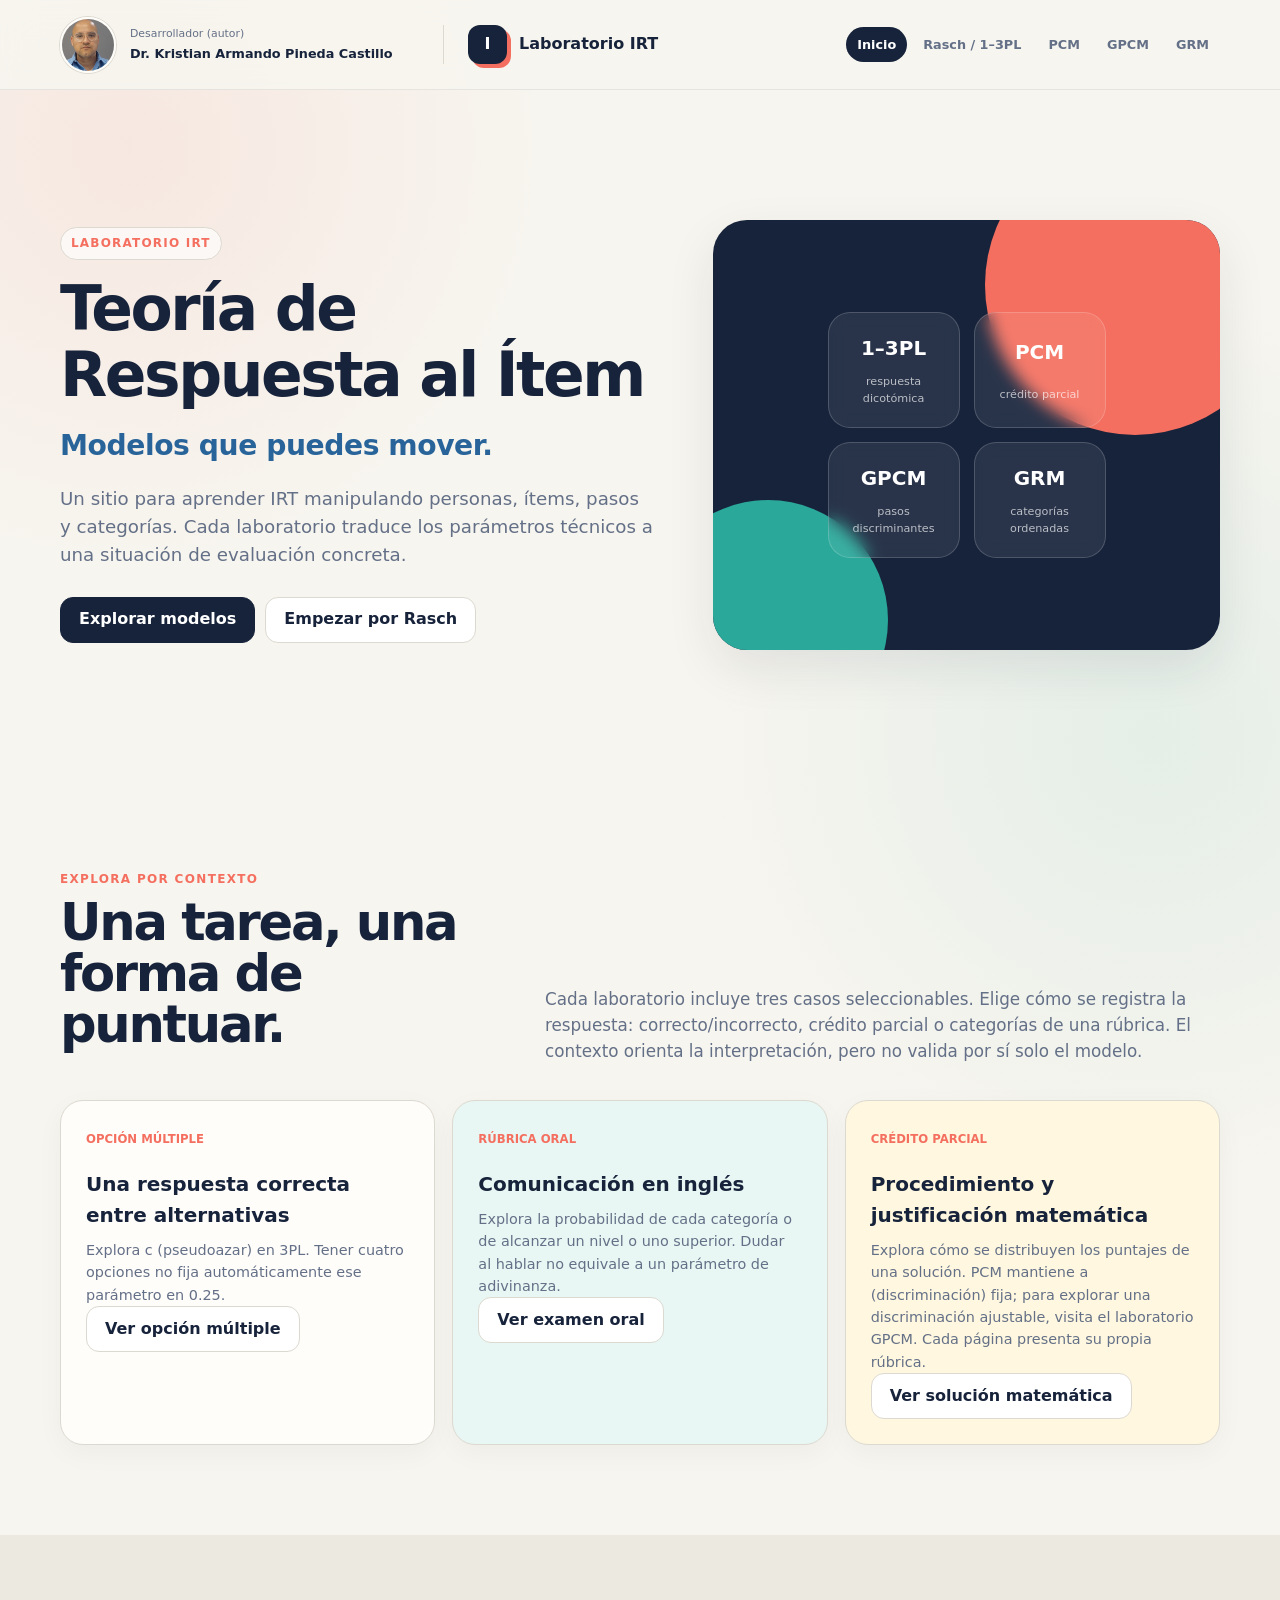
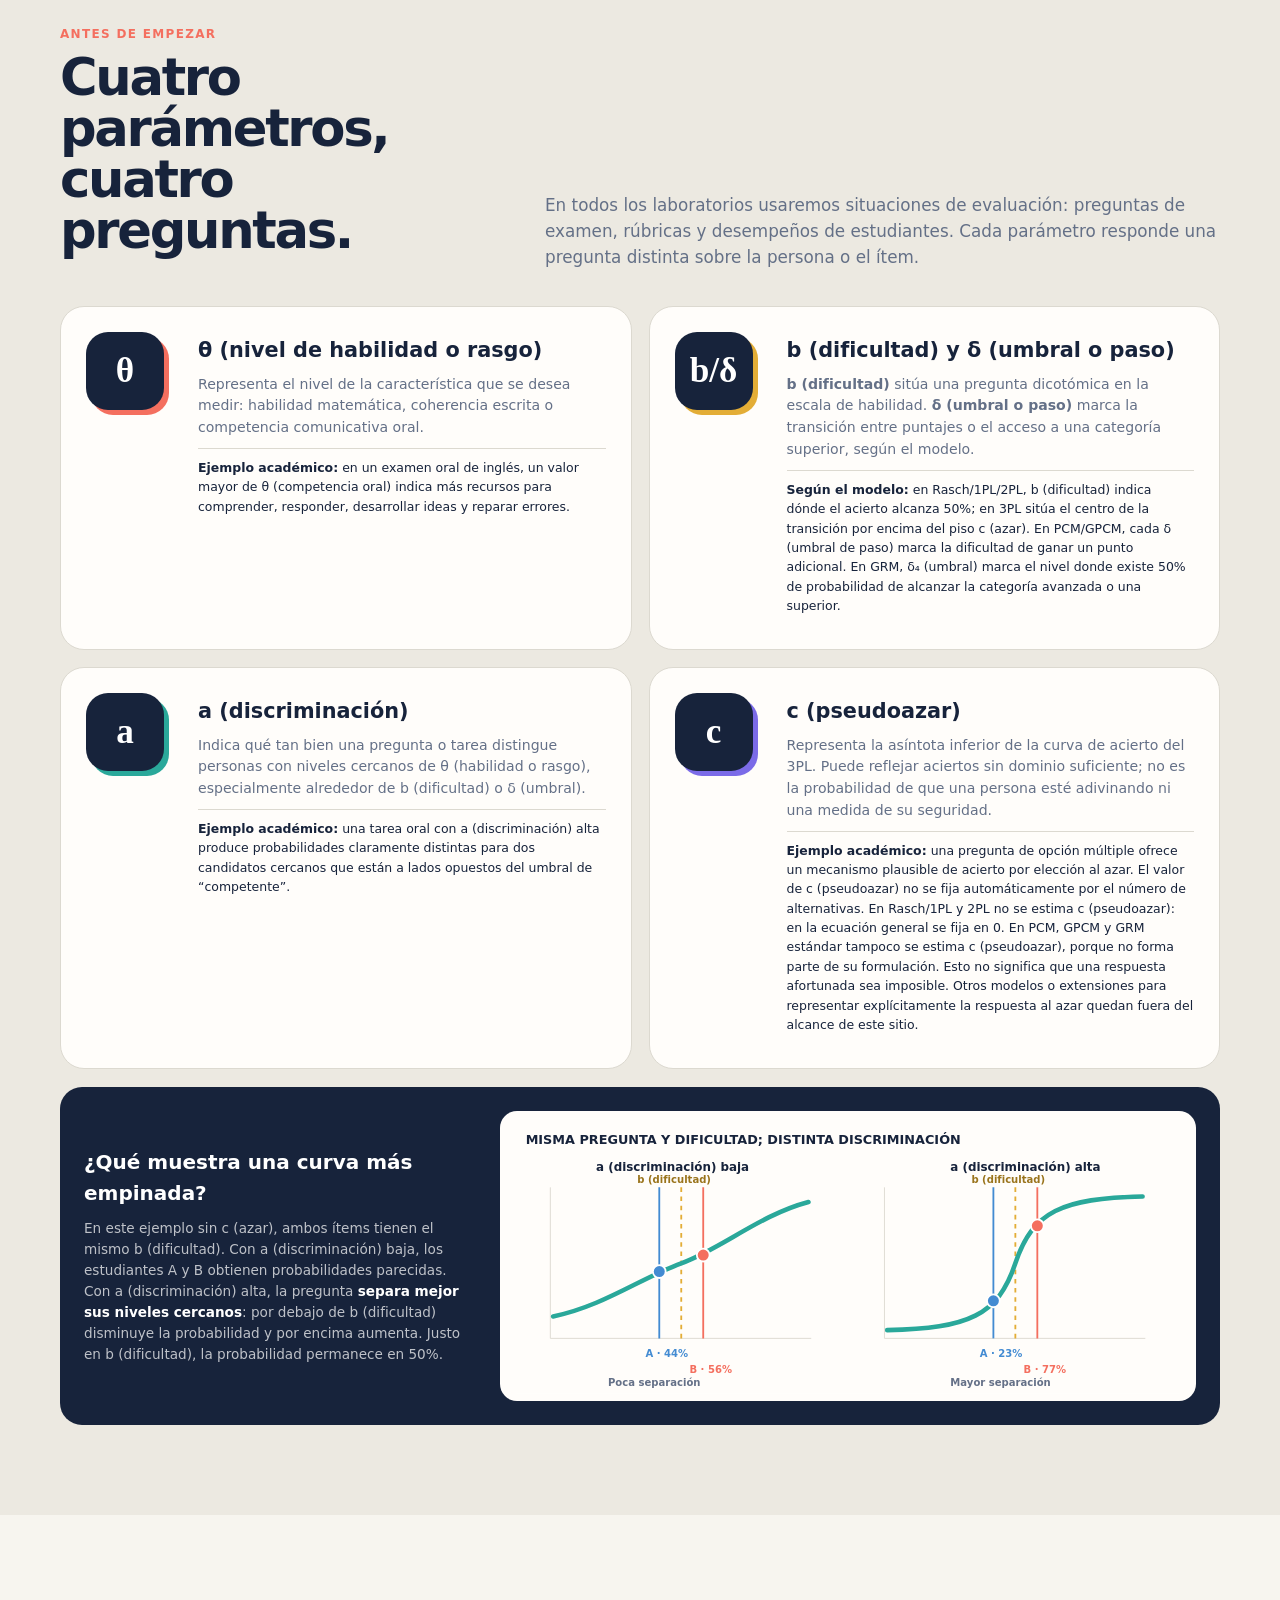
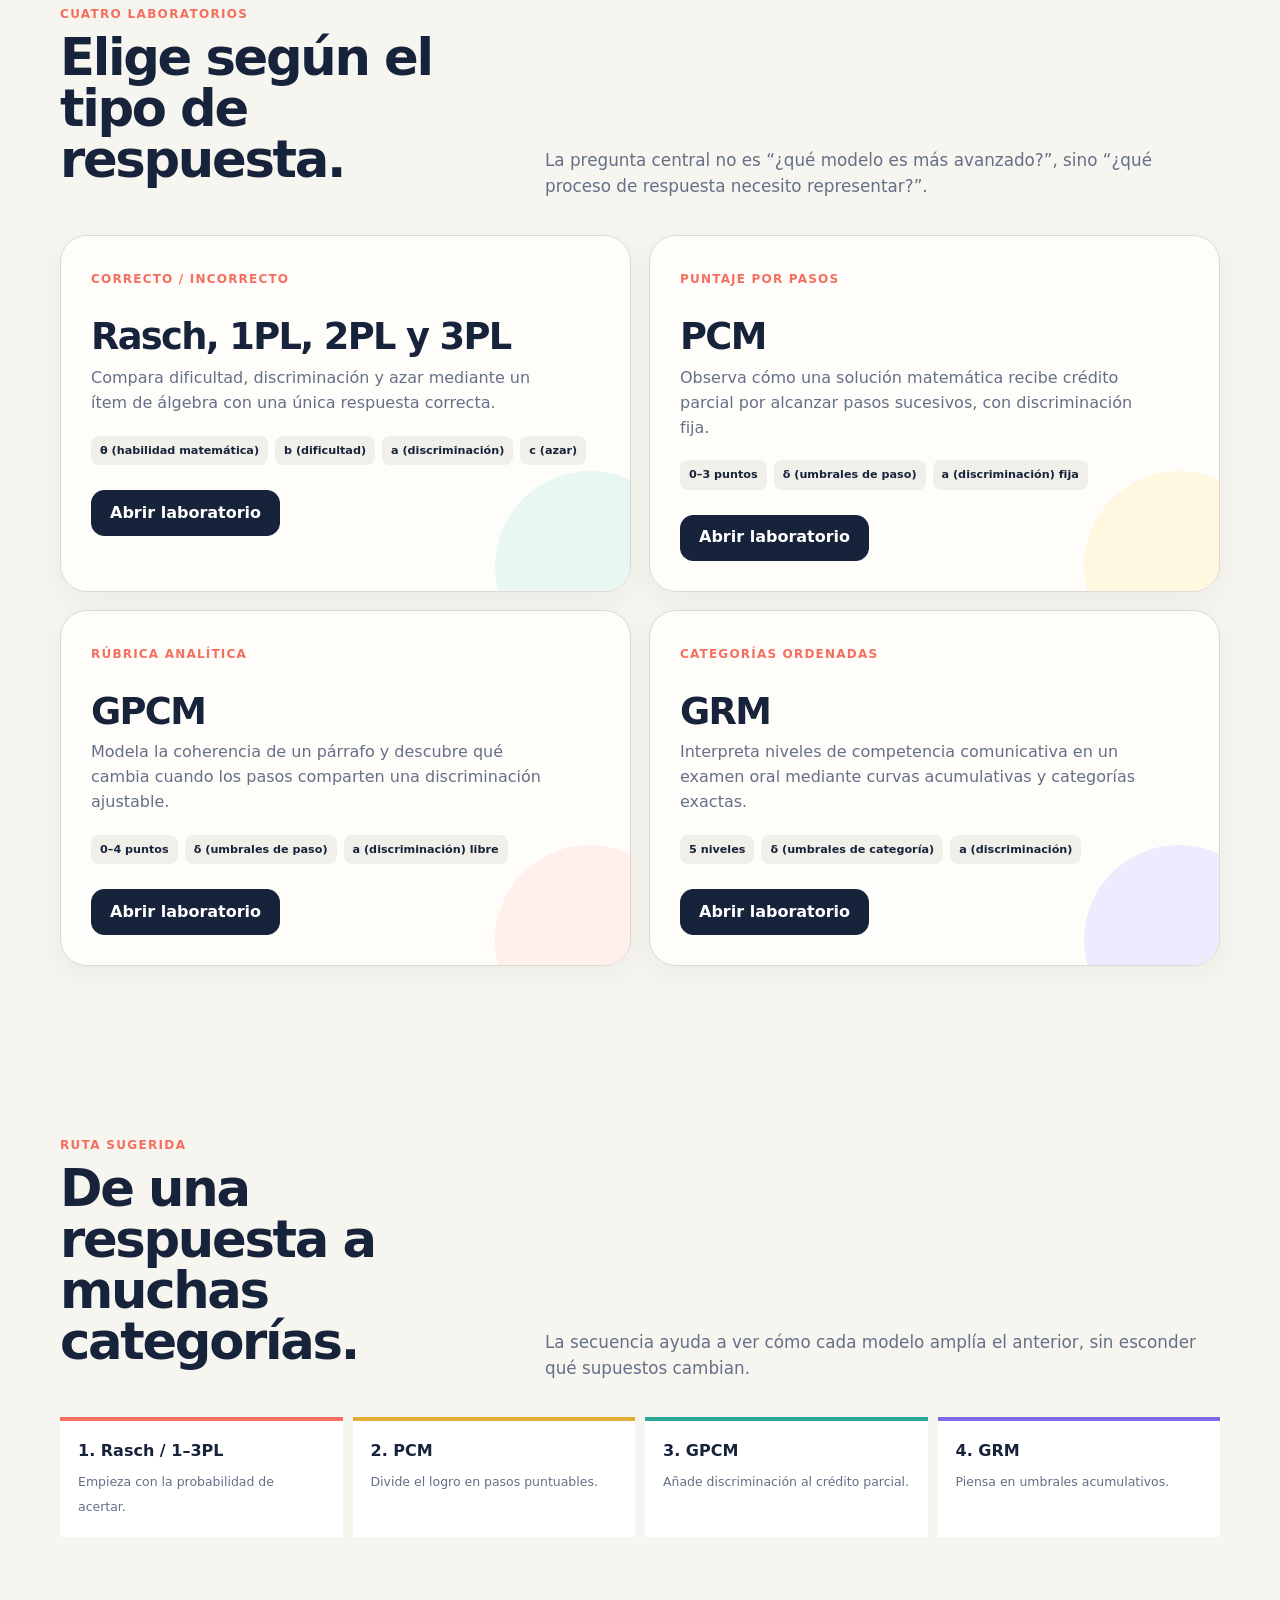
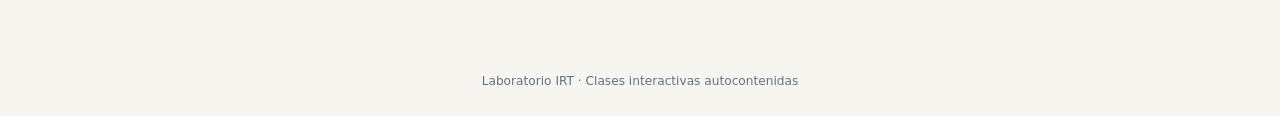
==== index.html @ 82b488cb "Place exact outcome summaries first and rubrics beside model charts" ====
<!doctype html>
<html lang="es">
<head>
  <meta charset="utf-8">
  <meta name="viewport" content="width=device-width, initial-scale=1">
  <meta name="description" content="Laboratorio IRT: clases interactivas de GRM, Rasch, PCM y GPCM.">
  <title>Laboratorio IRT · Modelos interactivos</title>
  <link rel="stylesheet" href="lab-common.css?v=responses-10">
  <link rel="stylesheet" href="author-header.css?v=2">
  <style>
    .home-hero { min-height: 690px; }
    .model-map {
      position: relative;
      z-index: 2;
      display: grid;
      grid-template-columns: repeat(2, 132px);
      gap: 14px;
    }
    .map-node {
      display: grid;
      place-items: center;
      min-height: 116px;
      padding: 15px;
      border: 1px solid rgba(255,255,255,.18);
      border-radius: 22px;
      background: rgba(255,255,255,.08);
      text-align: center;
      backdrop-filter: blur(8px);
    }
    .map-node strong { display: block; font-size: 1.25rem; }
    .map-node span { font-size: .7rem; opacity: .68; }
    .model-grid { display: grid; grid-template-columns: repeat(2,1fr); gap: 18px; }
    .model-card {
      position: relative;
      min-height: 340px;
      padding: 30px;
      overflow: hidden;
      border: 1px solid var(--line);
      border-radius: 27px;
      background: var(--card);
      box-shadow: 0 9px 30px rgba(23,35,59,.05);
    }
    .model-card::after {
      position: absolute;
      right: -55px;
      bottom: -70px;
      width: 190px;
      height: 190px;
      border-radius: 50%;
      background: var(--soft-teal);
      content: "";
    }
    .model-card:nth-child(2)::after { background: var(--soft-gold); }
    .model-card:nth-child(3)::after { background: var(--soft-coral); }
    .model-card:nth-child(4)::after { background: #eeebff; }
    .model-code { color: var(--coral); font-size: .75rem; font-weight: 900; letter-spacing: .1em; text-transform: uppercase; }
    .model-card h2 { margin: 28px 0 10px; font-size: 2.3rem; }
    .model-card p { max-width: 470px; color: var(--muted); }
    .model-meta { display: flex; flex-wrap: wrap; gap: 7px; margin: 20px 0 25px; }
    .model-meta span { padding: 6px 9px; border-radius: 8px; background: #f1efe9; font-size: .7rem; font-weight: 800; }
    .parameter-section { padding: 90px 0; background: #ece9e1; }
    .parameter-grid { display: grid; grid-template-columns: repeat(2,1fr); gap: 17px; }
    .parameter-card {
      display: grid;
      grid-template-columns: 92px 1fr;
      gap: 20px;
      min-height: 220px;
      padding: 25px;
      border: 1px solid var(--line);
      border-radius: 24px;
      background: var(--card);
    }
    .parameter-symbol {
      display: grid;
      place-items: center;
      align-self: start;
      width: 78px;
      height: 78px;
      border-radius: 22px;
      color: white;
      background: var(--navy);
      box-shadow: 5px 5px 0 var(--coral);
      font-family: Georgia,serif;
      font-size: 2.2rem;
      font-weight: 800;
    }
    .parameter-card:nth-child(2) .parameter-symbol { box-shadow: 5px 5px 0 var(--gold); }
    .parameter-card:nth-child(3) .parameter-symbol { box-shadow: 5px 5px 0 var(--teal); }
    .parameter-card:nth-child(4) .parameter-symbol { box-shadow: 5px 5px 0 var(--violet); }
    .parameter-card h3 { margin: 2px 0 7px; font-size: 1.3rem; }
    .parameter-card p { margin: 0 0 9px; color: var(--muted); font-size: .88rem; }
    .academic-example { padding-top: 9px; border-top: 1px solid var(--line); color: var(--ink) !important; font-size: .78rem !important; }
    .discrimination-lesson {
      display: grid;
      grid-template-columns: .72fr 1.28fr;
      gap: 25px;
      align-items: center;
      margin-top: 18px;
      padding: 24px;
      border-radius: 22px;
      color: white;
      background: var(--navy);
    }
    .discrimination-lesson h3 { margin: 0 0 9px; font-size: 1.25rem; }
    .discrimination-lesson p { margin: 0; color: rgba(255,255,255,.72); font-size: .85rem; }
    .discrimination-lesson b { color: white; }
    .discrimination-figure {
      display: block;
      width: 100%;
      min-height: 290px;
      border-radius: 17px;
      background: #fffdfa;
    }
    .precision-note {
      display: grid;
      grid-template-columns: 48px 1fr;
      gap: 15px;
      align-items: start;
      margin-top: 18px;
      padding: 20px;
      border-radius: 18px;
      color: white;
      background: var(--navy);
    }
    .precision-note strong:first-child {
      display: grid;
      place-items: center;
      width: 42px;
      height: 42px;
      border-radius: 12px;
      color: var(--navy);
      background: var(--gold);
      font-size: 1.2rem;
    }
    .precision-note p { margin: 0; color: rgba(255,255,255,.72); font-size: .88rem; }
    .precision-note b { color: white; }
    .path-section { padding: 80px 0 110px; }
    .path-row { display: grid; grid-template-columns: repeat(4,1fr); gap: 10px; }
    .path-step { padding: 18px; border-top: 4px solid var(--coral); background: white; }
    .path-step:nth-child(2) { border-color: var(--gold); }
    .path-step:nth-child(3) { border-color: var(--teal); }
    .path-step:nth-child(4) { border-color: var(--violet); }
    .path-step strong { display: block; margin-bottom: 5px; }
    .path-step span { color: var(--muted); font-size: .78rem; }
    @media(max-width:720px) {
      .model-grid, .path-row, .parameter-grid { grid-template-columns: 1fr; }
      .model-map { grid-template-columns: repeat(2,110px); }
      .parameter-card { grid-template-columns: 65px 1fr; padding: 20px; }
      .parameter-symbol { width: 58px; height: 58px; border-radius: 17px; font-size: 1.65rem; }
      .discrimination-lesson { grid-template-columns: 1fr; padding: 18px; }
      .discrimination-figure { min-height: 240px; }
    }
  </style>
  <link rel="stylesheet" href="hero-heading.css?v=responses-10">
</head>
<body>
  <header class="site-header">
    <div class="author-profile">
      <span class="author-avatar"><img src="assets/kristian-pineda-castillo.jpg" width="624" height="671" alt="Retrato del Dr. Kristian Armando Pineda Castillo"></span>
      <div class="site-author"><span class="author-role">Desarrollador (autor)</span><strong>Dr. Kristian Armando Pineda Castillo</strong></div>
    </div>
    <div class="header-links">
    <a class="brand" href="index.html?v=responses-10"><span class="brand-mark">I</span><span>Laboratorio IRT</span></a>
    <nav class="site-nav" aria-label="Modelos">
      <a class="active" href="index.html?v=responses-10">Inicio</a>
      <a href="rasch.html?v=responses-10">Rasch / 1–3PL</a>
      <a href="pcm.html?v=responses-10">PCM</a>
      <a href="gpcm.html?v=responses-10">GPCM</a>
      <a href="grm.html?v=responses-10">GRM</a>
    </nav>
    </div>
  </header>

  <main>
    <section class="wrap hero home-hero">
      <div>
        <p class="eyebrow">Laboratorio IRT</p>
        <h1 class="hero-title">Teoría de Respuesta al Ítem</h1>
        <p class="hero-subtitle">Modelos que puedes mover.</p>
        <p class="lede">Un sitio para aprender IRT manipulando personas, ítems, pasos y categorías. Cada laboratorio traduce los parámetros técnicos a una situación de evaluación concreta.</p>
        <div class="hero-actions">
          <a class="button primary" href="#modelos">Explorar modelos</a>
          <a class="button" href="rasch.html?v=responses-10">Empezar por Rasch</a>
        </div>
      </div>
      <div class="hero-art" aria-label="Mapa de modelos IRT">
        <div class="model-map">
          <div class="map-node"><strong>1–3PL</strong><span>respuesta dicotómica</span></div>
          <div class="map-node"><strong>PCM</strong><span>crédito parcial</span></div>
          <div class="map-node"><strong>GPCM</strong><span>pasos discriminantes</span></div>
          <div class="map-node"><strong>GRM</strong><span>categorías ordenadas</span></div>
        </div>
      </div>
    </section>

    <section class="section wrap" id="casos">
      <div class="section-head">
        <div><p class="kicker">Explora por contexto</p><h2>Una tarea, una forma de puntuar.</h2></div>
        <p class="section-copy">Cada laboratorio incluye tres casos seleccionables. Elige cómo se registra la respuesta: correcto/incorrecto, crédito parcial o categorías de una rúbrica. El contexto orienta la interpretación, pero no valida por sí solo el modelo.</p>
      </div>
      <div class="cards">
        <article class="card"><span class="card-tag">Opción múltiple</span><h3>Una respuesta correcta entre alternativas</h3><p>Explora c (pseudoazar) en 3PL. Tener cuatro opciones no fija automáticamente ese parámetro en 0.25.</p><a class="button" href="rasch.html?v=responses-10&amp;case=choice&amp;model=3pl#laboratorio">Ver opción múltiple</a></article>
        <article class="card"><span class="card-tag">Rúbrica oral</span><h3>Comunicación en inglés</h3><p>Explora la probabilidad de cada categoría o de alcanzar un nivel o uno superior. Dudar al hablar no equivale a un parámetro de adivinanza.</p><a class="button" href="grm.html?v=responses-10&amp;case=oral#laboratorio">Ver examen oral</a></article>
        <article class="card"><span class="card-tag">Crédito parcial</span><h3>Procedimiento y justificación matemática</h3><p>Explora cómo se distribuyen los puntajes de una solución. PCM mantiene a (discriminación) fija; para explorar una discriminación ajustable, visita el laboratorio GPCM. Cada página presenta su propia rúbrica.</p><a class="button" href="pcm.html?v=responses-10&amp;case=math#laboratorio">Ver solución matemática</a></article>
      </div>
    </section>

    <section class="parameter-section" id="parametros">
      <div class="wrap">
        <div class="section-head">
          <div><p class="kicker">Antes de empezar</p><h2>Cuatro parámetros, cuatro preguntas.</h2></div>
          <p class="section-copy">En todos los laboratorios usaremos situaciones de evaluación: preguntas de examen, rúbricas y desempeños de estudiantes. Cada parámetro responde una pregunta distinta sobre la persona o el ítem.</p>
        </div>
        <div class="parameter-grid">
          <article class="parameter-card">
            <div class="parameter-symbol" aria-hidden="true">θ</div>
            <div>
              <h3>θ (nivel de habilidad o rasgo)</h3>
              <p>Representa el nivel de la característica que se desea medir: habilidad matemática, coherencia escrita o competencia comunicativa oral.</p>
              <p class="academic-example"><b>Ejemplo académico:</b> en un examen oral de inglés, un valor mayor de θ (competencia oral) indica más recursos para comprender, responder, desarrollar ideas y reparar errores.</p>
            </div>
          </article>
          <article class="parameter-card">
            <div class="parameter-symbol" aria-hidden="true">b/δ</div>
            <div>
              <h3>b (dificultad) y δ (umbral o paso)</h3>
              <p><b>b (dificultad)</b> sitúa una pregunta dicotómica en la escala de habilidad. <b>δ (umbral o paso)</b> marca la transición entre puntajes o el acceso a una categoría superior, según el modelo.</p>
              <p class="academic-example"><b>Según el modelo:</b> en Rasch/1PL/2PL, b (dificultad) indica dónde el acierto alcanza 50%; en 3PL sitúa el centro de la transición por encima del piso c (azar). En PCM/GPCM, cada δ (umbral de paso) marca la dificultad de ganar un punto adicional. En GRM, δ₄ (umbral) marca el nivel donde existe 50% de probabilidad de alcanzar la categoría avanzada o una superior.</p>
            </div>
          </article>
          <article class="parameter-card">
            <div class="parameter-symbol" aria-hidden="true">a</div>
            <div>
              <h3>a (discriminación)</h3>
              <p>Indica qué tan bien una pregunta o tarea distingue personas con niveles cercanos de θ (habilidad o rasgo), especialmente alrededor de b (dificultad) o δ (umbral).</p>
              <p class="academic-example"><b>Ejemplo académico:</b> una tarea oral con a (discriminación) alta produce probabilidades claramente distintas para dos candidatos cercanos que están a lados opuestos del umbral de “competente”.</p>
            </div>
          </article>
          <article class="parameter-card">
            <div class="parameter-symbol" aria-hidden="true">c</div>
            <div>
              <h3>c (pseudoazar)</h3>
              <p>Representa la asíntota inferior de la curva de acierto del 3PL. Puede reflejar aciertos sin dominio suficiente; no es la probabilidad de que una persona esté adivinando ni una medida de su seguridad.</p>
              <p class="academic-example"><b>Ejemplo académico:</b> una pregunta de opción múltiple ofrece un mecanismo plausible de acierto por elección al azar. El valor de c (pseudoazar) no se fija automáticamente por el número de alternativas. En Rasch/1PL y 2PL no se estima c (pseudoazar): en la ecuación general se fija en 0. En PCM, GPCM y GRM estándar tampoco se estima c (pseudoazar), porque no forma parte de su formulación. Esto no significa que una respuesta afortunada sea imposible. Otros modelos o extensiones para representar explícitamente la respuesta al azar quedan fuera del alcance de este sitio.</p>
            </div>
          </article>
        </div>
        <div class="discrimination-lesson">
          <div>
            <h3>¿Qué muestra una curva más empinada?</h3>
            <p>En este ejemplo sin c (azar), ambos ítems tienen el mismo b (dificultad). Con a (discriminación) baja, los estudiantes A y B obtienen probabilidades parecidas. Con a (discriminación) alta, la pregunta <b>separa mejor sus niveles cercanos</b>: por debajo de b (dificultad) disminuye la probabilidad y por encima aumenta. Justo en b (dificultad), la probabilidad permanece en 50%.</p>
          </div>
          <svg class="discrimination-figure" viewBox="0 0 760 300" role="img" aria-label="Comparación académica entre discriminación baja y alta">
            <rect width="760" height="300" rx="18" fill="#fffdfa"/>
            <g font-family="system-ui" fill="#17233b">
              <text x="28" y="28" font-size="14" font-weight="900">MISMA PREGUNTA Y DIFICULTAD; DISTINTA DISCRIMINACIÓN</text>
              <text x="105" y="57" font-size="13" font-weight="850">a (discriminación) baja</text>
              <text x="492" y="57" font-size="13" font-weight="850">a (discriminación) alta</text>
            </g>
            <g stroke="#dcd9d0" stroke-width="1">
              <line x1="55" y1="240" x2="340" y2="240"/><line x1="55" y1="75" x2="55" y2="240"/>
              <line x1="420" y1="240" x2="705" y2="240"/><line x1="420" y1="75" x2="420" y2="240"/>
            </g>
            <g stroke="#e3ad36" stroke-width="2" stroke-dasharray="5 5">
              <line x1="198" y1="75" x2="198" y2="240"/><line x1="563" y1="75" x2="563" y2="240"/>
            </g>
            <g fill="none" stroke="#2aa89a" stroke-width="5" stroke-linecap="round">
              <path d="M58 216 C112 205 154 174 198 158 C242 142 284 105 337 91"/>
              <path d="M423 231 C512 229 544 215 563 158 C582 101 614 87 702 85"/>
            </g>
            <g stroke-width="2">
              <line x1="174" y1="75" x2="174" y2="240" stroke="#438bd2"/><line x1="222" y1="75" x2="222" y2="240" stroke="#f46f5f"/>
              <line x1="539" y1="75" x2="539" y2="240" stroke="#438bd2"/><line x1="587" y1="75" x2="587" y2="240" stroke="#f46f5f"/>
            </g>
            <g>
              <circle cx="174" cy="167" r="7" fill="#438bd2" stroke="white" stroke-width="2"/>
              <circle cx="222" cy="149" r="7" fill="#f46f5f" stroke="white" stroke-width="2"/>
              <circle cx="539" cy="199" r="7" fill="#438bd2" stroke="white" stroke-width="2"/>
              <circle cx="587" cy="117" r="7" fill="#f46f5f" stroke="white" stroke-width="2"/>
            </g>
            <g font-family="system-ui" font-size="11" font-weight="800">
              <text x="159" y="260" fill="#438bd2">A · 44%</text><text x="207" y="278" fill="#f46f5f">B · 56%</text>
              <text x="524" y="260" fill="#438bd2">A · 23%</text><text x="572" y="278" fill="#f46f5f">B · 77%</text>
              <text x="150" y="70" fill="#9a741c">b (dificultad)</text><text x="515" y="70" fill="#9a741c">b (dificultad)</text>
              <text x="118" y="292" fill="#647087">Poca separación</text><text x="492" y="292" fill="#647087">Mayor separación</text>
            </g>
          </svg>
        </div>
      </div>
    </section>

    <section class="section wrap" id="modelos">
      <div class="section-head">
        <div><p class="kicker">Cuatro laboratorios</p><h2>Elige según el tipo de respuesta.</h2></div>
        <p class="section-copy">La pregunta central no es “¿qué modelo es más avanzado?”, sino “¿qué proceso de respuesta necesito representar?”.</p>
      </div>
      <div class="model-grid">
        <article class="model-card">
          <span class="model-code">Correcto / incorrecto</span>
          <h2>Rasch, 1PL, 2PL y 3PL</h2>
          <p>Compara dificultad, discriminación y azar mediante un ítem de álgebra con una única respuesta correcta.</p>
          <div class="model-meta"><span>θ (habilidad matemática)</span><span>b (dificultad)</span><span>a (discriminación)</span><span>c (azar)</span></div>
          <a class="button primary" href="rasch.html?v=responses-10">Abrir laboratorio</a>
        </article>
        <article class="model-card">
          <span class="model-code">Puntaje por pasos</span>
          <h2>PCM</h2>
          <p>Observa cómo una solución matemática recibe crédito parcial por alcanzar pasos sucesivos, con discriminación fija.</p>
          <div class="model-meta"><span>0–3 puntos</span><span>δ (umbrales de paso)</span><span>a (discriminación) fija</span></div>
          <a class="button primary" href="pcm.html?v=responses-10">Abrir laboratorio</a>
        </article>
        <article class="model-card">
          <span class="model-code">Rúbrica analítica</span>
          <h2>GPCM</h2>
          <p>Modela la coherencia de un párrafo y descubre qué cambia cuando los pasos comparten una discriminación ajustable.</p>
          <div class="model-meta"><span>0–4 puntos</span><span>δ (umbrales de paso)</span><span>a (discriminación) libre</span></div>
          <a class="button primary" href="gpcm.html?v=responses-10">Abrir laboratorio</a>
        </article>
        <article class="model-card">
          <span class="model-code">Categorías ordenadas</span>
          <h2>GRM</h2>
          <p>Interpreta niveles de competencia comunicativa en un examen oral mediante curvas acumulativas y categorías exactas.</p>
          <div class="model-meta"><span>5 niveles</span><span>δ (umbrales de categoría)</span><span>a (discriminación)</span></div>
          <a class="button primary" href="grm.html?v=responses-10">Abrir laboratorio</a>
        </article>
      </div>
    </section>

    <section class="path-section wrap">
      <div class="section-head">
        <div><p class="kicker">Ruta sugerida</p><h2>De una respuesta a muchas categorías.</h2></div>
        <p class="section-copy">La secuencia ayuda a ver cómo cada modelo amplía el anterior, sin esconder qué supuestos cambian.</p>
      </div>
      <div class="path-row">
        <div class="path-step"><strong>1. Rasch / 1–3PL</strong><span>Empieza con la probabilidad de acertar.</span></div>
        <div class="path-step"><strong>2. PCM</strong><span>Divide el logro en pasos puntuables.</span></div>
        <div class="path-step"><strong>3. GPCM</strong><span>Añade discriminación al crédito parcial.</span></div>
        <div class="path-step"><strong>4. GRM</strong><span>Piensa en umbrales acumulativos.</span></div>
      </div>
    </section>
  </main>
  <footer>Laboratorio IRT · Clases interactivas autocontenidas</footer>
</body>
</html>
---- lab-common.css ----
:root {
  --ink: #17233b;
  --muted: #647087;
  --paper: #f7f5ef;
  --card: #fffdfa;
  --navy: #17233b;
  --coral: #f46f5f;
  --teal: #2aa89a;
  --gold: #e3ad36;
  --violet: #7b6be8;
  --blue: #438bd2;
  --line: #dcd9d0;
  --soft-coral: #fff0ec;
  --soft-teal: #e8f7f4;
  --soft-gold: #fff7df;
  --shadow: 0 18px 50px rgba(23,35,59,.09);
}

* { box-sizing: border-box; }
html { scroll-behavior: smooth; scroll-padding-top: 112px; }
body {
  margin: 0;
  color: var(--ink);
  background:
    radial-gradient(circle at 10% 3%, rgba(244,111,95,.10), transparent 26rem),
    radial-gradient(circle at 90% 15%, rgba(42,168,154,.09), transparent 28rem),
    var(--paper);
  font-family: Inter, ui-sans-serif, system-ui, -apple-system, BlinkMacSystemFont, "Segoe UI", sans-serif;
  line-height: 1.55;
}
button, input { font: inherit; }
a { color: inherit; }

.site-header {
  position: sticky;
  top: 0;
  z-index: 20;
  display: flex;
  align-items: center;
  justify-content: space-between;
  gap: 22px;
  min-height: 72px;
  padding: 10px max(22px, calc((100vw - 1160px) / 2));
  border-bottom: 1px solid rgba(23,35,59,.08);
  background: rgba(247,245,239,.9);
  backdrop-filter: blur(16px);
}
.brand { display: flex; align-items: center; gap: 12px; font-weight: 900; text-decoration: none; }
.brand-mark {
  display: grid;
  place-items: center;
  width: 39px;
  height: 39px;
  flex-shrink: 0;
  border-radius: 12px;
  color: white;
  background: var(--navy);
  box-shadow: 4px 4px 0 var(--coral);
}
.site-nav { display: flex; flex-wrap: wrap; gap: 5px; justify-content: flex-end; }
.site-nav a {
  padding: 8px 11px;
  border-radius: 999px;
  color: var(--muted);
  font-size: .8rem;
  font-weight: 800;
  text-decoration: none;
}
.site-nav a:hover, .site-nav a.active { color: white; background: var(--navy); }
.wrap { width: min(1160px, calc(100% - 40px)); margin: 0 auto; }

.hero { display: grid; grid-template-columns: 1.08fr .92fr; gap: 58px; align-items: center; min-height: 620px; padding: 82px 0; }
.eyebrow {
  display: inline-block;
  margin: 0 0 16px;
  padding: 6px 10px;
  border: 1px solid var(--line);
  border-radius: 999px;
  color: var(--coral);
  background: rgba(255,255,255,.65);
  font-size: .75rem;
  font-weight: 900;
  letter-spacing: .1em;
  text-transform: uppercase;
}
h1, h2, h3, p { margin-top: 0; }
h1 { margin-bottom: 20px; font-size: clamp(3.4rem, 7vw, 6.6rem); line-height: .94; letter-spacing: -.065em; }
h2 { margin-bottom: 14px; font-size: clamp(2.1rem, 4vw, 3.8rem); line-height: 1; letter-spacing: -.045em; }
.lede { max-width: 680px; color: var(--muted); font-size: 1.14rem; }
.hero-actions { display: flex; flex-wrap: wrap; gap: 10px; margin-top: 27px; }
.button {
  display: inline-flex;
  align-items: center;
  justify-content: center;
  min-height: 46px;
  padding: 0 18px;
  border: 1px solid var(--line);
  border-radius: 13px;
  color: var(--ink);
  background: white;
  font-weight: 850;
  text-decoration: none;
  cursor: pointer;
}
.button.primary { color: white; border-color: var(--navy); background: var(--navy); }
.hero-art {
  position: relative;
  display: grid;
  place-items: center;
  min-height: 430px;
  overflow: hidden;
  border-radius: 34px;
  color: white;
  background: var(--navy);
  box-shadow: var(--shadow);
}
.hero-art::before, .hero-art::after {
  position: absolute;
  border-radius: 50%;
  content: "";
}
.hero-art::before { width: 300px; height: 300px; top: -85px; right: -65px; background: var(--coral); }
.hero-art::after { width: 240px; height: 240px; bottom: -90px; left: -65px; background: var(--teal); }
.hero-equation { position: relative; z-index: 2; padding: 40px; font-family: Georgia, serif; font-size: clamp(2rem, 4vw, 3.7rem); text-align: center; }
.hero-equation small { display: block; margin-top: 16px; font-family: system-ui; font-size: .85rem; opacity: .68; }

.section { padding: 90px 0; }
.section-head { display: grid; grid-template-columns: .8fr 1.2fr; gap: 35px; align-items: end; margin-bottom: 36px; }
.kicker { margin-bottom: 8px; color: var(--coral); font-size: .75rem; font-weight: 900; letter-spacing: .11em; text-transform: uppercase; }
.section-copy { margin: 0; color: var(--muted); font-size: 1.05rem; }
.cards { display: grid; grid-template-columns: repeat(3,1fr); gap: 17px; }
.card { padding: 25px; border: 1px solid var(--line); border-radius: 23px; background: var(--card); box-shadow: 0 8px 28px rgba(23,35,59,.04); }
.card:nth-child(2) { background: var(--soft-teal); }
.card:nth-child(3) { background: var(--soft-gold); }
.card-tag { color: var(--coral); font-size: .73rem; font-weight: 900; text-transform: uppercase; }
.card h3 { margin: 18px 0 8px; font-size: 1.25rem; }
.card p { margin: 0; color: var(--muted); font-size: .9rem; }

.lab-section { padding: 88px 0 105px; background: #ece9e1; }
.lab-shell { overflow: hidden; border: 1px solid rgba(23,35,59,.12); border-radius: 29px; background: var(--card); box-shadow: var(--shadow); }
.lab-head { display: flex; align-items: center; justify-content: space-between; gap: 18px; padding: 21px 25px; border-bottom: 1px solid var(--line); }
.lab-head h3 { margin: 0; font-size: 1rem; }
.model-tabs { display: flex; flex-wrap: wrap; gap: 6px; }
.model-tab {
  padding: 7px 11px;
  border: 1px solid var(--line);
  border-radius: 999px;
  background: white;
  font-size: .76rem;
  font-weight: 850;
  cursor: pointer;
}
.model-tab.active { color: white; border-color: var(--navy); background: var(--navy); }
.model-note { margin: 0; padding: 14px 25px; border-bottom: 1px solid var(--line); color: var(--muted); background: #f7f5ef; font-size: .82rem; }
.model-navigation { display: flex; flex-wrap: wrap; align-items: center; gap: 8px; }
.model-badge { padding: 7px 11px; border-radius: 999px; color: white; background: var(--navy); font-size: .76rem; font-weight: 850; }
.model-lab-link { padding: 7px 11px; font-size: .76rem; }
.lab-grid { display: grid; grid-template-columns: 330px minmax(0,1fr); }
.controls { padding: 24px; border-right: 1px solid var(--line); background: #fbfaf6; }
.control { margin-bottom: 23px; padding-bottom: 20px; border-bottom: 1px solid var(--line); }
.control:last-child { border-bottom: 0; }
.control label { display: flex; justify-content: space-between; gap: 12px; margin-bottom: 6px; font-weight: 850; }
.control output { padding: 2px 7px; border-radius: 7px; color: white; background: var(--navy); font-size: .8rem; font-variant-numeric: tabular-nums; }
.control-help { margin: 0 0 11px; color: var(--muted); font-size: .75rem; }
.control-reading { margin: 10px 0 0; padding: 9px 10px; border-left: 3px solid var(--teal); border-radius: 0 10px 10px 0; color: #526077; background: var(--soft-teal); font-size: .73rem; }
input[type=range] { width: 100%; height: 5px; border-radius: 99px; outline: none; background: linear-gradient(90deg,var(--coral),var(--gold)); appearance: none; }
input[type=range]::-webkit-slider-thumb { width: 19px; height: 19px; border: 4px solid white; border-radius: 50%; background: var(--navy); box-shadow: 0 1px 5px rgba(23,35,59,.35); appearance: none; }
input[type=range]:disabled { filter: grayscale(1); opacity: .4; }
.ticks { display: flex; justify-content: space-between; margin-top: 5px; color: #9198a7; font-size: .65rem; }
.main-panel { min-width: 0; }
.interpretation { display: grid; grid-template-columns: 1.25fr .75fr; gap: 20px; padding: 22px 24px; border-bottom: 1px solid var(--line); background: var(--soft-teal); }
.interpretation h3 { margin: 0 0 6px; font-size: 1.08rem; }
.interpretation p { margin: 0; color: var(--muted); font-size: .84rem; }
.interpretation .change { align-self: center; padding-left: 18px; border-left: 1px solid rgba(23,35,59,.13); }
.chart-area { display: grid; grid-template-columns: minmax(0,1fr) 200px; gap: 14px; padding: 20px 22px 25px; }
.chart { display: block; width: 100%; height: 410px; }
.probability-note {
  margin: 0 22px 25px;
  padding: 15px 17px;
  border: 1px solid rgba(42,168,154,.25);
  border-left: 4px solid var(--teal);
  border-radius: 14px;
  color: #526077;
  background: var(--soft-teal);
  font-size: .8rem;
  line-height: 1.55;
}
.probability-note strong { color: var(--ink); }
.side-readout { padding-top: 14px; }
.metric { margin-bottom: 12px; padding: 12px; border-radius: 12px; background: #f3f1eb; }
.metric small { display: block; color: var(--muted); font-size: .68rem; font-weight: 800; text-transform: uppercase; }
.metric strong { display: block; margin-top: 3px; font-size: 1.25rem; }
.prob-list { display: grid; gap: 7px; margin-top: 14px; }
.prob-row { display: grid; grid-template-columns: 75px 1fr 35px; gap: 6px; align-items: center; color: var(--muted); font-size: .7rem; font-weight: 760; }
.track { height: 8px; overflow: hidden; border-radius: 99px; background: #e9e6df; }
.fill { height: 100%; border-radius: inherit; }
.comparison-lab {
  margin: 0 22px 25px;
  padding: 22px;
  border: 1px solid var(--line);
  border-radius: 20px;
  background: #f7f5ef;
}
.comparison-lab[hidden] { display: none; }
.comparison-head {
  display: grid;
  grid-template-columns: 1fr 260px;
  gap: 24px;
  align-items: end;
  margin-bottom: 12px;
}
.comparison-head h3 { margin: 0 0 5px; font-size: 1.05rem; }
.comparison-head p { margin: 0; color: var(--muted); font-size: .78rem; }
.comparison-control label {
  display: flex;
  justify-content: space-between;
  gap: 10px;
  margin-bottom: 7px;
  font-size: .75rem;
  font-weight: 850;
}
.comparison-control output { color: var(--coral); font-variant-numeric: tabular-nums; }
.comparison-grid { display: grid; grid-template-columns: minmax(0,1fr) 220px; gap: 16px; }
.comparison-chart { display: block; width: 100%; height: 300px; }
.person-results { display: grid; gap: 9px; align-content: center; }
.person-card { padding: 14px; border: 1px solid var(--line); border-radius: 14px; background: white; }
.person-card.a { border-left: 5px solid var(--blue); }
.person-card.b { border-left: 5px solid var(--coral); }
.person-card small { display: block; color: var(--muted); font-size: .68rem; font-weight: 850; text-transform: uppercase; }
.person-card strong { display: block; margin: 4px 0 2px; font-size: 1.15rem; }
.person-card span { color: var(--muted); font-size: .72rem; }
.comparison-difference { padding: 11px; border-radius: 11px; color: var(--navy); background: var(--soft-gold); font-size: .76rem; font-weight: 780; }
.formula-strip { padding: 60px 0; color: white; background: var(--navy); }
.formula-grid { display: grid; grid-template-columns: .85fr 1.15fr; gap: 45px; align-items: center; }
.formula-box { padding: 27px; border-radius: 22px; color: var(--navy); background: var(--paper); font-family: Georgia,serif; font-size: clamp(1.2rem,2.4vw,2rem); text-align: center; }
.formula-strip p { color: rgba(255,255,255,.7); }
.back-next { display: flex; justify-content: space-between; gap: 12px; padding: 45px 0 70px; }
footer { padding: 25px; color: var(--muted); font-size: .76rem; text-align: center; }

@media (max-width: 900px) {
  .hero, .section-head, .formula-grid { grid-template-columns: 1fr; }
  .hero { padding-top: 60px; }
  .hero-art { min-height: 330px; }
  .lab-grid { grid-template-columns: 275px minmax(0,1fr); }
  .chart-area { grid-template-columns: 1fr; }
  .side-readout { display: grid; grid-template-columns: repeat(2,1fr); gap: 8px; }
  .prob-list { grid-column: 1/-1; }
  .comparison-grid { grid-template-columns: 1fr; }
  .person-results { grid-template-columns: repeat(2,1fr); }
  .comparison-difference { grid-column: 1/-1; }
}
@media (max-width: 720px) {
  .site-header { align-items: flex-start; }
  .site-nav { display: none; }
  .wrap { width: min(100% - 26px,1160px); }
  h1 { font-size: clamp(3rem,16vw,4.8rem); }
  .cards { grid-template-columns: 1fr; }
  .lab-head { align-items: flex-start; flex-direction: column; }
  .lab-grid { grid-template-columns: 1fr; }
  .controls { border-right: 0; border-bottom: 1px solid var(--line); }
  .interpretation { grid-template-columns: 1fr; }
  .interpretation .change { padding: 12px 0 0; border-top: 1px solid rgba(23,35,59,.13); border-left: 0; }
  .chart { height: 330px; }
  .comparison-lab { margin: 0 12px 18px; padding: 17px; }
  .comparison-head { grid-template-columns: 1fr; }
  .comparison-chart { height: 270px; }
  .person-results { grid-template-columns: 1fr; }
  .comparison-difference { grid-column: auto; }
}
---- author-header.css ----
html { scroll-padding-top: 150px; }

.site-header, .topbar {
  flex-wrap: wrap;
  gap: 14px 28px;
  min-height: 90px;
  padding-top: 14px;
  padding-bottom: 14px;
}
.author-profile {
  display: flex;
  align-items: center;
  gap: 14px;
  flex: 0 1 355px;
  min-width: 0;
}
.author-avatar {
  display: block;
  flex: 0 0 56px;
  width: 56px;
  height: 56px;
  overflow: hidden;
  border: 2px solid var(--card);
  border-radius: 50%;
  box-shadow: 0 0 0 1px var(--line);
}
.author-avatar img {
  display: block;
  width: 100%;
  height: 100%;
  object-fit: cover;
  transform: scale(1.55);
  transform-origin: 50% 26%;
}
.site-author {
  display: grid;
  gap: 4px;
  min-width: 0;
  font-size: .8rem;
  line-height: 1.4;
  letter-spacing: normal;
}
.author-role { color: var(--muted); font-size: .68rem; font-weight: 500; }
.site-author strong { color: var(--ink); font-weight: 750; }
.header-links {
  display: flex;
  align-items: center;
  justify-content: space-between;
  gap: 22px;
  flex: 1 1 0;
  min-width: 0;
  padding-left: 24px;
  border-left: 1px solid var(--line);
}
.header-links .brand { flex-shrink: 0; white-space: nowrap; }
.header-links nav { flex-wrap: nowrap; flex-shrink: 0; white-space: nowrap; }

@media (max-width: 1120px) {
  .header-links {
    flex-basis: 100%;
    overflow-x: auto;
    overscroll-behavior-x: contain;
    padding: 2px 0;
    border-left: 0;
    scrollbar-width: thin;
  }
}
@media (max-width: 760px) {
  .site-header, .topbar { align-items: center; gap: 12px; padding-top: 12px; padding-bottom: 12px; }
  .author-profile { flex-basis: 100%; }
  .header-links { justify-content: flex-start; }
  .header-links .site-nav, .header-links .topnav { display: flex; }
  .site-author { font-size: .78rem; }
}
---- hero-heading.css ----
.hero > div:first-child { min-width: 0; }

.hero .hero-title {
  max-width: 100%;
  margin-bottom: 18px;
  color: var(--ink);
  font-size: clamp(2.35rem, 4.8vw, 4.3rem);
  font-weight: 900;
  line-height: 1.08;
  letter-spacing: -.04em;
  overflow-wrap: break-word;
  text-wrap: balance;
}

.hero .hero-subtitle {
  max-width: 40ch;
  margin: 0 0 20px;
  color: #28649a;
  font-size: clamp(1.35rem, 2.2vw, 1.85rem);
  font-weight: 700;
  line-height: 1.35;
  letter-spacing: -.015em;
  text-wrap: balance;
}

@media (max-width: 720px) {
  .hero .hero-title { font-size: clamp(2.15rem, 8.5vw, 3.3rem); }
  .hero .hero-subtitle { font-size: clamp(1.25rem, 4.5vw, 1.55rem); }
}
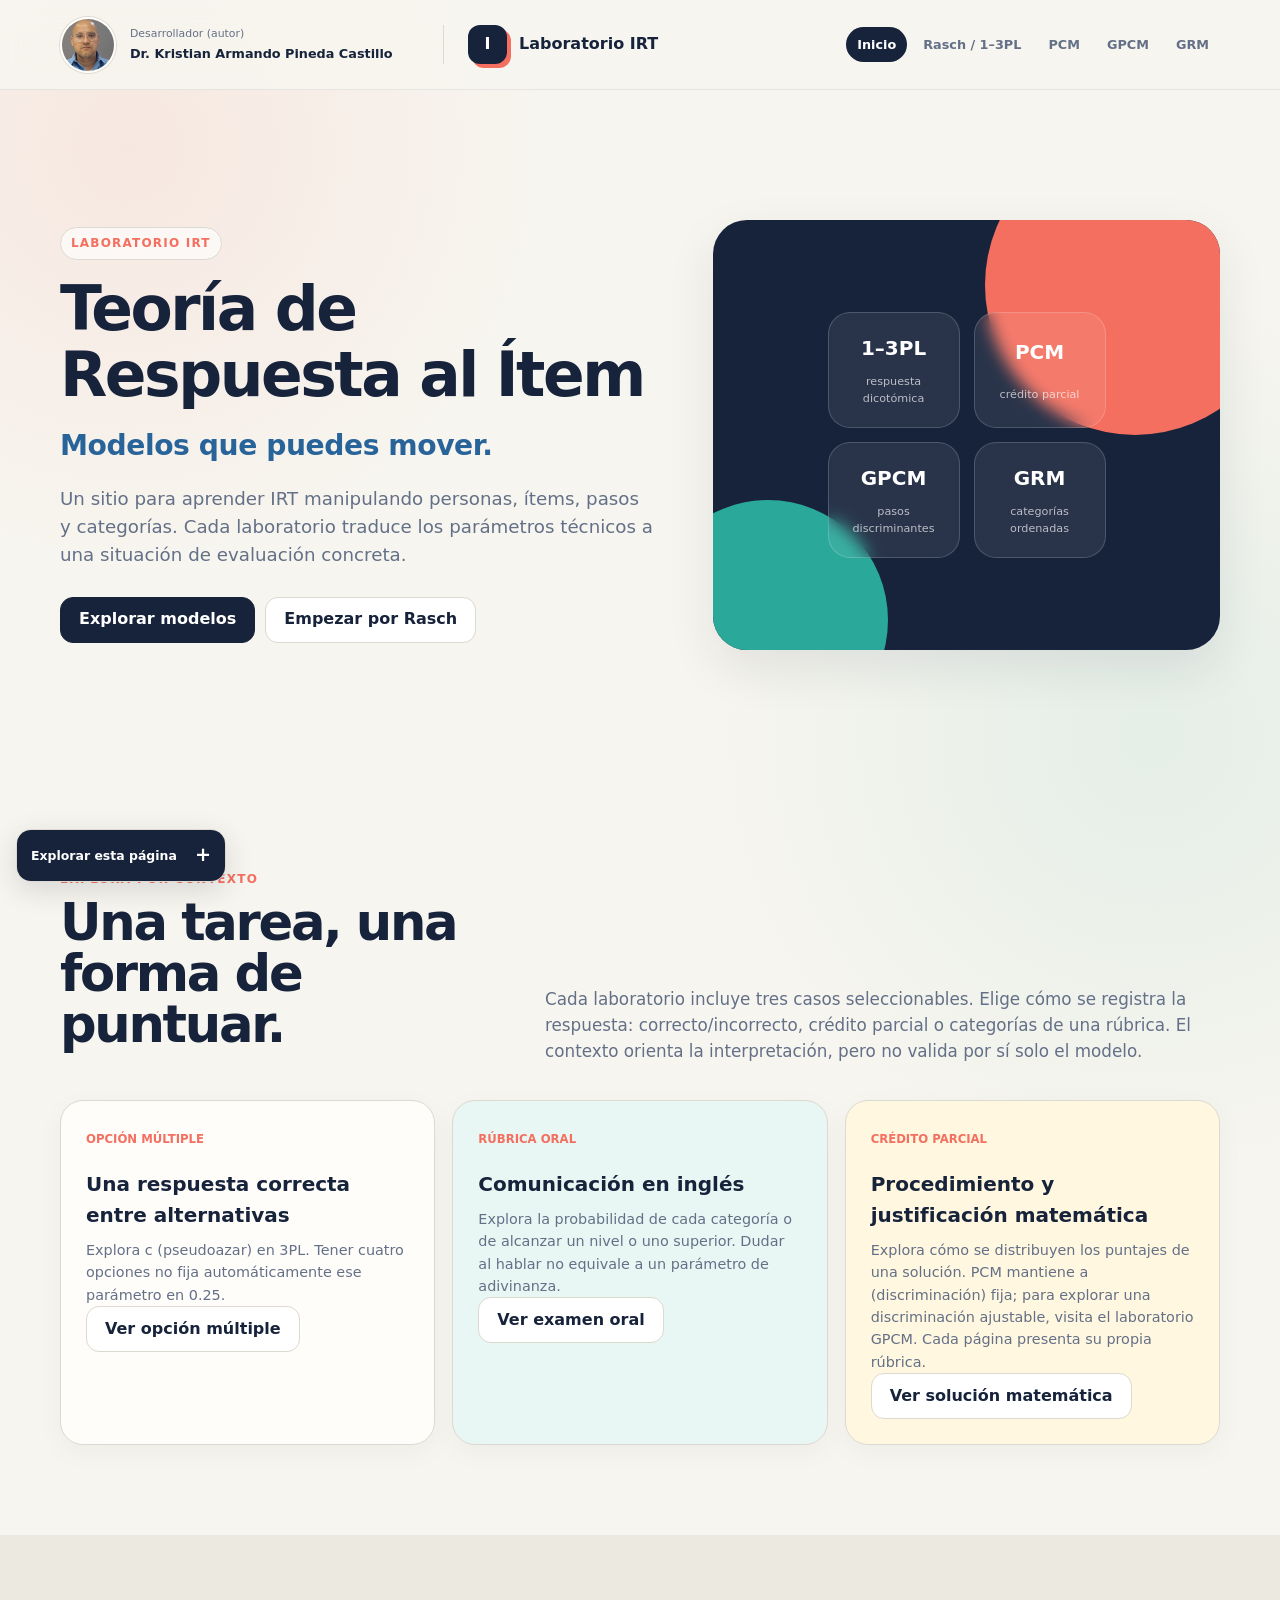
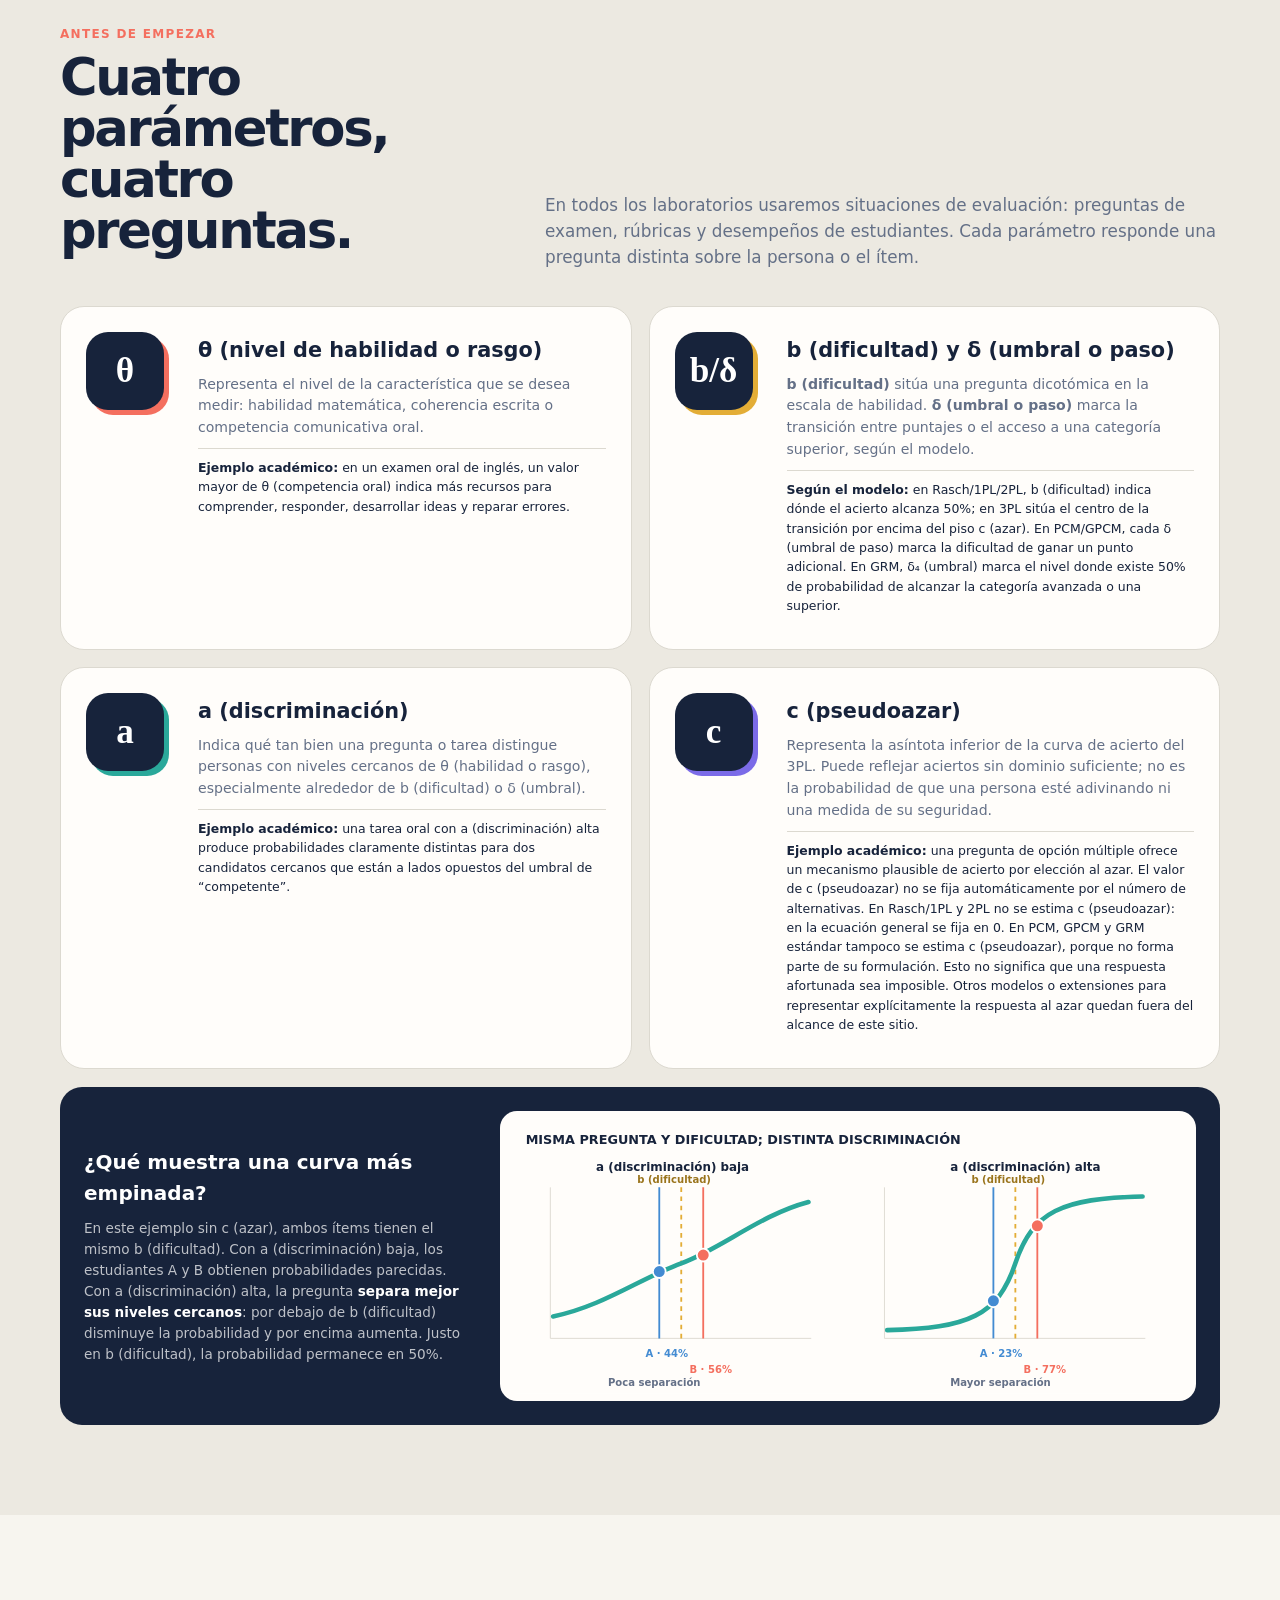
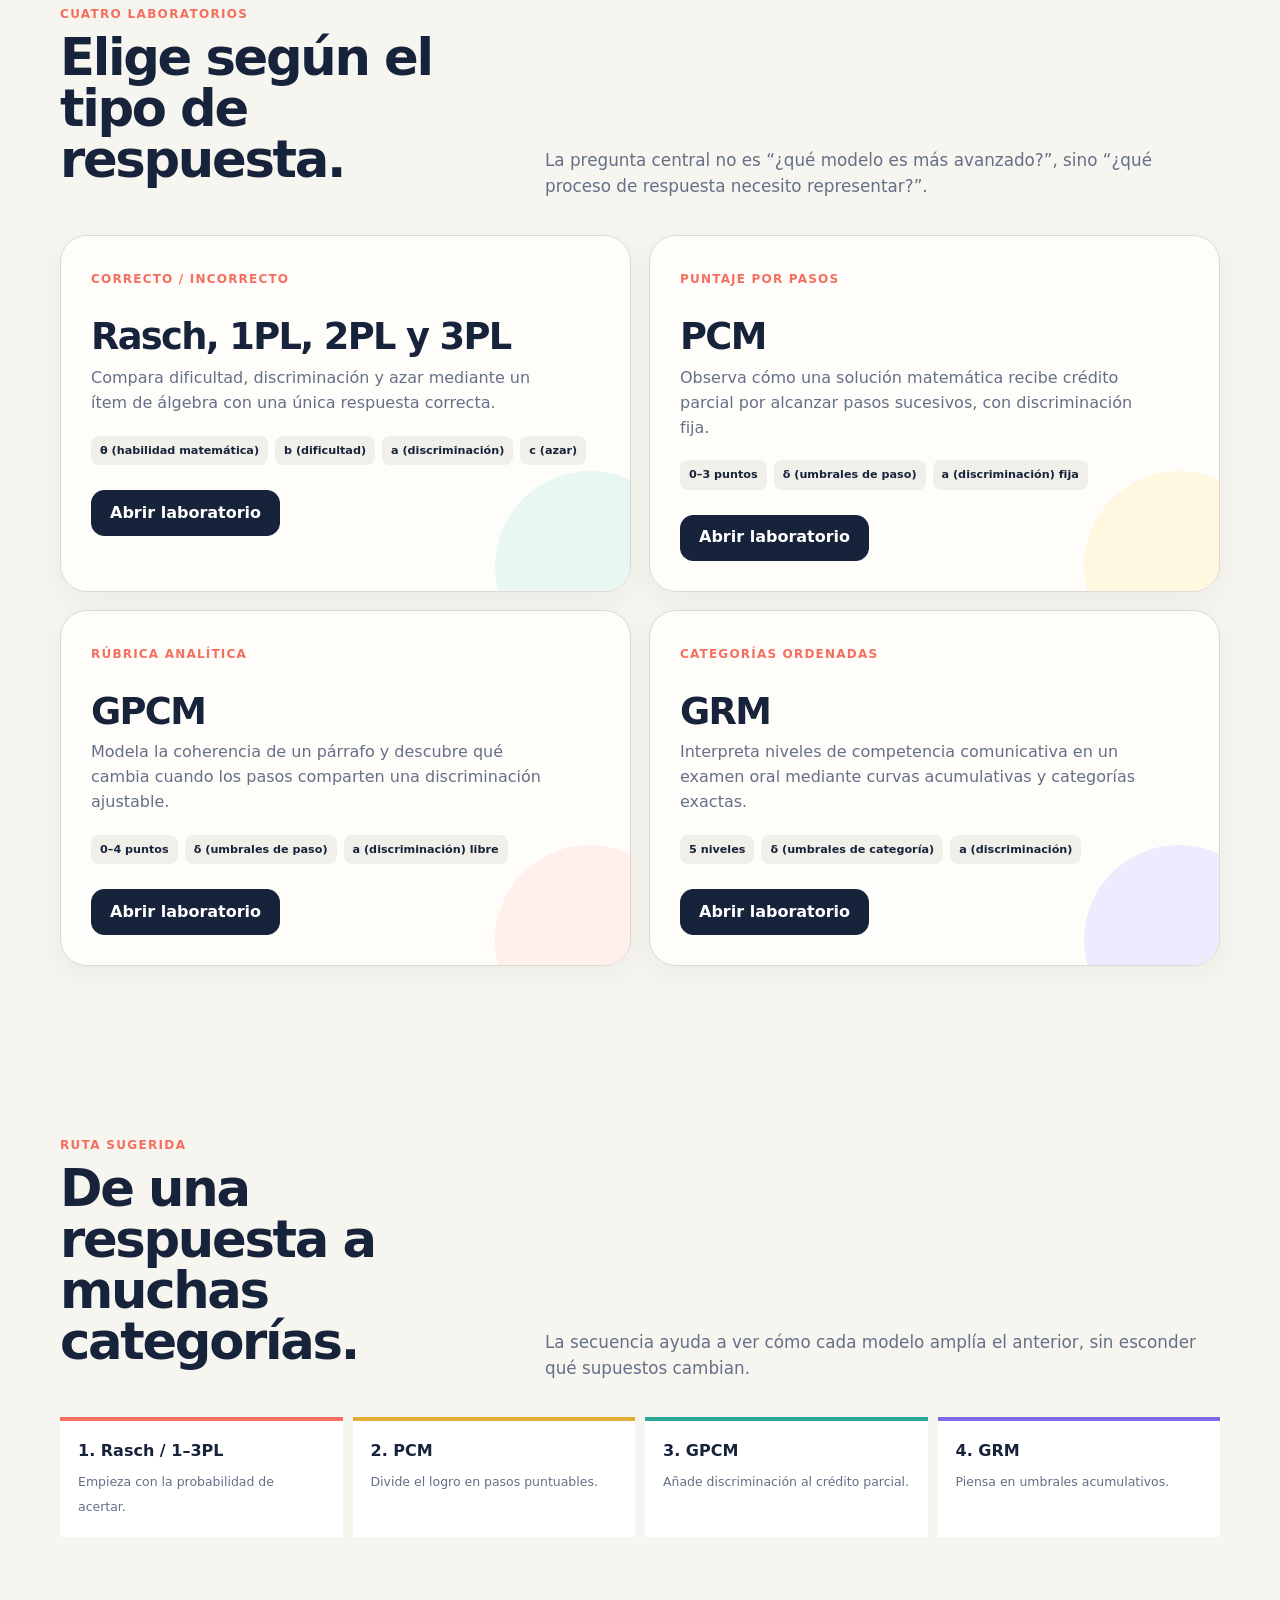
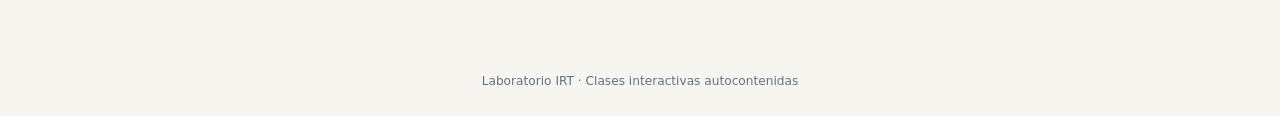
==== commit ab4a0cee: "Move parameter exclusions to fundamentals and add section explorers" ====
--- a/index.html
+++ b/index.html
@@ -5,7 +5,7 @@
   <meta name="viewport" content="width=device-width, initial-scale=1">
   <meta name="description" content="Laboratorio IRT: clases interactivas de GRM, Rasch, PCM y GPCM.">
   <title>Laboratorio IRT · Modelos interactivos</title>
-  <link rel="stylesheet" href="lab-common.css?v=responses-10">
+  <link rel="stylesheet" href="lab-common.css?v=explore-11">
   <link rel="stylesheet" href="author-header.css?v=2">
   <style>
     .home-hero { min-height: 690px; }
@@ -151,7 +151,9 @@
       .discrimination-figure { min-height: 240px; }
     }
   </style>
-  <link rel="stylesheet" href="hero-heading.css?v=responses-10">
+  <link rel="stylesheet" href="hero-heading.css?v=explore-11">
+  <link rel="stylesheet" href="page-explorer.css?v=explore-11">
+  <script src="page-explorer.js?v=explore-11" defer></script>
 </head>
 <body>
   <header class="site-header">
@@ -160,19 +162,27 @@
       <div class="site-author"><span class="author-role">Desarrollador (autor)</span><strong>Dr. Kristian Armando Pineda Castillo</strong></div>
     </div>
     <div class="header-links">
-    <a class="brand" href="index.html?v=responses-10"><span class="brand-mark">I</span><span>Laboratorio IRT</span></a>
+    <a class="brand" href="index.html?v=explore-11"><span class="brand-mark">I</span><span>Laboratorio IRT</span></a>
     <nav class="site-nav" aria-label="Modelos">
-      <a class="active" href="index.html?v=responses-10">Inicio</a>
-      <a href="rasch.html?v=responses-10">Rasch / 1–3PL</a>
-      <a href="pcm.html?v=responses-10">PCM</a>
-      <a href="gpcm.html?v=responses-10">GPCM</a>
-      <a href="grm.html?v=responses-10">GRM</a>
+      <a class="active" href="index.html?v=explore-11">Inicio</a>
+      <a href="rasch.html?v=explore-11">Rasch / 1–3PL</a>
+      <a href="pcm.html?v=explore-11">PCM</a>
+      <a href="gpcm.html?v=explore-11">GPCM</a>
+      <a href="grm.html?v=explore-11">GRM</a>
     </nav>
     </div>
   </header>
 
+  <nav class="page-explorer" aria-label="Secciones de esta página">
+    <p class="page-explorer-title" id="pageExplorerTitle">Explorar esta página</p>
+    <button class="page-explorer-toggle" id="pageExplorerToggle" type="button" aria-expanded="true" aria-controls="pageExplorerLinks" hidden>Explorar esta página <span id="pageExplorerIndicator" aria-hidden="true">−</span></button>
+    <ol id="pageExplorerLinks">
+      <li><a href="#inicio">Presentación</a></li><li><a href="#casos">Tipos de respuesta</a></li><li><a href="#parametros">Parámetros</a></li><li><a href="#modelos">Elegir laboratorio</a></li><li><a href="#ruta">Ruta sugerida</a></li>
+    </ol>
+  </nav>
+
   <main>
-    <section class="wrap hero home-hero">
+    <section class="wrap hero home-hero" id="inicio">
       <div>
         <p class="eyebrow">Laboratorio IRT</p>
         <h1 class="hero-title">Teoría de Respuesta al Ítem</h1>
@@ -180,7 +190,7 @@
         <p class="lede">Un sitio para aprender IRT manipulando personas, ítems, pasos y categorías. Cada laboratorio traduce los parámetros técnicos a una situación de evaluación concreta.</p>
         <div class="hero-actions">
           <a class="button primary" href="#modelos">Explorar modelos</a>
-          <a class="button" href="rasch.html?v=responses-10">Empezar por Rasch</a>
+          <a class="button" href="rasch.html?v=explore-11">Empezar por Rasch</a>
         </div>
       </div>
       <div class="hero-art" aria-label="Mapa de modelos IRT">
@@ -199,9 +209,9 @@
         <p class="section-copy">Cada laboratorio incluye tres casos seleccionables. Elige cómo se registra la respuesta: correcto/incorrecto, crédito parcial o categorías de una rúbrica. El contexto orienta la interpretación, pero no valida por sí solo el modelo.</p>
       </div>
       <div class="cards">
-        <article class="card"><span class="card-tag">Opción múltiple</span><h3>Una respuesta correcta entre alternativas</h3><p>Explora c (pseudoazar) en 3PL. Tener cuatro opciones no fija automáticamente ese parámetro en 0.25.</p><a class="button" href="rasch.html?v=responses-10&amp;case=choice&amp;model=3pl#laboratorio">Ver opción múltiple</a></article>
-        <article class="card"><span class="card-tag">Rúbrica oral</span><h3>Comunicación en inglés</h3><p>Explora la probabilidad de cada categoría o de alcanzar un nivel o uno superior. Dudar al hablar no equivale a un parámetro de adivinanza.</p><a class="button" href="grm.html?v=responses-10&amp;case=oral#laboratorio">Ver examen oral</a></article>
-        <article class="card"><span class="card-tag">Crédito parcial</span><h3>Procedimiento y justificación matemática</h3><p>Explora cómo se distribuyen los puntajes de una solución. PCM mantiene a (discriminación) fija; para explorar una discriminación ajustable, visita el laboratorio GPCM. Cada página presenta su propia rúbrica.</p><a class="button" href="pcm.html?v=responses-10&amp;case=math#laboratorio">Ver solución matemática</a></article>
+        <article class="card"><span class="card-tag">Opción múltiple</span><h3>Una respuesta correcta entre alternativas</h3><p>Explora c (pseudoazar) en 3PL. Tener cuatro opciones no fija automáticamente ese parámetro en 0.25.</p><a class="button" href="rasch.html?v=explore-11&amp;case=choice&amp;model=3pl#laboratorio">Ver opción múltiple</a></article>
+        <article class="card"><span class="card-tag">Rúbrica oral</span><h3>Comunicación en inglés</h3><p>Explora la probabilidad de cada categoría o de alcanzar un nivel o uno superior. Dudar al hablar no equivale a un parámetro de adivinanza.</p><a class="button" href="grm.html?v=explore-11&amp;case=oral#laboratorio">Ver examen oral</a></article>
+        <article class="card"><span class="card-tag">Crédito parcial</span><h3>Procedimiento y justificación matemática</h3><p>Explora cómo se distribuyen los puntajes de una solución. PCM mantiene a (discriminación) fija; para explorar una discriminación ajustable, visita el laboratorio GPCM. Cada página presenta su propia rúbrica.</p><a class="button" href="pcm.html?v=explore-11&amp;case=math#laboratorio">Ver solución matemática</a></article>
       </div>
     </section>
 
@@ -300,33 +310,33 @@
           <h2>Rasch, 1PL, 2PL y 3PL</h2>
           <p>Compara dificultad, discriminación y azar mediante un ítem de álgebra con una única respuesta correcta.</p>
           <div class="model-meta"><span>θ (habilidad matemática)</span><span>b (dificultad)</span><span>a (discriminación)</span><span>c (azar)</span></div>
-          <a class="button primary" href="rasch.html?v=responses-10">Abrir laboratorio</a>
+          <a class="button primary" href="rasch.html?v=explore-11">Abrir laboratorio</a>
         </article>
         <article class="model-card">
           <span class="model-code">Puntaje por pasos</span>
           <h2>PCM</h2>
           <p>Observa cómo una solución matemática recibe crédito parcial por alcanzar pasos sucesivos, con discriminación fija.</p>
           <div class="model-meta"><span>0–3 puntos</span><span>δ (umbrales de paso)</span><span>a (discriminación) fija</span></div>
-          <a class="button primary" href="pcm.html?v=responses-10">Abrir laboratorio</a>
+          <a class="button primary" href="pcm.html?v=explore-11">Abrir laboratorio</a>
         </article>
         <article class="model-card">
           <span class="model-code">Rúbrica analítica</span>
           <h2>GPCM</h2>
           <p>Modela la coherencia de un párrafo y descubre qué cambia cuando los pasos comparten una discriminación ajustable.</p>
           <div class="model-meta"><span>0–4 puntos</span><span>δ (umbrales de paso)</span><span>a (discriminación) libre</span></div>
-          <a class="button primary" href="gpcm.html?v=responses-10">Abrir laboratorio</a>
+          <a class="button primary" href="gpcm.html?v=explore-11">Abrir laboratorio</a>
         </article>
         <article class="model-card">
           <span class="model-code">Categorías ordenadas</span>
           <h2>GRM</h2>
           <p>Interpreta niveles de competencia comunicativa en un examen oral mediante curvas acumulativas y categorías exactas.</p>
           <div class="model-meta"><span>5 niveles</span><span>δ (umbrales de categoría)</span><span>a (discriminación)</span></div>
-          <a class="button primary" href="grm.html?v=responses-10">Abrir laboratorio</a>
+          <a class="button primary" href="grm.html?v=explore-11">Abrir laboratorio</a>
         </article>
       </div>
     </section>
 
-    <section class="path-section wrap">
+    <section class="path-section wrap" id="ruta">
       <div class="section-head">
         <div><p class="kicker">Ruta sugerida</p><h2>De una respuesta a muchas categorías.</h2></div>
         <p class="section-copy">La secuencia ayuda a ver cómo cada modelo amplía el anterior, sin esconder qué supuestos cambian.</p>
--- a/page-explorer.css
+++ b/page-explorer.css
@@ -0,0 +1,68 @@
+html { scroll-padding-top: var(--page-header-offset, 160px); }
+.page-explorer {
+  position: fixed;
+  z-index: 19;
+  left: 16px;
+  bottom: 18px;
+  width: 210px;
+  max-width: calc(100vw - 32px);
+  overflow: hidden;
+  border: 1px solid #dcd9d0;
+  border-radius: 15px;
+  color: #17233b;
+  background: #fffdfa;
+  box-shadow: 0 8px 28px rgba(23,35,59,.14);
+  font-size: .78rem;
+  line-height: 1.4;
+}
+.page-explorer-title { margin: 0; padding: 14px; font-weight: 800; }
+.page-explorer-toggle {
+  display: flex;
+  align-items: center;
+  justify-content: space-between;
+  gap: 10px;
+  width: 100%;
+  min-height: 46px;
+  padding: 12px 14px;
+  border: 0;
+  color: white;
+  background: #17233b;
+  font: inherit;
+  font-weight: 800;
+  cursor: pointer;
+}
+.page-explorer-toggle span { font-size: 1.2rem; }
+.page-explorer ol {
+  max-height: max(44px, min(60vh, calc(100dvh - var(--page-header-offset, 160px) - 90px)));
+  overflow-y: auto;
+  margin: 0;
+  padding: 8px;
+  list-style: none;
+  overscroll-behavior: contain;
+}
+.page-explorer a {
+  display: block;
+  padding: 10px;
+  border-radius: 8px;
+  color: #526077;
+  text-decoration: none;
+  font-weight: 650;
+}
+.page-explorer a:hover { background: #e8f7f4; }
+.page-explorer a[aria-current="location"] { color: #17233b; background: #fff1cb; font-weight: 850; }
+.page-explorer a:focus-visible, .page-explorer-toggle:focus-visible { outline: 3px solid #438bd2; outline-offset: -3px; }
+.page-explorer [hidden] { display: none !important; }
+@media (min-width: 1600px) {
+  .page-explorer {
+    top: var(--page-header-offset, 160px);
+    bottom: auto;
+    left: max(12px, calc((100vw - 1180px) / 2 - 196px));
+    width: 180px;
+  }
+}
+@media (prefers-reduced-motion: reduce) {
+  html { scroll-behavior: auto; }
+}
+@media print {
+  .page-explorer { display: none; }
+}
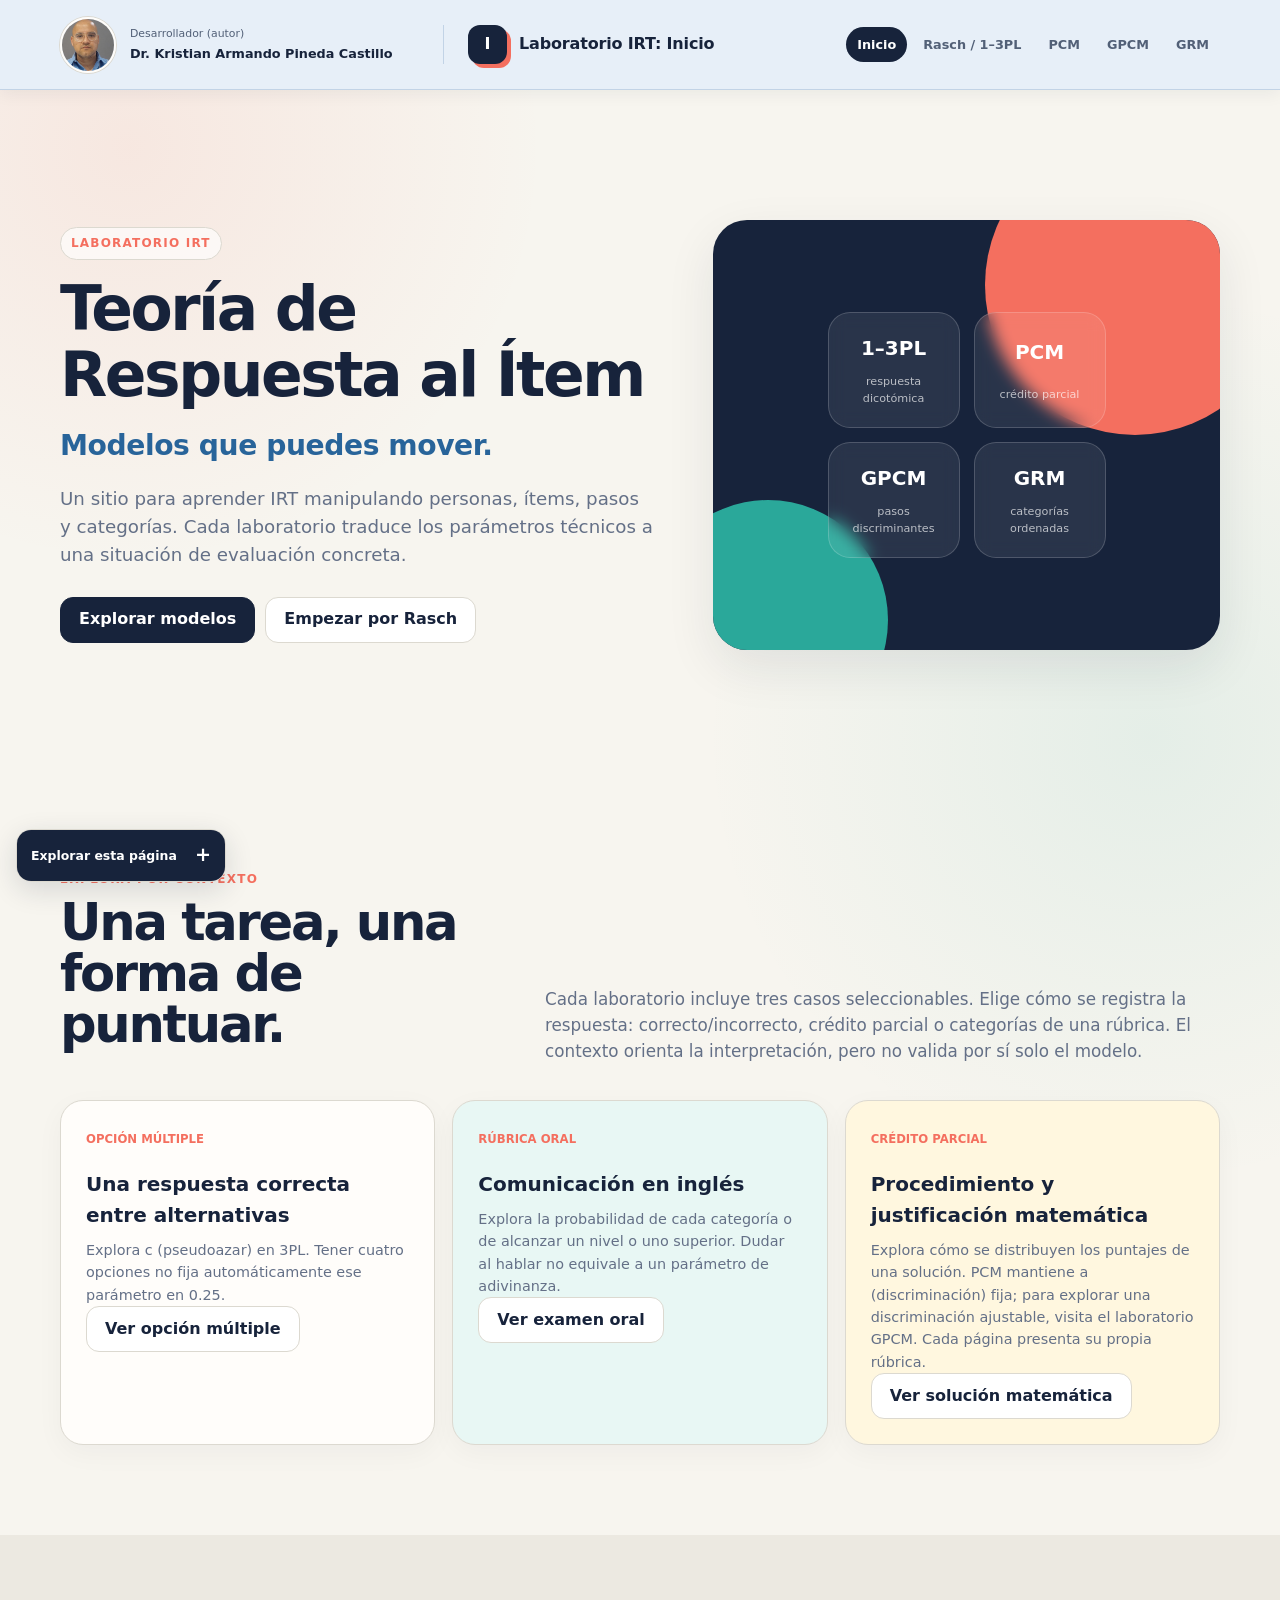
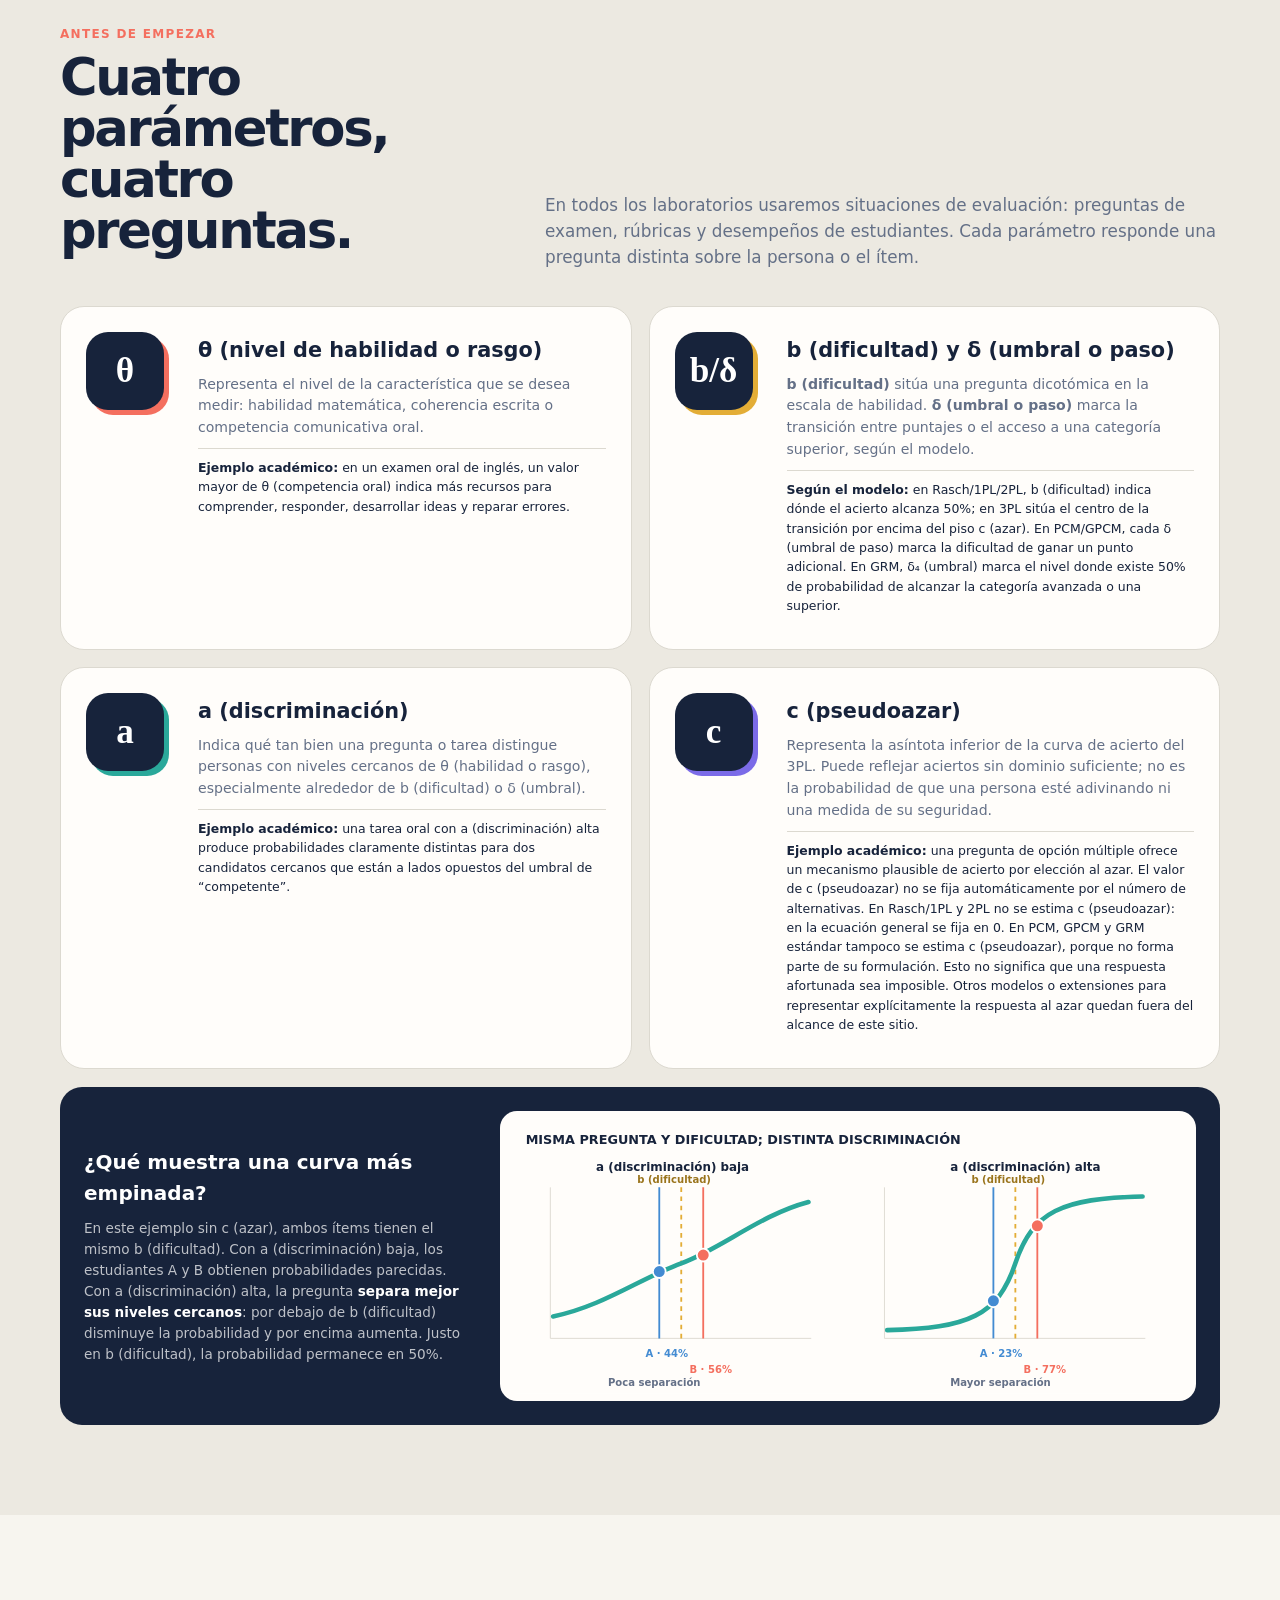
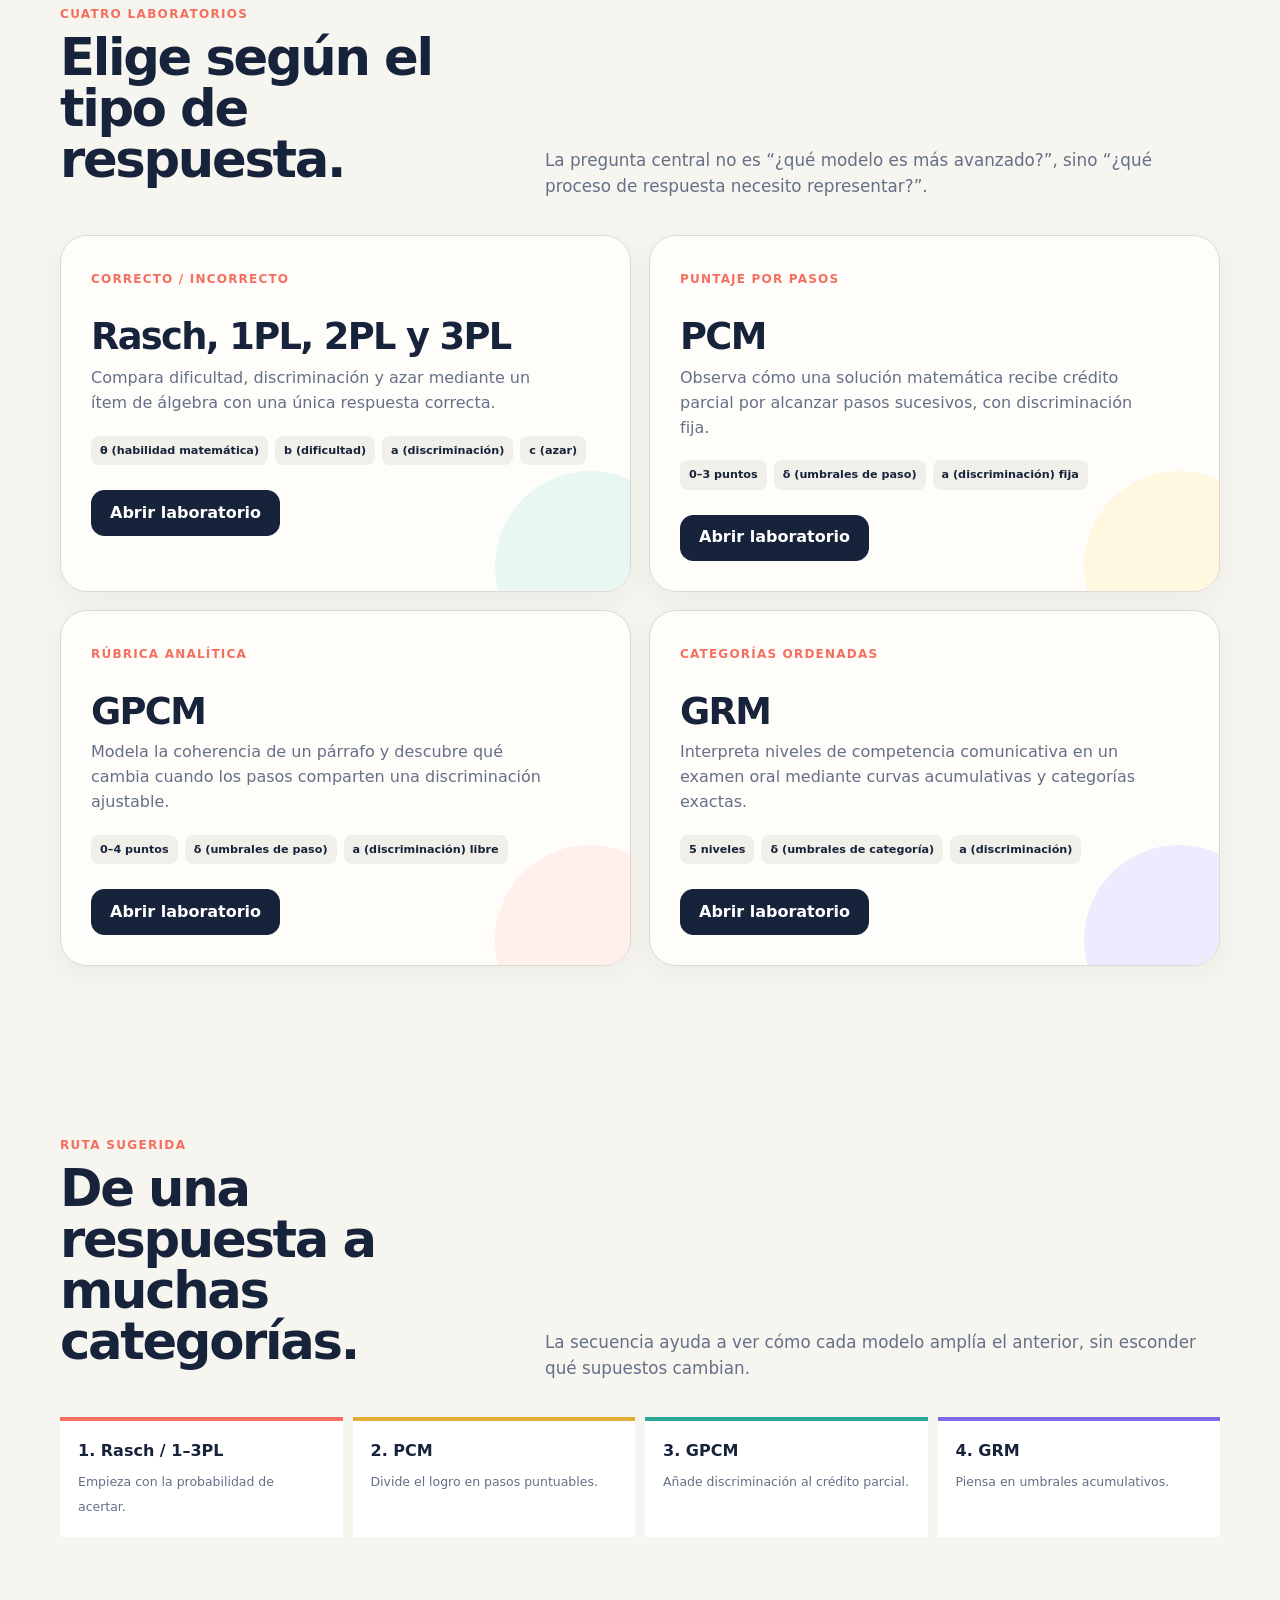
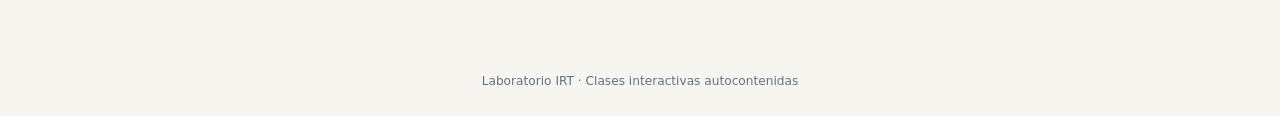
==== commit caff414d: "Unify model headers and support moving the section explorer" ====
--- a/index.html
+++ b/index.html
@@ -5,8 +5,8 @@
   <meta name="viewport" content="width=device-width, initial-scale=1">
   <meta name="description" content="Laboratorio IRT: clases interactivas de GRM, Rasch, PCM y GPCM.">
   <title>Laboratorio IRT · Modelos interactivos</title>
-  <link rel="stylesheet" href="lab-common.css?v=explore-11">
-  <link rel="stylesheet" href="author-header.css?v=2">
+  <link rel="stylesheet" href="lab-common.css?v=header-move-12">
+  <link rel="stylesheet" href="author-header.css?v=header-move-12">
   <style>
     .home-hero { min-height: 690px; }
     .model-map {
@@ -151,9 +151,9 @@
       .discrimination-figure { min-height: 240px; }
     }
   </style>
-  <link rel="stylesheet" href="hero-heading.css?v=explore-11">
-  <link rel="stylesheet" href="page-explorer.css?v=explore-11">
-  <script src="page-explorer.js?v=explore-11" defer></script>
+  <link rel="stylesheet" href="hero-heading.css?v=header-move-12">
+  <link rel="stylesheet" href="page-explorer.css?v=header-move-12">
+  <script src="page-explorer.js?v=header-move-12" defer></script>
 </head>
 <body>
   <header class="site-header">
@@ -162,23 +162,28 @@
       <div class="site-author"><span class="author-role">Desarrollador (autor)</span><strong>Dr. Kristian Armando Pineda Castillo</strong></div>
     </div>
     <div class="header-links">
-    <a class="brand" href="index.html?v=explore-11"><span class="brand-mark">I</span><span>Laboratorio IRT</span></a>
+    <a class="brand" href="index.html?v=header-move-12" aria-label="Ir a la portada de Laboratorio IRT"><span class="brand-mark">I</span><span>Laboratorio IRT: Inicio</span></a>
     <nav class="site-nav" aria-label="Modelos">
-      <a class="active" href="index.html?v=explore-11">Inicio</a>
-      <a href="rasch.html?v=explore-11">Rasch / 1–3PL</a>
-      <a href="pcm.html?v=explore-11">PCM</a>
-      <a href="gpcm.html?v=explore-11">GPCM</a>
-      <a href="grm.html?v=explore-11">GRM</a>
+      <a class="active" aria-current="page" href="index.html?v=header-move-12">Inicio</a>
+      <a href="rasch.html?v=header-move-12">Rasch / 1–3PL</a>
+      <a href="pcm.html?v=header-move-12">PCM</a>
+      <a href="gpcm.html?v=header-move-12">GPCM</a>
+      <a href="grm.html?v=header-move-12">GRM</a>
     </nav>
     </div>
   </header>
 
-  <nav class="page-explorer" aria-label="Secciones de esta página">
+  <nav class="page-explorer" id="pageExplorer" aria-label="Secciones de esta página">
     <p class="page-explorer-title" id="pageExplorerTitle">Explorar esta página</p>
     <button class="page-explorer-toggle" id="pageExplorerToggle" type="button" aria-expanded="true" aria-controls="pageExplorerLinks" hidden>Explorar esta página <span id="pageExplorerIndicator" aria-hidden="true">−</span></button>
     <ol id="pageExplorerLinks">
       <li><a href="#inicio">Presentación</a></li><li><a href="#casos">Tipos de respuesta</a></li><li><a href="#parametros">Parámetros</a></li><li><a href="#modelos">Elegir laboratorio</a></li><li><a href="#ruta">Ruta sugerida</a></li>
     </ol>
+    <div class="page-explorer-tools" id="pageExplorerTools" hidden>
+      <button type="button" id="pageExplorerMove" aria-describedby="pageExplorerMoveHelp">Mover</button><button type="button" id="pageExplorerReset">Restablecer</button>
+      <span class="page-explorer-help" id="pageExplorerMoveHelp">Arrastra Mover o usa las flechas del teclado.</span>
+      <span class="page-explorer-status" id="pageExplorerStatus" role="status"></span>
+    </div>
   </nav>
 
   <main>
@@ -190,7 +195,7 @@
         <p class="lede">Un sitio para aprender IRT manipulando personas, ítems, pasos y categorías. Cada laboratorio traduce los parámetros técnicos a una situación de evaluación concreta.</p>
         <div class="hero-actions">
           <a class="button primary" href="#modelos">Explorar modelos</a>
-          <a class="button" href="rasch.html?v=explore-11">Empezar por Rasch</a>
+          <a class="button" href="rasch.html?v=header-move-12">Empezar por Rasch</a>
         </div>
       </div>
       <div class="hero-art" aria-label="Mapa de modelos IRT">
@@ -209,9 +214,9 @@
         <p class="section-copy">Cada laboratorio incluye tres casos seleccionables. Elige cómo se registra la respuesta: correcto/incorrecto, crédito parcial o categorías de una rúbrica. El contexto orienta la interpretación, pero no valida por sí solo el modelo.</p>
       </div>
       <div class="cards">
-        <article class="card"><span class="card-tag">Opción múltiple</span><h3>Una respuesta correcta entre alternativas</h3><p>Explora c (pseudoazar) en 3PL. Tener cuatro opciones no fija automáticamente ese parámetro en 0.25.</p><a class="button" href="rasch.html?v=explore-11&amp;case=choice&amp;model=3pl#laboratorio">Ver opción múltiple</a></article>
-        <article class="card"><span class="card-tag">Rúbrica oral</span><h3>Comunicación en inglés</h3><p>Explora la probabilidad de cada categoría o de alcanzar un nivel o uno superior. Dudar al hablar no equivale a un parámetro de adivinanza.</p><a class="button" href="grm.html?v=explore-11&amp;case=oral#laboratorio">Ver examen oral</a></article>
-        <article class="card"><span class="card-tag">Crédito parcial</span><h3>Procedimiento y justificación matemática</h3><p>Explora cómo se distribuyen los puntajes de una solución. PCM mantiene a (discriminación) fija; para explorar una discriminación ajustable, visita el laboratorio GPCM. Cada página presenta su propia rúbrica.</p><a class="button" href="pcm.html?v=explore-11&amp;case=math#laboratorio">Ver solución matemática</a></article>
+        <article class="card"><span class="card-tag">Opción múltiple</span><h3>Una respuesta correcta entre alternativas</h3><p>Explora c (pseudoazar) en 3PL. Tener cuatro opciones no fija automáticamente ese parámetro en 0.25.</p><a class="button" href="rasch.html?v=header-move-12&amp;case=choice&amp;model=3pl#laboratorio">Ver opción múltiple</a></article>
+        <article class="card"><span class="card-tag">Rúbrica oral</span><h3>Comunicación en inglés</h3><p>Explora la probabilidad de cada categoría o de alcanzar un nivel o uno superior. Dudar al hablar no equivale a un parámetro de adivinanza.</p><a class="button" href="grm.html?v=header-move-12&amp;case=oral#laboratorio">Ver examen oral</a></article>
+        <article class="card"><span class="card-tag">Crédito parcial</span><h3>Procedimiento y justificación matemática</h3><p>Explora cómo se distribuyen los puntajes de una solución. PCM mantiene a (discriminación) fija; para explorar una discriminación ajustable, visita el laboratorio GPCM. Cada página presenta su propia rúbrica.</p><a class="button" href="pcm.html?v=header-move-12&amp;case=math#laboratorio">Ver solución matemática</a></article>
       </div>
     </section>
 
@@ -310,28 +315,28 @@
           <h2>Rasch, 1PL, 2PL y 3PL</h2>
           <p>Compara dificultad, discriminación y azar mediante un ítem de álgebra con una única respuesta correcta.</p>
           <div class="model-meta"><span>θ (habilidad matemática)</span><span>b (dificultad)</span><span>a (discriminación)</span><span>c (azar)</span></div>
-          <a class="button primary" href="rasch.html?v=explore-11">Abrir laboratorio</a>
+          <a class="button primary" href="rasch.html?v=header-move-12">Abrir laboratorio</a>
         </article>
         <article class="model-card">
           <span class="model-code">Puntaje por pasos</span>
           <h2>PCM</h2>
           <p>Observa cómo una solución matemática recibe crédito parcial por alcanzar pasos sucesivos, con discriminación fija.</p>
           <div class="model-meta"><span>0–3 puntos</span><span>δ (umbrales de paso)</span><span>a (discriminación) fija</span></div>
-          <a class="button primary" href="pcm.html?v=explore-11">Abrir laboratorio</a>
+          <a class="button primary" href="pcm.html?v=header-move-12">Abrir laboratorio</a>
         </article>
         <article class="model-card">
           <span class="model-code">Rúbrica analítica</span>
           <h2>GPCM</h2>
           <p>Modela la coherencia de un párrafo y descubre qué cambia cuando los pasos comparten una discriminación ajustable.</p>
           <div class="model-meta"><span>0–4 puntos</span><span>δ (umbrales de paso)</span><span>a (discriminación) libre</span></div>
-          <a class="button primary" href="gpcm.html?v=explore-11">Abrir laboratorio</a>
+          <a class="button primary" href="gpcm.html?v=header-move-12">Abrir laboratorio</a>
         </article>
         <article class="model-card">
           <span class="model-code">Categorías ordenadas</span>
           <h2>GRM</h2>
           <p>Interpreta niveles de competencia comunicativa en un examen oral mediante curvas acumulativas y categorías exactas.</p>
           <div class="model-meta"><span>5 niveles</span><span>δ (umbrales de categoría)</span><span>a (discriminación)</span></div>
-          <a class="button primary" href="grm.html?v=explore-11">Abrir laboratorio</a>
+          <a class="button primary" href="grm.html?v=header-move-12">Abrir laboratorio</a>
         </article>
       </div>
     </section>
--- a/author-header.css
+++ b/author-header.css
@@ -6,6 +6,9 @@
   min-height: 90px;
   padding-top: 14px;
   padding-bottom: 14px;
+  border-bottom: 1px solid #c2d3e6;
+  background: #e7eff8;
+  box-shadow: 0 4px 16px rgba(23,35,59,.06);
 }
 .author-profile {
   display: flex;
@@ -40,7 +43,7 @@
   line-height: 1.4;
   letter-spacing: normal;
 }
-.author-role { color: var(--muted); font-size: .68rem; font-weight: 500; }
+.author-role { color: #526077; font-size: .68rem; font-weight: 500; }
 .site-author strong { color: var(--ink); font-weight: 750; }
 .header-links {
   display: flex;
@@ -50,10 +53,15 @@
   flex: 1 1 0;
   min-width: 0;
   padding-left: 24px;
-  border-left: 1px solid var(--line);
+  border-left: 1px solid #c2d3e6;
 }
-.header-links .brand { flex-shrink: 0; white-space: nowrap; }
-.header-links nav { flex-wrap: nowrap; flex-shrink: 0; white-space: nowrap; }
+.header-links .brand { flex-shrink: 0; gap: 12px; font-size: 1rem; font-weight: 900; letter-spacing: -.01em; white-space: nowrap; }
+.header-links .brand-mark { width: 39px; height: 39px; }
+.header-links .site-nav { display: flex; align-items: center; flex-wrap: nowrap; flex-shrink: 0; gap: 5px; white-space: nowrap; }
+.header-links .site-nav a { padding: 8px 11px; border-radius: 999px; color: #526077; font-size: .8rem; font-weight: 800; text-decoration: none; }
+.header-links .site-nav a:hover { color: #17233b; background: #d4e2f2; }
+.header-links .site-nav a.active, .header-links .site-nav a[aria-current="page"] { color: white; background: #17233b; }
+.header-links a:focus-visible { outline: 3px solid #28649a; outline-offset: 3px; }
 
 @media (max-width: 1120px) {
   .header-links {
--- a/page-explorer.css
+++ b/page-explorer.css
@@ -6,7 +6,10 @@
   bottom: 18px;
   width: 210px;
   max-width: calc(100vw - 32px);
-  overflow: hidden;
+  max-height: max(46px, calc(100dvh - var(--page-header-offset, 160px) - 24px));
+  overflow-x: hidden;
+  overflow-y: auto;
+  overscroll-behavior: contain;
   border: 1px solid #dcd9d0;
   border-radius: 15px;
   color: #17233b;
@@ -33,7 +36,7 @@
 }
 .page-explorer-toggle span { font-size: 1.2rem; }
 .page-explorer ol {
-  max-height: max(44px, min(60vh, calc(100dvh - var(--page-header-offset, 160px) - 90px)));
+  max-height: max(44px, min(60vh, calc(100dvh - var(--page-header-offset, 160px) - 170px)));
   overflow-y: auto;
   margin: 0;
   padding: 8px;
@@ -51,6 +54,13 @@
 .page-explorer a:hover { background: #e8f7f4; }
 .page-explorer a[aria-current="location"] { color: #17233b; background: #fff1cb; font-weight: 850; }
 .page-explorer a:focus-visible, .page-explorer-toggle:focus-visible { outline: 3px solid #438bd2; outline-offset: -3px; }
+.page-explorer-tools { display: grid; grid-template-columns: 1fr 1.4fr; gap: 7px; padding: 10px; border-top: 1px solid #dcd9d0; background: #e7eff8; }
+.page-explorer-tools button { min-height: 34px; padding: 5px; border: 1px solid #bacde2; border-radius: 7px; color: #17233b; background: white; font: inherit; font-size: .72rem; font-weight: 750; cursor: pointer; }
+.page-explorer-tools button:focus-visible { outline: 3px solid #28649a; outline-offset: 1px; }
+.page-explorer-tools #pageExplorerMove { touch-action: none; user-select: none; cursor: grab; }
+.page-explorer.is-dragging, .page-explorer.is-dragging #pageExplorerMove { cursor: grabbing; user-select: none; }
+.page-explorer-help { grid-column: 1 / -1; color: #526077; font-size: .68rem; }
+.page-explorer-status { position: absolute; width: 1px; height: 1px; overflow: hidden; clip-path: inset(50%); white-space: nowrap; }
 .page-explorer [hidden] { display: none !important; }
 @media (min-width: 1600px) {
   .page-explorer {
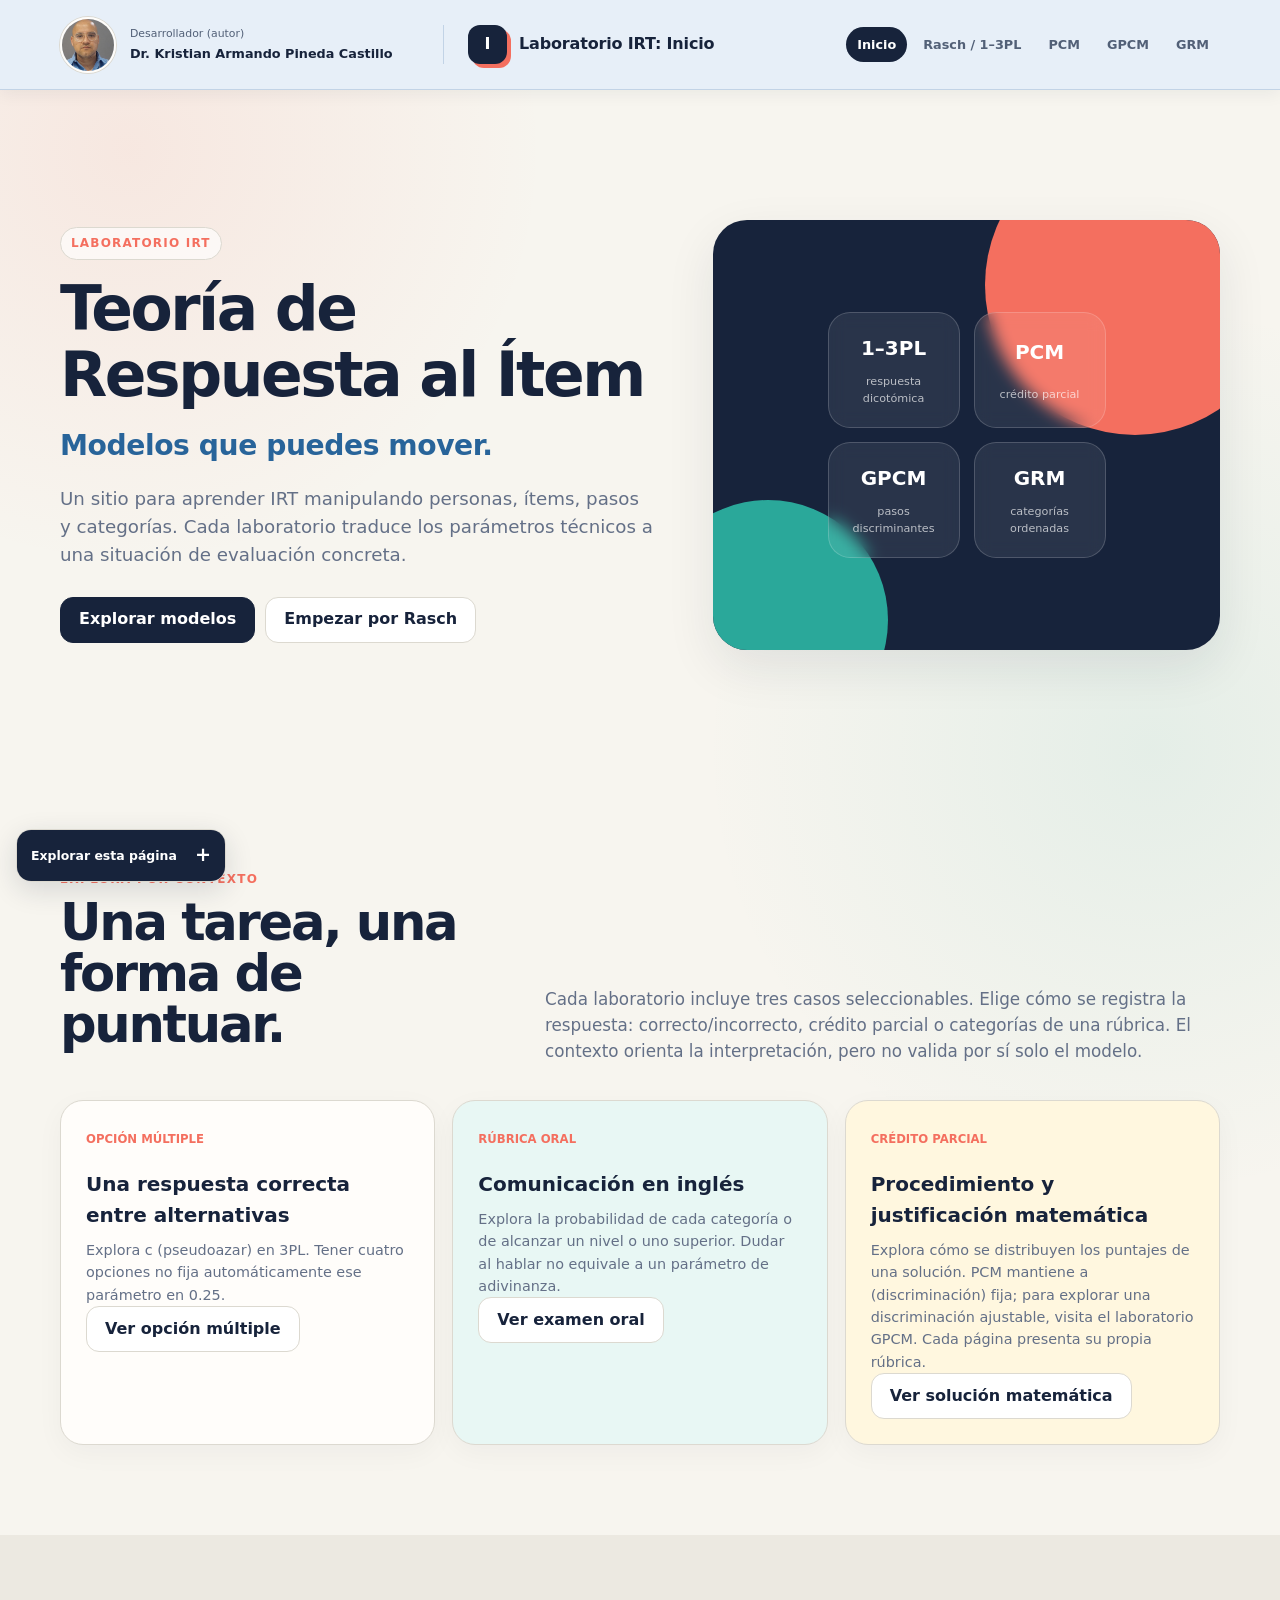
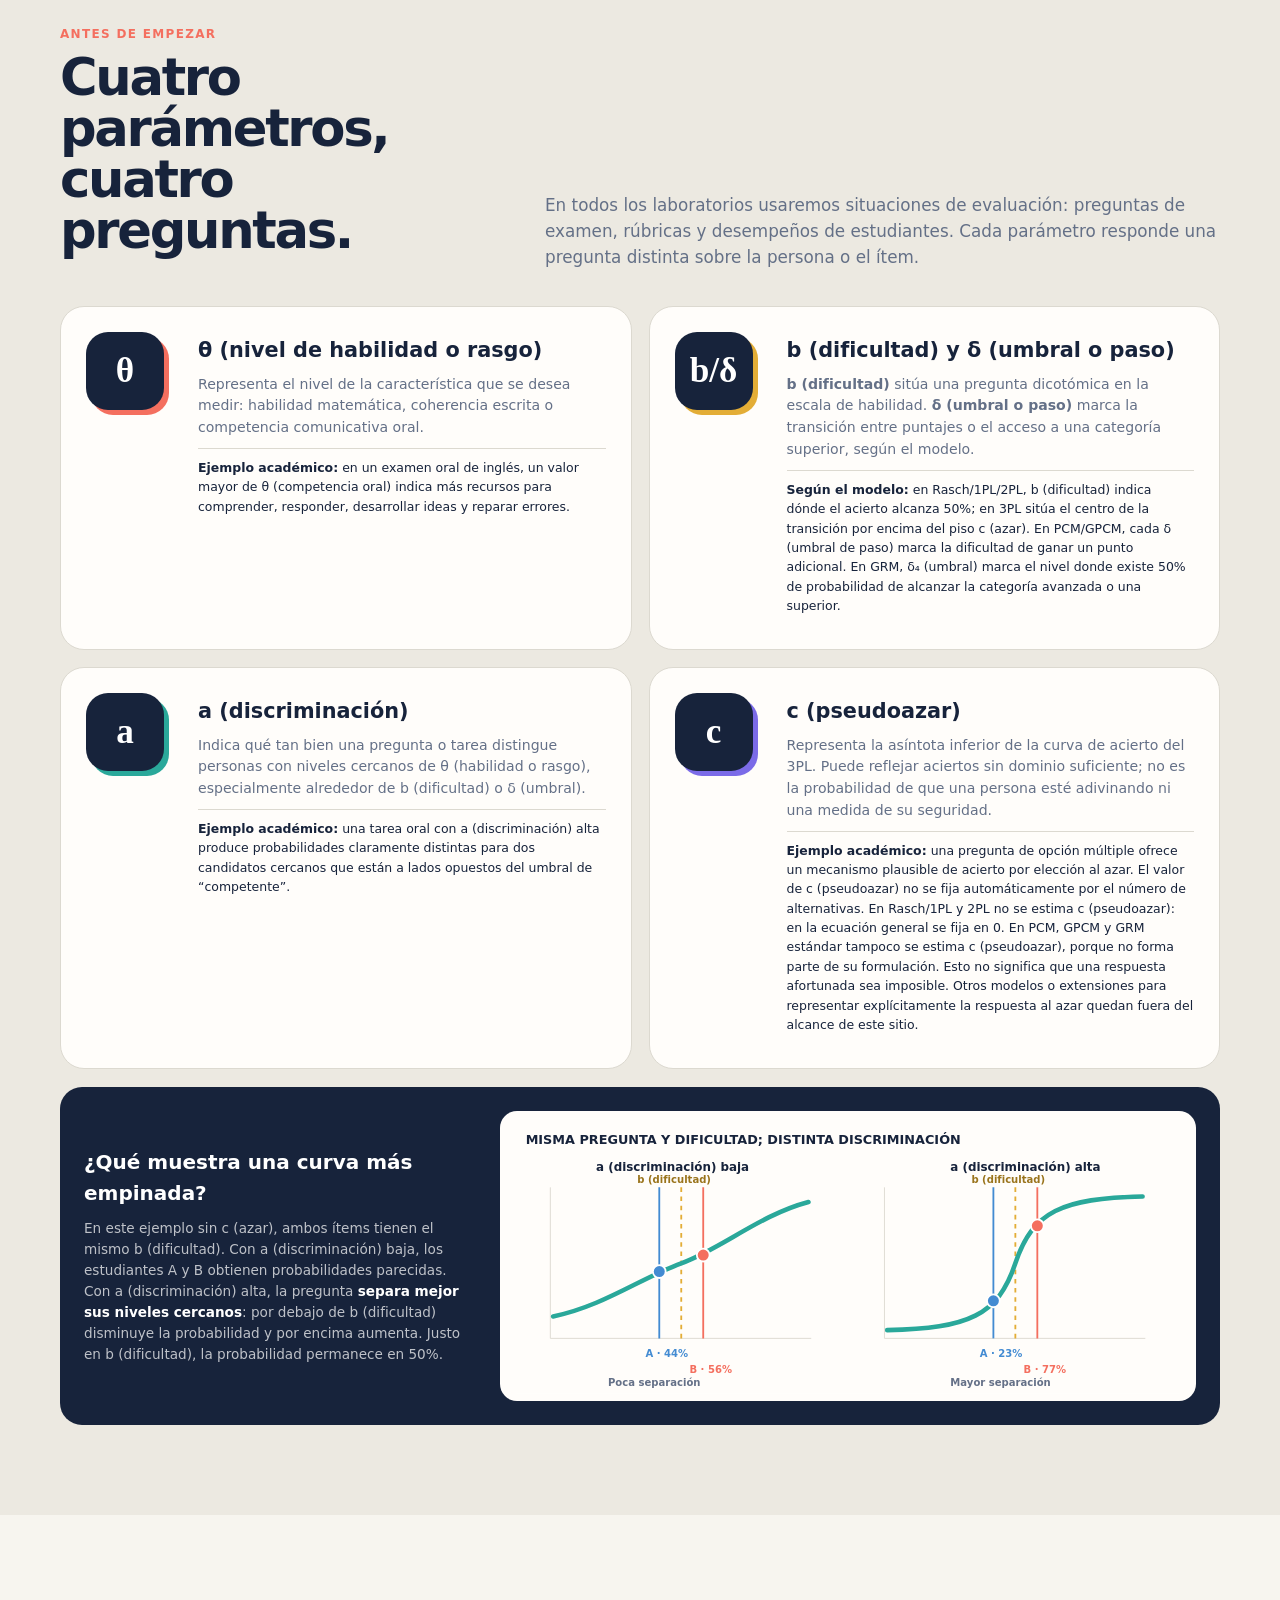
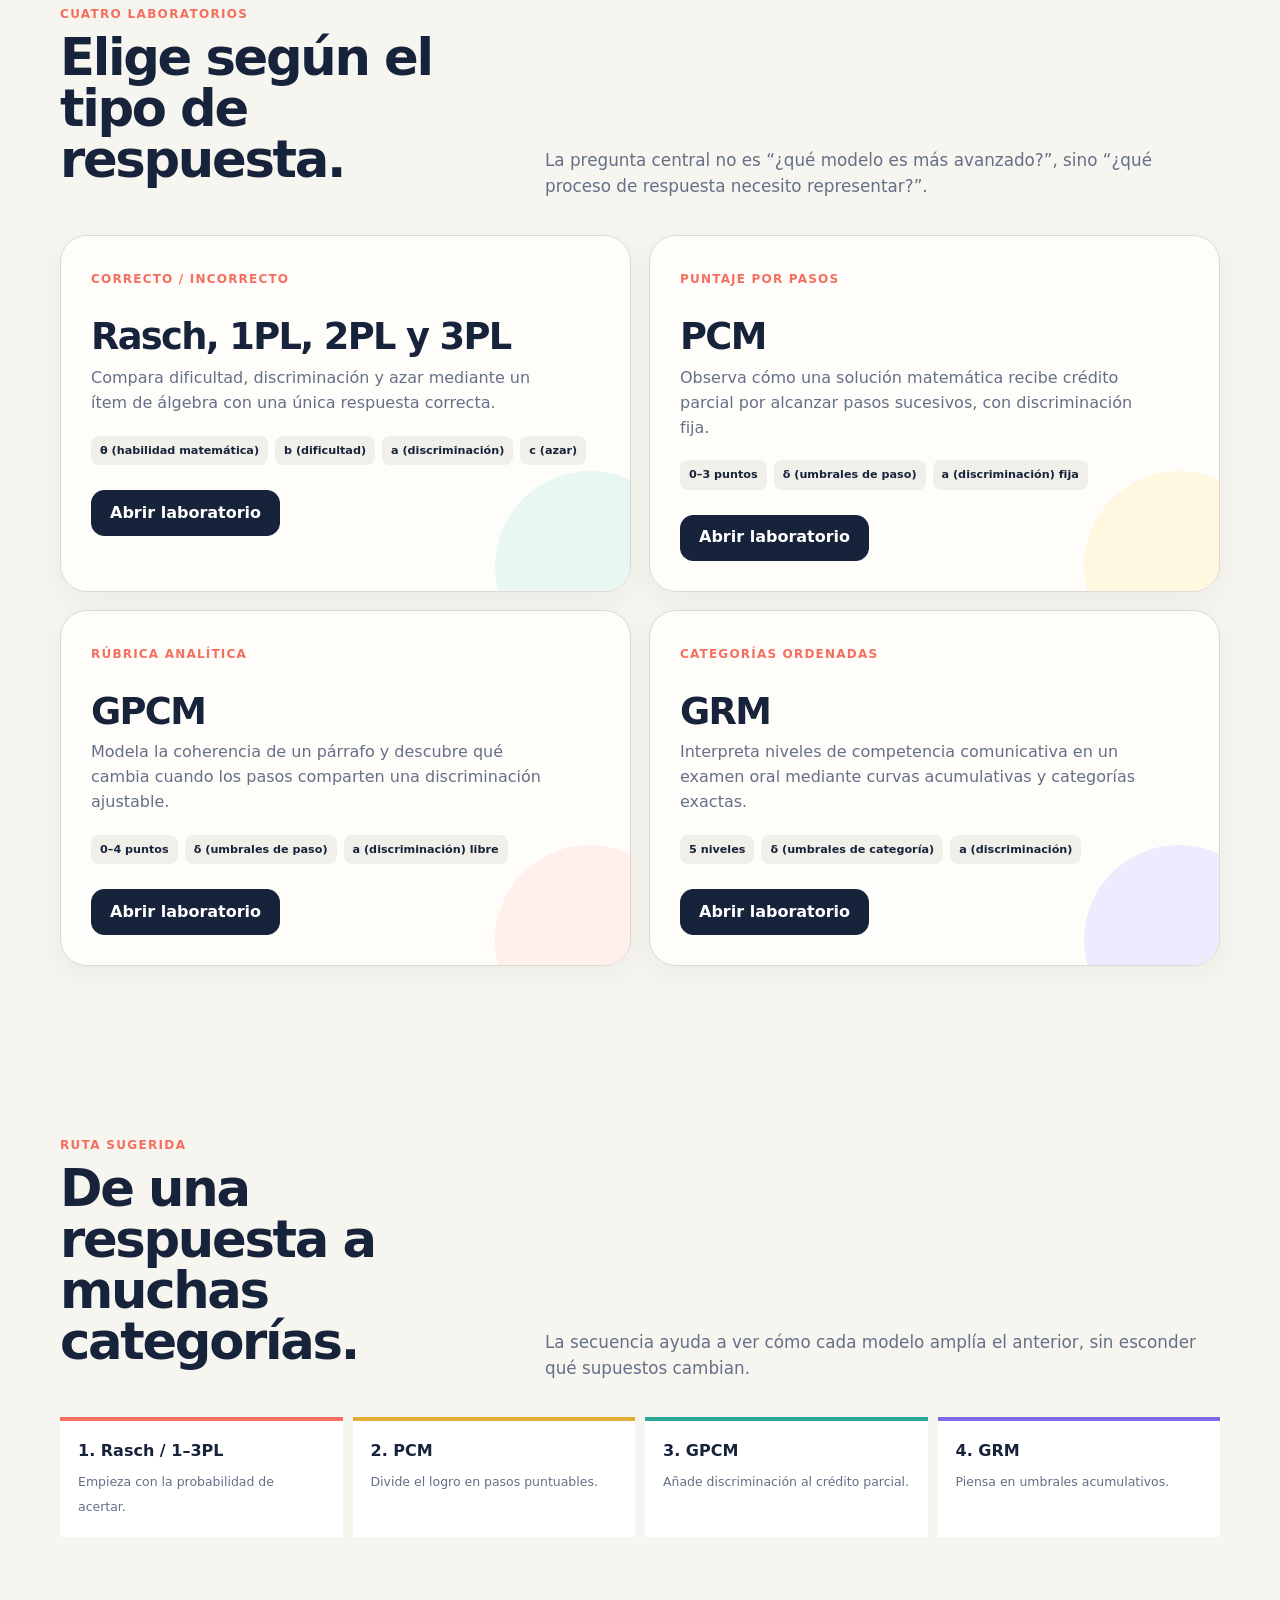
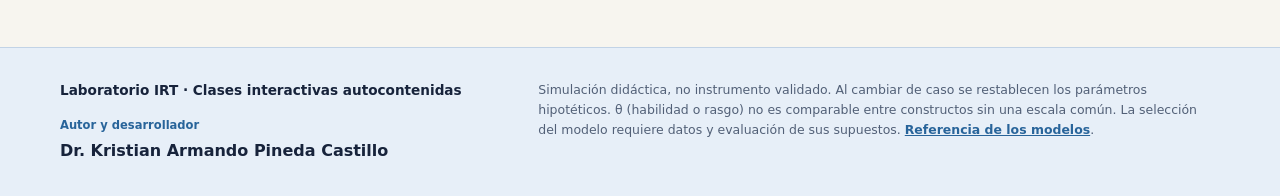
==== commit 3da56fec: "Consolidate rubric interpretations and move general notes to author footers" ====
--- a/index.html
+++ b/index.html
@@ -5,8 +5,8 @@
   <meta name="viewport" content="width=device-width, initial-scale=1">
   <meta name="description" content="Laboratorio IRT: clases interactivas de GRM, Rasch, PCM y GPCM.">
   <title>Laboratorio IRT · Modelos interactivos</title>
-  <link rel="stylesheet" href="lab-common.css?v=header-move-12">
-  <link rel="stylesheet" href="author-header.css?v=header-move-12">
+  <link rel="stylesheet" href="lab-common.css?v=rubric-footer-13">
+  <link rel="stylesheet" href="author-header.css?v=rubric-footer-13">
   <style>
     .home-hero { min-height: 690px; }
     .model-map {
@@ -151,9 +151,10 @@
       .discrimination-figure { min-height: 240px; }
     }
   </style>
-  <link rel="stylesheet" href="hero-heading.css?v=header-move-12">
-  <link rel="stylesheet" href="page-explorer.css?v=header-move-12">
-  <script src="page-explorer.js?v=header-move-12" defer></script>
+  <link rel="stylesheet" href="hero-heading.css?v=rubric-footer-13">
+  <link rel="stylesheet" href="page-explorer.css?v=rubric-footer-13">
+  <link rel="stylesheet" href="site-footer.css?v=rubric-footer-13">
+  <script src="page-explorer.js?v=rubric-footer-13" defer></script>
 </head>
 <body>
   <header class="site-header">
@@ -162,13 +163,13 @@
       <div class="site-author"><span class="author-role">Desarrollador (autor)</span><strong>Dr. Kristian Armando Pineda Castillo</strong></div>
     </div>
     <div class="header-links">
-    <a class="brand" href="index.html?v=header-move-12" aria-label="Ir a la portada de Laboratorio IRT"><span class="brand-mark">I</span><span>Laboratorio IRT: Inicio</span></a>
+    <a class="brand" href="index.html?v=rubric-footer-13" aria-label="Ir a la portada de Laboratorio IRT"><span class="brand-mark">I</span><span>Laboratorio IRT: Inicio</span></a>
     <nav class="site-nav" aria-label="Modelos">
-      <a class="active" aria-current="page" href="index.html?v=header-move-12">Inicio</a>
-      <a href="rasch.html?v=header-move-12">Rasch / 1–3PL</a>
-      <a href="pcm.html?v=header-move-12">PCM</a>
-      <a href="gpcm.html?v=header-move-12">GPCM</a>
-      <a href="grm.html?v=header-move-12">GRM</a>
+      <a class="active" aria-current="page" href="index.html?v=rubric-footer-13">Inicio</a>
+      <a href="rasch.html?v=rubric-footer-13">Rasch / 1–3PL</a>
+      <a href="pcm.html?v=rubric-footer-13">PCM</a>
+      <a href="gpcm.html?v=rubric-footer-13">GPCM</a>
+      <a href="grm.html?v=rubric-footer-13">GRM</a>
     </nav>
     </div>
   </header>
@@ -195,7 +196,7 @@
         <p class="lede">Un sitio para aprender IRT manipulando personas, ítems, pasos y categorías. Cada laboratorio traduce los parámetros técnicos a una situación de evaluación concreta.</p>
         <div class="hero-actions">
           <a class="button primary" href="#modelos">Explorar modelos</a>
-          <a class="button" href="rasch.html?v=header-move-12">Empezar por Rasch</a>
+          <a class="button" href="rasch.html?v=rubric-footer-13">Empezar por Rasch</a>
         </div>
       </div>
       <div class="hero-art" aria-label="Mapa de modelos IRT">
@@ -214,9 +215,9 @@
         <p class="section-copy">Cada laboratorio incluye tres casos seleccionables. Elige cómo se registra la respuesta: correcto/incorrecto, crédito parcial o categorías de una rúbrica. El contexto orienta la interpretación, pero no valida por sí solo el modelo.</p>
       </div>
       <div class="cards">
-        <article class="card"><span class="card-tag">Opción múltiple</span><h3>Una respuesta correcta entre alternativas</h3><p>Explora c (pseudoazar) en 3PL. Tener cuatro opciones no fija automáticamente ese parámetro en 0.25.</p><a class="button" href="rasch.html?v=header-move-12&amp;case=choice&amp;model=3pl#laboratorio">Ver opción múltiple</a></article>
-        <article class="card"><span class="card-tag">Rúbrica oral</span><h3>Comunicación en inglés</h3><p>Explora la probabilidad de cada categoría o de alcanzar un nivel o uno superior. Dudar al hablar no equivale a un parámetro de adivinanza.</p><a class="button" href="grm.html?v=header-move-12&amp;case=oral#laboratorio">Ver examen oral</a></article>
-        <article class="card"><span class="card-tag">Crédito parcial</span><h3>Procedimiento y justificación matemática</h3><p>Explora cómo se distribuyen los puntajes de una solución. PCM mantiene a (discriminación) fija; para explorar una discriminación ajustable, visita el laboratorio GPCM. Cada página presenta su propia rúbrica.</p><a class="button" href="pcm.html?v=header-move-12&amp;case=math#laboratorio">Ver solución matemática</a></article>
+        <article class="card"><span class="card-tag">Opción múltiple</span><h3>Una respuesta correcta entre alternativas</h3><p>Explora c (pseudoazar) en 3PL. Tener cuatro opciones no fija automáticamente ese parámetro en 0.25.</p><a class="button" href="rasch.html?v=rubric-footer-13&amp;case=choice&amp;model=3pl#laboratorio">Ver opción múltiple</a></article>
+        <article class="card"><span class="card-tag">Rúbrica oral</span><h3>Comunicación en inglés</h3><p>Explora la probabilidad de cada categoría o de alcanzar un nivel o uno superior. Dudar al hablar no equivale a un parámetro de adivinanza.</p><a class="button" href="grm.html?v=rubric-footer-13&amp;case=oral#laboratorio">Ver examen oral</a></article>
+        <article class="card"><span class="card-tag">Crédito parcial</span><h3>Procedimiento y justificación matemática</h3><p>Explora cómo se distribuyen los puntajes de una solución. PCM mantiene a (discriminación) fija; para explorar una discriminación ajustable, visita el laboratorio GPCM. Cada página presenta su propia rúbrica.</p><a class="button" href="pcm.html?v=rubric-footer-13&amp;case=math#laboratorio">Ver solución matemática</a></article>
       </div>
     </section>
 
@@ -315,28 +316,28 @@
           <h2>Rasch, 1PL, 2PL y 3PL</h2>
           <p>Compara dificultad, discriminación y azar mediante un ítem de álgebra con una única respuesta correcta.</p>
           <div class="model-meta"><span>θ (habilidad matemática)</span><span>b (dificultad)</span><span>a (discriminación)</span><span>c (azar)</span></div>
-          <a class="button primary" href="rasch.html?v=header-move-12">Abrir laboratorio</a>
+          <a class="button primary" href="rasch.html?v=rubric-footer-13">Abrir laboratorio</a>
         </article>
         <article class="model-card">
           <span class="model-code">Puntaje por pasos</span>
           <h2>PCM</h2>
           <p>Observa cómo una solución matemática recibe crédito parcial por alcanzar pasos sucesivos, con discriminación fija.</p>
           <div class="model-meta"><span>0–3 puntos</span><span>δ (umbrales de paso)</span><span>a (discriminación) fija</span></div>
-          <a class="button primary" href="pcm.html?v=header-move-12">Abrir laboratorio</a>
+          <a class="button primary" href="pcm.html?v=rubric-footer-13">Abrir laboratorio</a>
         </article>
         <article class="model-card">
           <span class="model-code">Rúbrica analítica</span>
           <h2>GPCM</h2>
           <p>Modela la coherencia de un párrafo y descubre qué cambia cuando los pasos comparten una discriminación ajustable.</p>
           <div class="model-meta"><span>0–4 puntos</span><span>δ (umbrales de paso)</span><span>a (discriminación) libre</span></div>
-          <a class="button primary" href="gpcm.html?v=header-move-12">Abrir laboratorio</a>
+          <a class="button primary" href="gpcm.html?v=rubric-footer-13">Abrir laboratorio</a>
         </article>
         <article class="model-card">
           <span class="model-code">Categorías ordenadas</span>
           <h2>GRM</h2>
           <p>Interpreta niveles de competencia comunicativa en un examen oral mediante curvas acumulativas y categorías exactas.</p>
           <div class="model-meta"><span>5 niveles</span><span>δ (umbrales de categoría)</span><span>a (discriminación)</span></div>
-          <a class="button primary" href="grm.html?v=header-move-12">Abrir laboratorio</a>
+          <a class="button primary" href="grm.html?v=rubric-footer-13">Abrir laboratorio</a>
         </article>
       </div>
     </section>
@@ -354,6 +355,11 @@
       </div>
     </section>
   </main>
-  <footer>Laboratorio IRT · Clases interactivas autocontenidas</footer>
+  <footer class="site-footer">
+    <div class="wrap site-footer-inner">
+      <div><p class="site-footer-title">Laboratorio IRT · Clases interactivas autocontenidas</p><p class="site-footer-role">Autor y desarrollador</p><strong class="site-footer-author">Dr. Kristian Armando Pineda Castillo</strong></div>
+      <p class="site-footer-note" id="caseCaution">Simulación didáctica, no instrumento validado. Al cambiar de caso se restablecen los parámetros hipotéticos. θ (habilidad o rasgo) no es comparable entre constructos sin una escala común. La selección del modelo requiere datos y evaluación de sus supuestos. <a href="https://philchalmers.github.io/mirt/reference/mirt.html">Referencia de los modelos</a>.</p>
+    </div>
+  </footer>
 </body>
 </html>
--- a/site-footer.css
+++ b/site-footer.css
@@ -0,0 +1,19 @@
+.site-footer {
+  padding: 32px 0;
+  border-top: 1px solid #c2d3e6;
+  color: #17233b;
+  background: #e7eff8;
+  font-size: .85rem;
+  line-height: 1.6;
+  text-align: left;
+}
+.site-footer-inner { display: grid; grid-template-columns: .9fr 1.4fr; align-items: start; gap: 24px 40px; }
+.site-footer-title { margin: 0 0 14px; font-weight: 750; }
+.site-footer-role { margin: 0 0 4px; color: #28649a; font-size: .72rem; font-weight: 800; }
+.site-footer-author { display: block; font-size: 1rem; }
+.site-footer-note { margin: 0; color: #526077; font-size: .78rem; }
+.site-footer-note a { color: #28649a; font-weight: 700; text-decoration: underline; }
+.site-footer a:focus-visible { outline: 3px solid #28649a; outline-offset: 3px; }
+@media (max-width: 720px) {
+  .site-footer-inner { grid-template-columns: 1fr; gap: 18px; }
+}
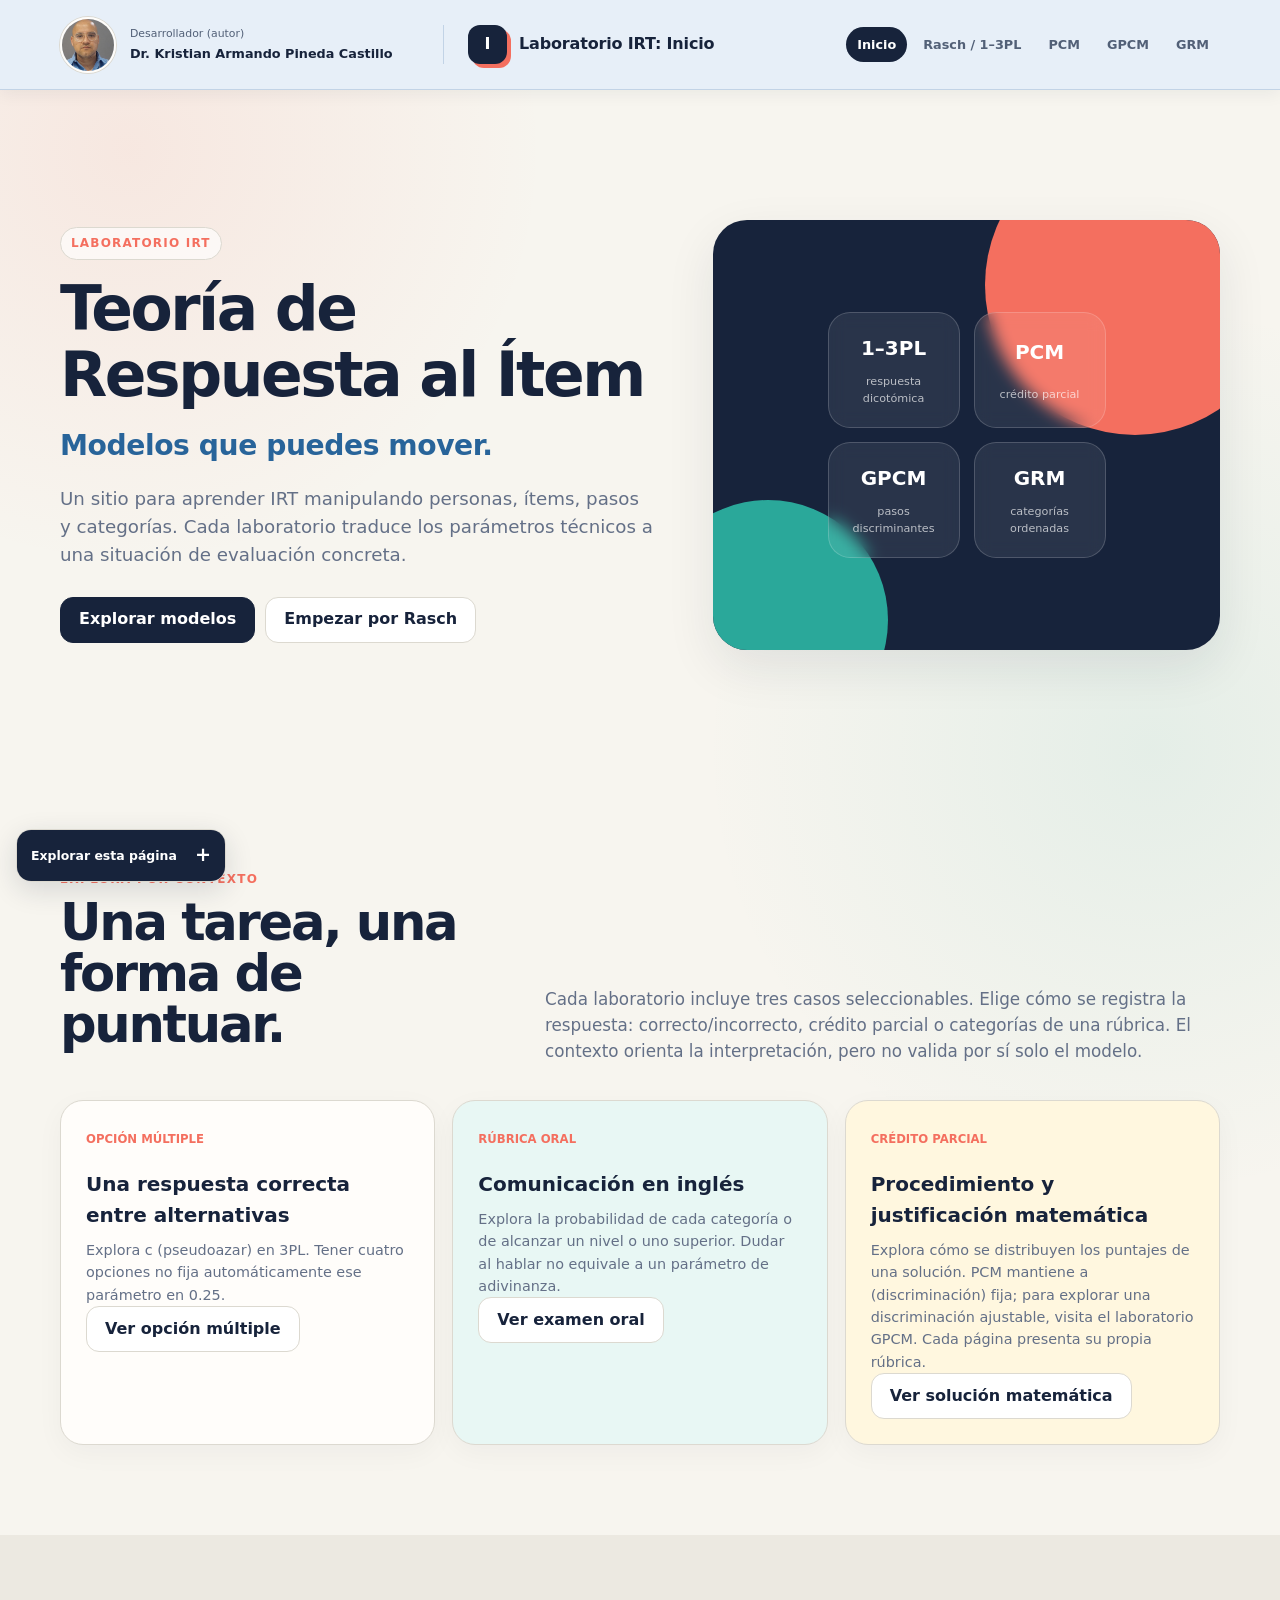
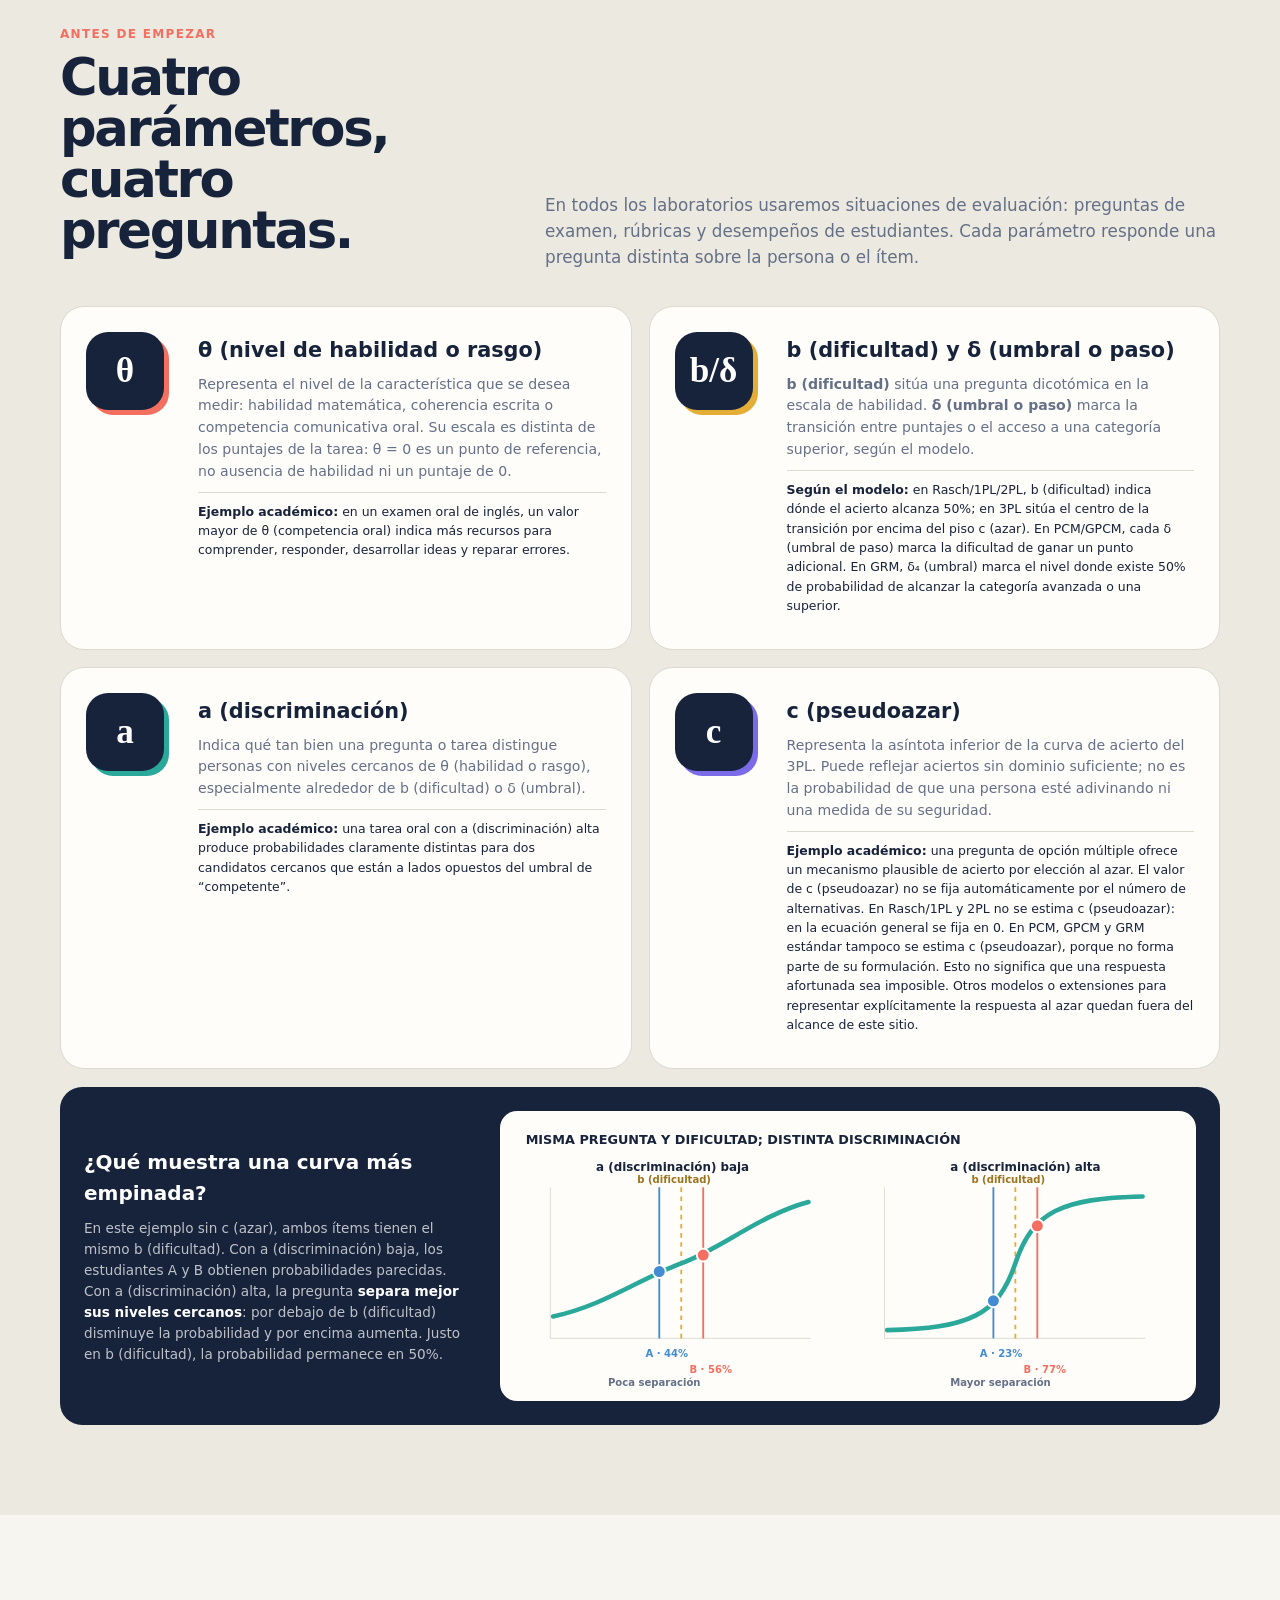
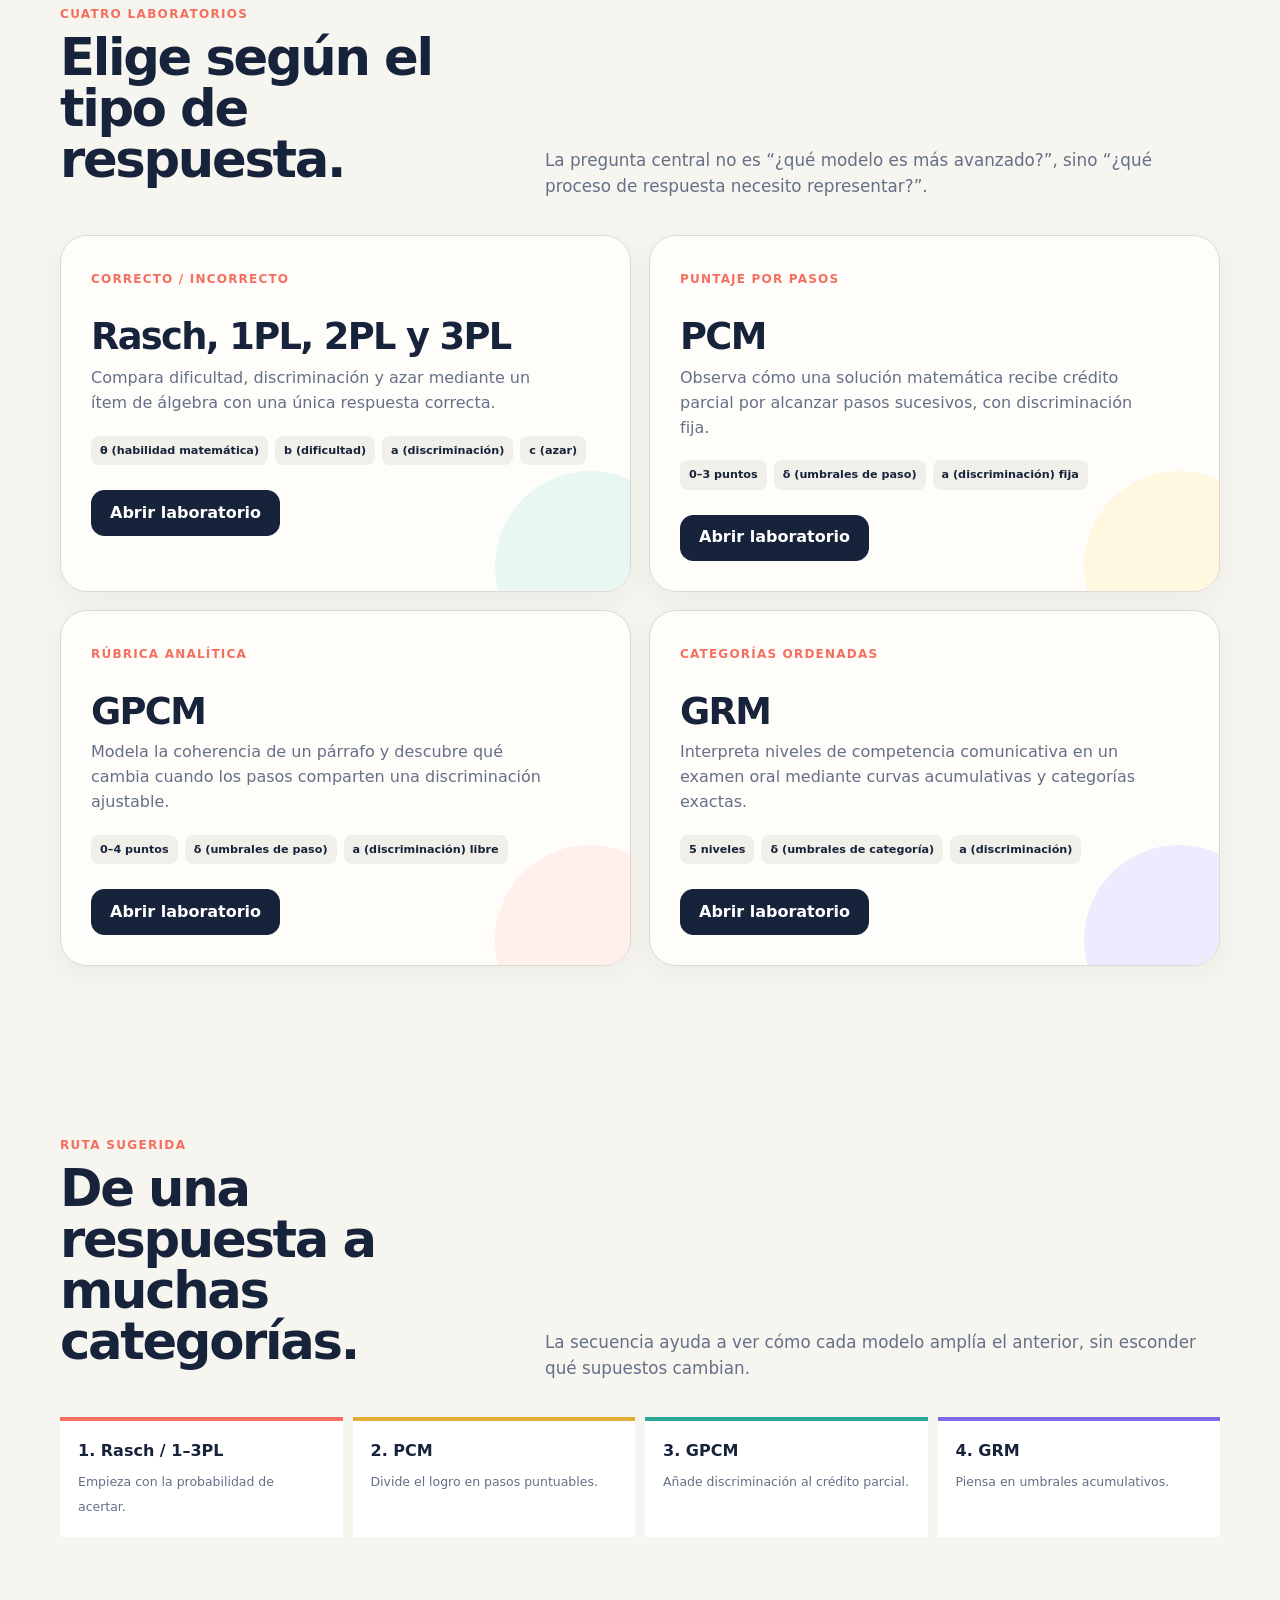
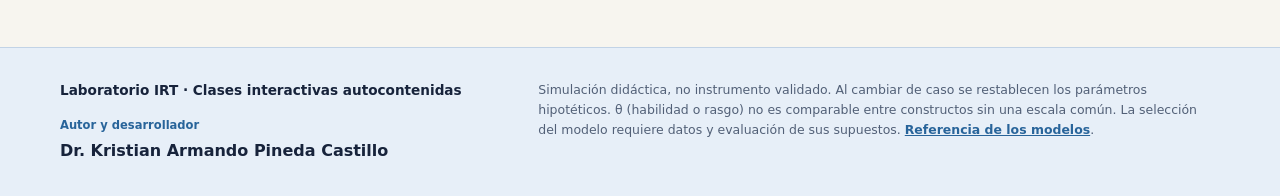
==== commit 04f5feba: "Clarify ability, predicted mean scores and response probabilities across cases" ====
--- a/index.html
+++ b/index.html
@@ -5,8 +5,8 @@
   <meta name="viewport" content="width=device-width, initial-scale=1">
   <meta name="description" content="Laboratorio IRT: clases interactivas de GRM, Rasch, PCM y GPCM.">
   <title>Laboratorio IRT · Modelos interactivos</title>
-  <link rel="stylesheet" href="lab-common.css?v=rubric-footer-13">
-  <link rel="stylesheet" href="author-header.css?v=rubric-footer-13">
+  <link rel="stylesheet" href="lab-common.css?v=score-language-14">
+  <link rel="stylesheet" href="author-header.css?v=score-language-14">
   <style>
     .home-hero { min-height: 690px; }
     .model-map {
@@ -151,10 +151,10 @@
       .discrimination-figure { min-height: 240px; }
     }
   </style>
-  <link rel="stylesheet" href="hero-heading.css?v=rubric-footer-13">
-  <link rel="stylesheet" href="page-explorer.css?v=rubric-footer-13">
-  <link rel="stylesheet" href="site-footer.css?v=rubric-footer-13">
-  <script src="page-explorer.js?v=rubric-footer-13" defer></script>
+  <link rel="stylesheet" href="hero-heading.css?v=score-language-14">
+  <link rel="stylesheet" href="page-explorer.css?v=score-language-14">
+  <link rel="stylesheet" href="site-footer.css?v=score-language-14">
+  <script src="page-explorer.js?v=score-language-14" defer></script>
 </head>
 <body>
   <header class="site-header">
@@ -163,13 +163,13 @@
       <div class="site-author"><span class="author-role">Desarrollador (autor)</span><strong>Dr. Kristian Armando Pineda Castillo</strong></div>
     </div>
     <div class="header-links">
-    <a class="brand" href="index.html?v=rubric-footer-13" aria-label="Ir a la portada de Laboratorio IRT"><span class="brand-mark">I</span><span>Laboratorio IRT: Inicio</span></a>
+    <a class="brand" href="index.html?v=score-language-14" aria-label="Ir a la portada de Laboratorio IRT"><span class="brand-mark">I</span><span>Laboratorio IRT: Inicio</span></a>
     <nav class="site-nav" aria-label="Modelos">
-      <a class="active" aria-current="page" href="index.html?v=rubric-footer-13">Inicio</a>
-      <a href="rasch.html?v=rubric-footer-13">Rasch / 1–3PL</a>
-      <a href="pcm.html?v=rubric-footer-13">PCM</a>
-      <a href="gpcm.html?v=rubric-footer-13">GPCM</a>
-      <a href="grm.html?v=rubric-footer-13">GRM</a>
+      <a class="active" aria-current="page" href="index.html?v=score-language-14">Inicio</a>
+      <a href="rasch.html?v=score-language-14">Rasch / 1–3PL</a>
+      <a href="pcm.html?v=score-language-14">PCM</a>
+      <a href="gpcm.html?v=score-language-14">GPCM</a>
+      <a href="grm.html?v=score-language-14">GRM</a>
     </nav>
     </div>
   </header>
@@ -196,7 +196,7 @@
         <p class="lede">Un sitio para aprender IRT manipulando personas, ítems, pasos y categorías. Cada laboratorio traduce los parámetros técnicos a una situación de evaluación concreta.</p>
         <div class="hero-actions">
           <a class="button primary" href="#modelos">Explorar modelos</a>
-          <a class="button" href="rasch.html?v=rubric-footer-13">Empezar por Rasch</a>
+          <a class="button" href="rasch.html?v=score-language-14">Empezar por Rasch</a>
         </div>
       </div>
       <div class="hero-art" aria-label="Mapa de modelos IRT">
@@ -215,9 +215,9 @@
         <p class="section-copy">Cada laboratorio incluye tres casos seleccionables. Elige cómo se registra la respuesta: correcto/incorrecto, crédito parcial o categorías de una rúbrica. El contexto orienta la interpretación, pero no valida por sí solo el modelo.</p>
       </div>
       <div class="cards">
-        <article class="card"><span class="card-tag">Opción múltiple</span><h3>Una respuesta correcta entre alternativas</h3><p>Explora c (pseudoazar) en 3PL. Tener cuatro opciones no fija automáticamente ese parámetro en 0.25.</p><a class="button" href="rasch.html?v=rubric-footer-13&amp;case=choice&amp;model=3pl#laboratorio">Ver opción múltiple</a></article>
-        <article class="card"><span class="card-tag">Rúbrica oral</span><h3>Comunicación en inglés</h3><p>Explora la probabilidad de cada categoría o de alcanzar un nivel o uno superior. Dudar al hablar no equivale a un parámetro de adivinanza.</p><a class="button" href="grm.html?v=rubric-footer-13&amp;case=oral#laboratorio">Ver examen oral</a></article>
-        <article class="card"><span class="card-tag">Crédito parcial</span><h3>Procedimiento y justificación matemática</h3><p>Explora cómo se distribuyen los puntajes de una solución. PCM mantiene a (discriminación) fija; para explorar una discriminación ajustable, visita el laboratorio GPCM. Cada página presenta su propia rúbrica.</p><a class="button" href="pcm.html?v=rubric-footer-13&amp;case=math#laboratorio">Ver solución matemática</a></article>
+        <article class="card"><span class="card-tag">Opción múltiple</span><h3>Una respuesta correcta entre alternativas</h3><p>Explora c (pseudoazar) en 3PL. Tener cuatro opciones no fija automáticamente ese parámetro en 0.25.</p><a class="button" href="rasch.html?v=score-language-14&amp;case=choice&amp;model=3pl#laboratorio">Ver opción múltiple</a></article>
+        <article class="card"><span class="card-tag">Rúbrica oral</span><h3>Comunicación en inglés</h3><p>Explora la probabilidad de cada categoría o de alcanzar un nivel o uno superior. Dudar al hablar no equivale a un parámetro de adivinanza.</p><a class="button" href="grm.html?v=score-language-14&amp;case=oral#laboratorio">Ver examen oral</a></article>
+        <article class="card"><span class="card-tag">Crédito parcial</span><h3>Procedimiento y justificación matemática</h3><p>Explora cómo se distribuyen los puntajes de una solución. PCM mantiene a (discriminación) fija; para explorar una discriminación ajustable, visita el laboratorio GPCM. Cada página presenta su propia rúbrica.</p><a class="button" href="pcm.html?v=score-language-14&amp;case=math#laboratorio">Ver solución matemática</a></article>
       </div>
     </section>
 
@@ -232,7 +232,7 @@
             <div class="parameter-symbol" aria-hidden="true">θ</div>
             <div>
               <h3>θ (nivel de habilidad o rasgo)</h3>
-              <p>Representa el nivel de la característica que se desea medir: habilidad matemática, coherencia escrita o competencia comunicativa oral.</p>
+              <p>Representa el nivel de la característica que se desea medir: habilidad matemática, coherencia escrita o competencia comunicativa oral. Su escala es distinta de los puntajes de la tarea: θ = 0 es un punto de referencia, no ausencia de habilidad ni un puntaje de 0.</p>
               <p class="academic-example"><b>Ejemplo académico:</b> en un examen oral de inglés, un valor mayor de θ (competencia oral) indica más recursos para comprender, responder, desarrollar ideas y reparar errores.</p>
             </div>
           </article>
@@ -316,28 +316,28 @@
           <h2>Rasch, 1PL, 2PL y 3PL</h2>
           <p>Compara dificultad, discriminación y azar mediante un ítem de álgebra con una única respuesta correcta.</p>
           <div class="model-meta"><span>θ (habilidad matemática)</span><span>b (dificultad)</span><span>a (discriminación)</span><span>c (azar)</span></div>
-          <a class="button primary" href="rasch.html?v=rubric-footer-13">Abrir laboratorio</a>
+          <a class="button primary" href="rasch.html?v=score-language-14">Abrir laboratorio</a>
         </article>
         <article class="model-card">
           <span class="model-code">Puntaje por pasos</span>
           <h2>PCM</h2>
           <p>Observa cómo una solución matemática recibe crédito parcial por alcanzar pasos sucesivos, con discriminación fija.</p>
           <div class="model-meta"><span>0–3 puntos</span><span>δ (umbrales de paso)</span><span>a (discriminación) fija</span></div>
-          <a class="button primary" href="pcm.html?v=rubric-footer-13">Abrir laboratorio</a>
+          <a class="button primary" href="pcm.html?v=score-language-14">Abrir laboratorio</a>
         </article>
         <article class="model-card">
           <span class="model-code">Rúbrica analítica</span>
           <h2>GPCM</h2>
           <p>Modela la coherencia de un párrafo y descubre qué cambia cuando los pasos comparten una discriminación ajustable.</p>
           <div class="model-meta"><span>0–4 puntos</span><span>δ (umbrales de paso)</span><span>a (discriminación) libre</span></div>
-          <a class="button primary" href="gpcm.html?v=rubric-footer-13">Abrir laboratorio</a>
+          <a class="button primary" href="gpcm.html?v=score-language-14">Abrir laboratorio</a>
         </article>
         <article class="model-card">
           <span class="model-code">Categorías ordenadas</span>
           <h2>GRM</h2>
           <p>Interpreta niveles de competencia comunicativa en un examen oral mediante curvas acumulativas y categorías exactas.</p>
           <div class="model-meta"><span>5 niveles</span><span>δ (umbrales de categoría)</span><span>a (discriminación)</span></div>
-          <a class="button primary" href="grm.html?v=rubric-footer-13">Abrir laboratorio</a>
+          <a class="button primary" href="grm.html?v=score-language-14">Abrir laboratorio</a>
         </article>
       </div>
     </section>
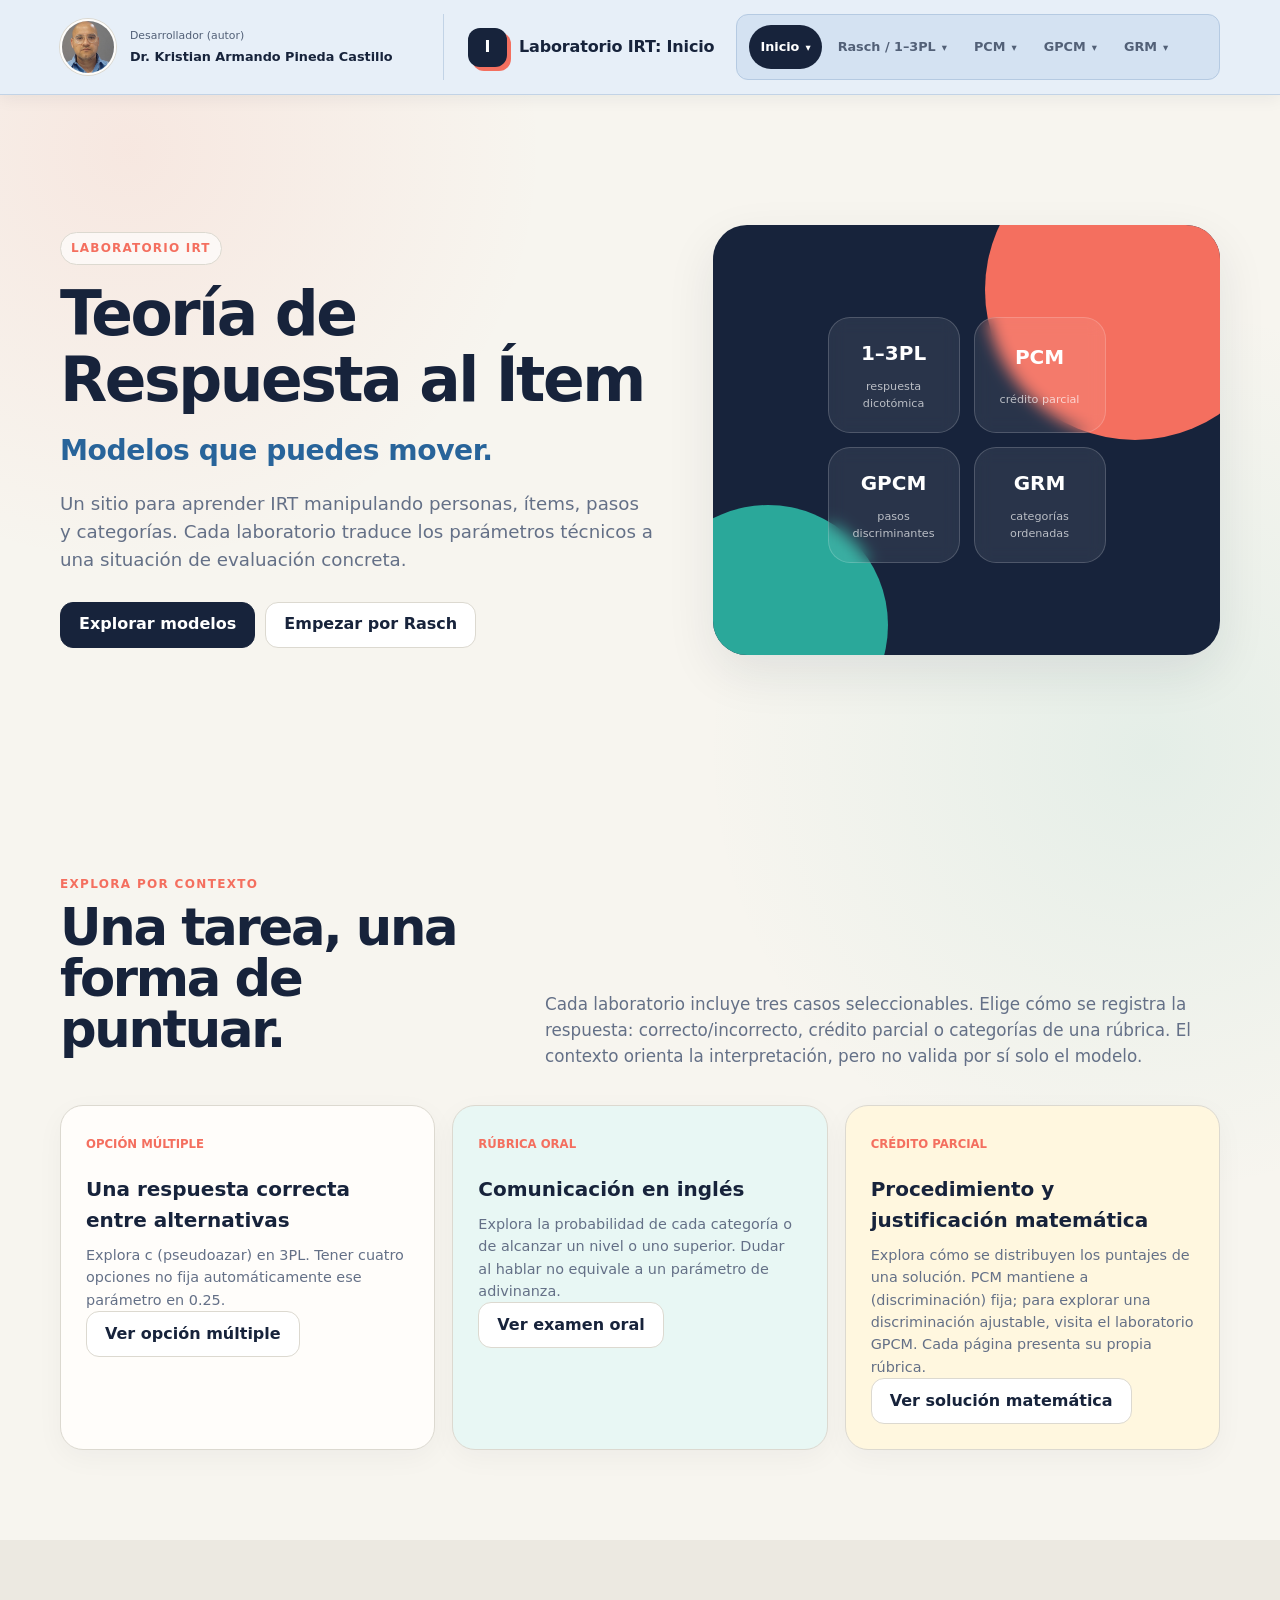
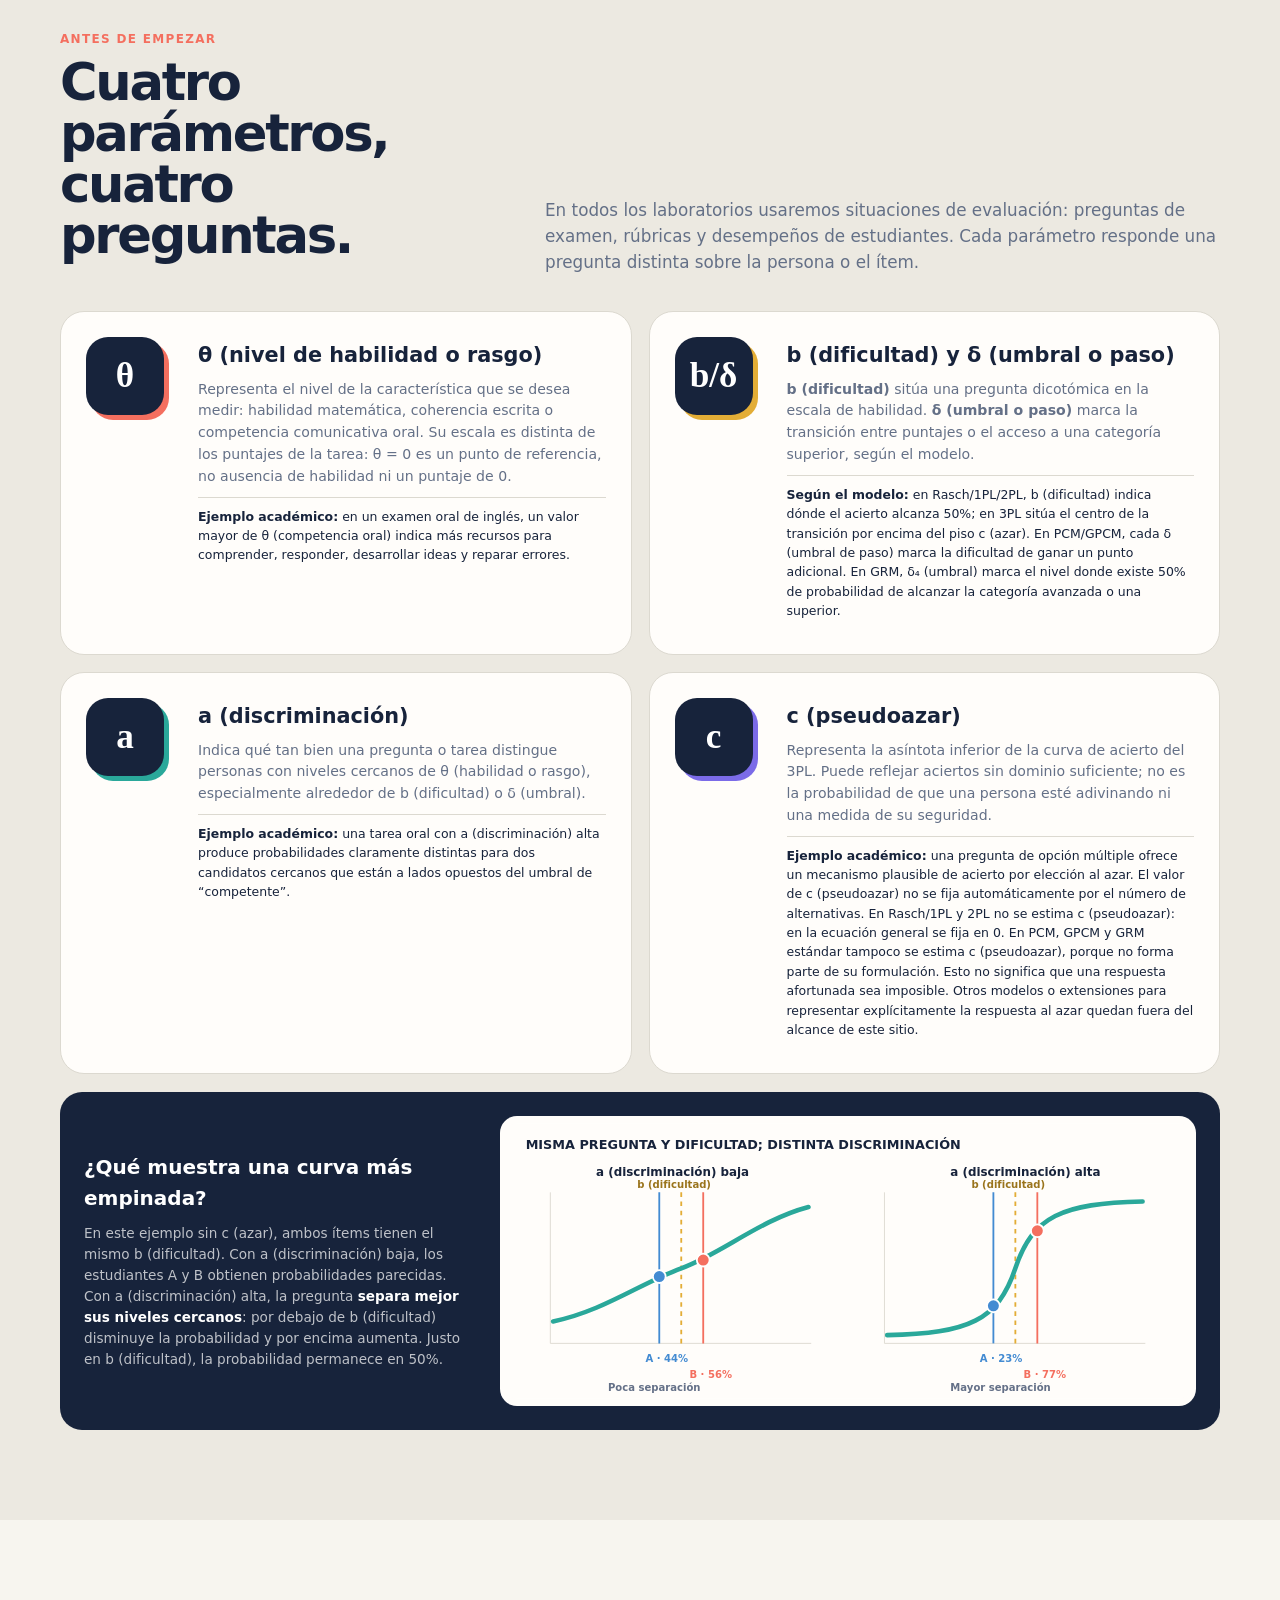
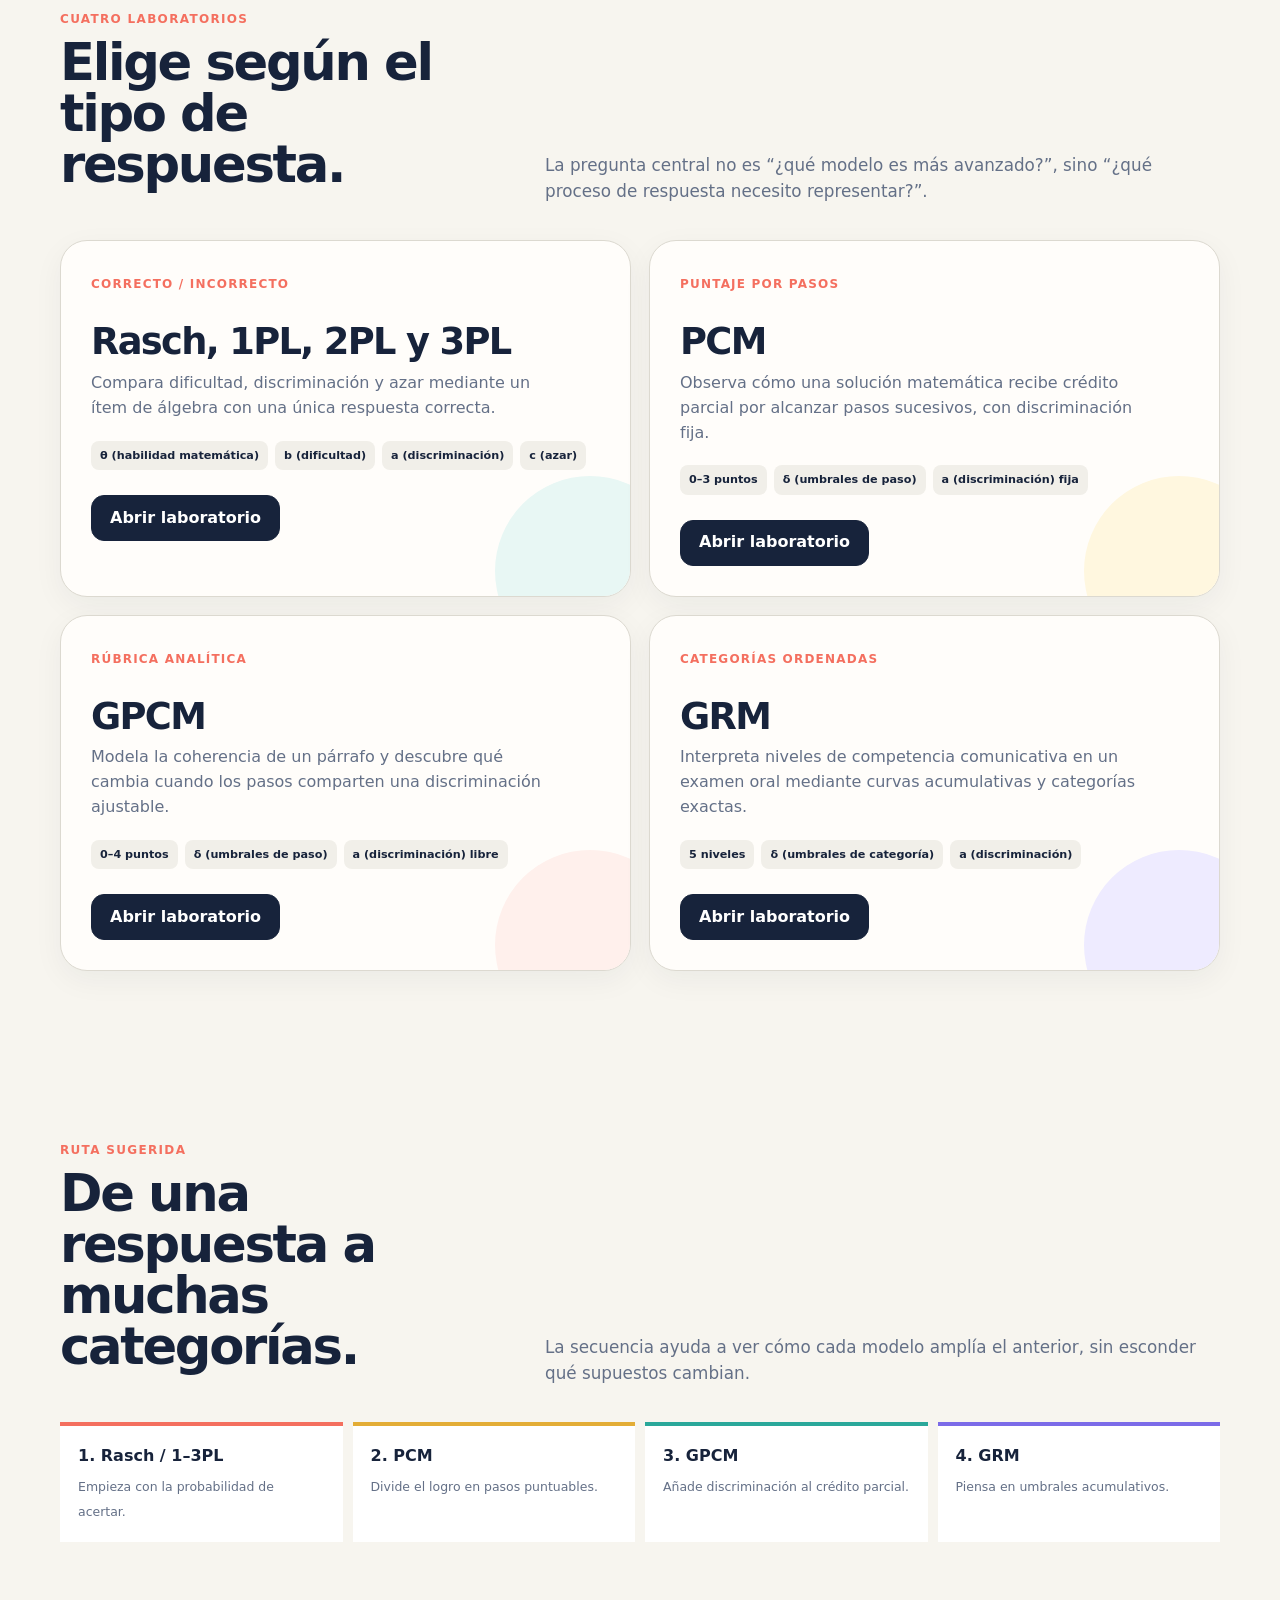
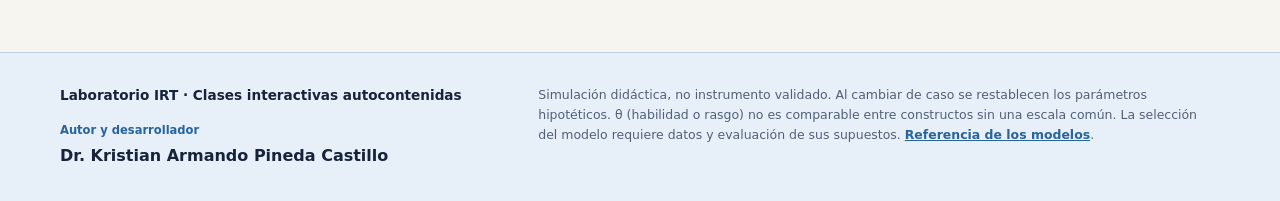
==== commit ac5cb49a: "Replace floating explorer with model section menus and mobile navigation ribbon" ====
--- a/index.html
+++ b/index.html
@@ -5,8 +5,8 @@
   <meta name="viewport" content="width=device-width, initial-scale=1">
   <meta name="description" content="Laboratorio IRT: clases interactivas de GRM, Rasch, PCM y GPCM.">
   <title>Laboratorio IRT · Modelos interactivos</title>
-  <link rel="stylesheet" href="lab-common.css?v=score-language-14">
-  <link rel="stylesheet" href="author-header.css?v=score-language-14">
+  <link rel="stylesheet" href="lab-common.css?v=model-menu-15">
+  <link rel="stylesheet" href="author-header.css?v=model-menu-15">
   <style>
     .home-hero { min-height: 690px; }
     .model-map {
@@ -151,10 +151,9 @@
       .discrimination-figure { min-height: 240px; }
     }
   </style>
-  <link rel="stylesheet" href="hero-heading.css?v=score-language-14">
-  <link rel="stylesheet" href="page-explorer.css?v=score-language-14">
-  <link rel="stylesheet" href="site-footer.css?v=score-language-14">
-  <script src="page-explorer.js?v=score-language-14" defer></script>
+  <link rel="stylesheet" href="hero-heading.css?v=model-menu-15">
+  <link rel="stylesheet" href="site-footer.css?v=model-menu-15">
+  <script src="site-navigation.js?v=model-menu-15" defer></script>
 </head>
 <body>
   <header class="site-header">
@@ -163,29 +162,24 @@
       <div class="site-author"><span class="author-role">Desarrollador (autor)</span><strong>Dr. Kristian Armando Pineda Castillo</strong></div>
     </div>
     <div class="header-links">
-    <a class="brand" href="index.html?v=score-language-14" aria-label="Ir a la portada de Laboratorio IRT"><span class="brand-mark">I</span><span>Laboratorio IRT: Inicio</span></a>
+    <a class="brand" href="index.html?v=model-menu-15" aria-label="Ir a la portada de Laboratorio IRT"><span class="brand-mark">I</span><span>Laboratorio IRT: Inicio</span></a>
+    <div class="model-nav-band" id="modelNavBand">
+    <div class="model-nav-row" id="modelNavRow">
+    <button class="model-nav-scroll" id="modelNavPrevious" type="button" aria-label="Mostrar modelos anteriores" hidden>‹</button>
     <nav class="site-nav" aria-label="Modelos">
-      <a class="active" aria-current="page" href="index.html?v=score-language-14">Inicio</a>
-      <a href="rasch.html?v=score-language-14">Rasch / 1–3PL</a>
-      <a href="pcm.html?v=score-language-14">PCM</a>
-      <a href="gpcm.html?v=score-language-14">GPCM</a>
-      <a href="grm.html?v=score-language-14">GRM</a>
+      <a class="active" aria-current="page" href="index.html?v=model-menu-15">Inicio</a>
+      <a href="rasch.html?v=model-menu-15">Rasch / 1–3PL</a>
+      <a href="pcm.html?v=model-menu-15">PCM</a>
+      <a href="gpcm.html?v=model-menu-15">GPCM</a>
+      <a href="grm.html?v=model-menu-15">GRM</a>
     </nav>
+    <button class="model-nav-scroll" id="modelNavNext" type="button" aria-label="Mostrar modelos siguientes" hidden>›</button>
+    </div>
+    <div class="model-nav-track" id="modelNavScrollTrack" aria-hidden="true" hidden><div class="model-nav-thumb" id="modelNavScrollThumb"></div></div>
+    <p class="model-nav-hint"><span id="modelNavHint">Selecciona un modelo para abrir su página.</span> <span id="modelNavScrollHint" hidden>Más modelos: desplaza la franja o usa las flechas.</span></p>
+    </div>
     </div>
   </header>
-
-  <nav class="page-explorer" id="pageExplorer" aria-label="Secciones de esta página">
-    <p class="page-explorer-title" id="pageExplorerTitle">Explorar esta página</p>
-    <button class="page-explorer-toggle" id="pageExplorerToggle" type="button" aria-expanded="true" aria-controls="pageExplorerLinks" hidden>Explorar esta página <span id="pageExplorerIndicator" aria-hidden="true">−</span></button>
-    <ol id="pageExplorerLinks">
-      <li><a href="#inicio">Presentación</a></li><li><a href="#casos">Tipos de respuesta</a></li><li><a href="#parametros">Parámetros</a></li><li><a href="#modelos">Elegir laboratorio</a></li><li><a href="#ruta">Ruta sugerida</a></li>
-    </ol>
-    <div class="page-explorer-tools" id="pageExplorerTools" hidden>
-      <button type="button" id="pageExplorerMove" aria-describedby="pageExplorerMoveHelp">Mover</button><button type="button" id="pageExplorerReset">Restablecer</button>
-      <span class="page-explorer-help" id="pageExplorerMoveHelp">Arrastra Mover o usa las flechas del teclado.</span>
-      <span class="page-explorer-status" id="pageExplorerStatus" role="status"></span>
-    </div>
-  </nav>
 
   <main>
     <section class="wrap hero home-hero" id="inicio">
@@ -196,7 +190,7 @@
         <p class="lede">Un sitio para aprender IRT manipulando personas, ítems, pasos y categorías. Cada laboratorio traduce los parámetros técnicos a una situación de evaluación concreta.</p>
         <div class="hero-actions">
           <a class="button primary" href="#modelos">Explorar modelos</a>
-          <a class="button" href="rasch.html?v=score-language-14">Empezar por Rasch</a>
+          <a class="button" href="rasch.html?v=model-menu-15">Empezar por Rasch</a>
         </div>
       </div>
       <div class="hero-art" aria-label="Mapa de modelos IRT">
@@ -215,9 +209,9 @@
         <p class="section-copy">Cada laboratorio incluye tres casos seleccionables. Elige cómo se registra la respuesta: correcto/incorrecto, crédito parcial o categorías de una rúbrica. El contexto orienta la interpretación, pero no valida por sí solo el modelo.</p>
       </div>
       <div class="cards">
-        <article class="card"><span class="card-tag">Opción múltiple</span><h3>Una respuesta correcta entre alternativas</h3><p>Explora c (pseudoazar) en 3PL. Tener cuatro opciones no fija automáticamente ese parámetro en 0.25.</p><a class="button" href="rasch.html?v=score-language-14&amp;case=choice&amp;model=3pl#laboratorio">Ver opción múltiple</a></article>
-        <article class="card"><span class="card-tag">Rúbrica oral</span><h3>Comunicación en inglés</h3><p>Explora la probabilidad de cada categoría o de alcanzar un nivel o uno superior. Dudar al hablar no equivale a un parámetro de adivinanza.</p><a class="button" href="grm.html?v=score-language-14&amp;case=oral#laboratorio">Ver examen oral</a></article>
-        <article class="card"><span class="card-tag">Crédito parcial</span><h3>Procedimiento y justificación matemática</h3><p>Explora cómo se distribuyen los puntajes de una solución. PCM mantiene a (discriminación) fija; para explorar una discriminación ajustable, visita el laboratorio GPCM. Cada página presenta su propia rúbrica.</p><a class="button" href="pcm.html?v=score-language-14&amp;case=math#laboratorio">Ver solución matemática</a></article>
+        <article class="card"><span class="card-tag">Opción múltiple</span><h3>Una respuesta correcta entre alternativas</h3><p>Explora c (pseudoazar) en 3PL. Tener cuatro opciones no fija automáticamente ese parámetro en 0.25.</p><a class="button" href="rasch.html?v=model-menu-15&amp;case=choice&amp;model=3pl#laboratorio">Ver opción múltiple</a></article>
+        <article class="card"><span class="card-tag">Rúbrica oral</span><h3>Comunicación en inglés</h3><p>Explora la probabilidad de cada categoría o de alcanzar un nivel o uno superior. Dudar al hablar no equivale a un parámetro de adivinanza.</p><a class="button" href="grm.html?v=model-menu-15&amp;case=oral#laboratorio">Ver examen oral</a></article>
+        <article class="card"><span class="card-tag">Crédito parcial</span><h3>Procedimiento y justificación matemática</h3><p>Explora cómo se distribuyen los puntajes de una solución. PCM mantiene a (discriminación) fija; para explorar una discriminación ajustable, visita el laboratorio GPCM. Cada página presenta su propia rúbrica.</p><a class="button" href="pcm.html?v=model-menu-15&amp;case=math#laboratorio">Ver solución matemática</a></article>
       </div>
     </section>
 
@@ -316,28 +310,28 @@
           <h2>Rasch, 1PL, 2PL y 3PL</h2>
           <p>Compara dificultad, discriminación y azar mediante un ítem de álgebra con una única respuesta correcta.</p>
           <div class="model-meta"><span>θ (habilidad matemática)</span><span>b (dificultad)</span><span>a (discriminación)</span><span>c (azar)</span></div>
-          <a class="button primary" href="rasch.html?v=score-language-14">Abrir laboratorio</a>
+          <a class="button primary" href="rasch.html?v=model-menu-15">Abrir laboratorio</a>
         </article>
         <article class="model-card">
           <span class="model-code">Puntaje por pasos</span>
           <h2>PCM</h2>
           <p>Observa cómo una solución matemática recibe crédito parcial por alcanzar pasos sucesivos, con discriminación fija.</p>
           <div class="model-meta"><span>0–3 puntos</span><span>δ (umbrales de paso)</span><span>a (discriminación) fija</span></div>
-          <a class="button primary" href="pcm.html?v=score-language-14">Abrir laboratorio</a>
+          <a class="button primary" href="pcm.html?v=model-menu-15">Abrir laboratorio</a>
         </article>
         <article class="model-card">
           <span class="model-code">Rúbrica analítica</span>
           <h2>GPCM</h2>
           <p>Modela la coherencia de un párrafo y descubre qué cambia cuando los pasos comparten una discriminación ajustable.</p>
           <div class="model-meta"><span>0–4 puntos</span><span>δ (umbrales de paso)</span><span>a (discriminación) libre</span></div>
-          <a class="button primary" href="gpcm.html?v=score-language-14">Abrir laboratorio</a>
+          <a class="button primary" href="gpcm.html?v=model-menu-15">Abrir laboratorio</a>
         </article>
         <article class="model-card">
           <span class="model-code">Categorías ordenadas</span>
           <h2>GRM</h2>
           <p>Interpreta niveles de competencia comunicativa en un examen oral mediante curvas acumulativas y categorías exactas.</p>
           <div class="model-meta"><span>5 niveles</span><span>δ (umbrales de categoría)</span><span>a (discriminación)</span></div>
-          <a class="button primary" href="grm.html?v=score-language-14">Abrir laboratorio</a>
+          <a class="button primary" href="grm.html?v=model-menu-15">Abrir laboratorio</a>
         </article>
       </div>
     </section>
--- a/author-header.css
+++ b/author-header.css
@@ -1,4 +1,4 @@
-html { scroll-padding-top: 150px; }
+html { scroll-padding-top: var(--page-header-offset, 200px); }
 
 .site-header, .topbar {
   flex-wrap: wrap;
@@ -57,26 +57,59 @@
 }
 .header-links .brand { flex-shrink: 0; gap: 12px; font-size: 1rem; font-weight: 900; letter-spacing: -.01em; white-space: nowrap; }
 .header-links .brand-mark { width: 39px; height: 39px; }
-.header-links .site-nav { display: flex; align-items: center; flex-wrap: nowrap; flex-shrink: 0; gap: 5px; white-space: nowrap; }
-.header-links .site-nav a { padding: 8px 11px; border-radius: 999px; color: #526077; font-size: .8rem; font-weight: 800; text-decoration: none; }
+.model-nav-band { flex: 1 1 auto; min-width: 0; max-width: 100%; padding: 6px 8px; border: 1px solid #b5cae2; border-radius: 12px; background: #d4e2f2; }
+.model-nav-row { display: flex; align-items: center; gap: 4px; min-width: 0; }
+.header-links .site-nav { display: flex; align-items: center; justify-content: flex-start; flex-wrap: nowrap; flex: 1 1 auto; min-width: 0; gap: 5px; padding: 4px; overflow-x: auto; overscroll-behavior-x: contain; white-space: nowrap; scrollbar-width: auto; scrollbar-color: #526d8a #e7eff8; }
+.header-links .site-nav::-webkit-scrollbar { height: 9px; }
+.header-links .site-nav::-webkit-scrollbar-track { border-radius: 5px; background: #e7eff8; }
+.header-links .site-nav::-webkit-scrollbar-thumb { border: 2px solid #e7eff8; border-radius: 5px; background: #526d8a; }
+.header-links .site-nav a, .header-links .site-nav button { display: inline-flex; align-items: center; justify-content: center; gap: 6px; flex: 0 0 auto; min-height: 44px; padding: 8px 11px; border: 0; border-radius: 999px; color: #526077; background: transparent; font: inherit; font-size: .8rem; font-weight: 800; text-decoration: none; cursor: pointer; }
 .header-links .site-nav a:hover { color: #17233b; background: #d4e2f2; }
+.header-links .site-nav button:hover, .header-links .site-nav button[aria-expanded="true"] { color: #17233b; background: #bcd2e9; }
 .header-links .site-nav a.active, .header-links .site-nav a[aria-current="page"] { color: white; background: #17233b; }
-.header-links a:focus-visible { outline: 3px solid #28649a; outline-offset: 3px; }
+.header-links .site-nav button.active, .header-links .site-nav button[aria-current="page"] { color: white; background: #17233b; }
+.model-nav-chevron { font-size: .65rem; }
+.header-links a:focus-visible, .header-links button:focus-visible, .model-sections a:focus-visible, .model-sections button:focus-visible { outline: 3px solid #28649a; outline-offset: 2px; }
+.model-nav-scroll { flex: 0 0 32px; width: 32px; min-height: 44px; padding: 0; border: 1px solid #9ab6d5; border-radius: 9px; color: #17233b; background: #f7fbff; font: inherit; font-size: 1.4rem; cursor: pointer; }
+.model-nav-scroll:disabled { opacity: .45; cursor: default; }
+.model-nav-hint { display: none; margin: 4px 4px 0; color: #36546f; font-size: .65rem; line-height: 1.4; }
+.model-nav-band.has-overflow .model-nav-hint { display: block; }
+.model-nav-track { height: 5px; margin: 4px; overflow: hidden; border-radius: 4px; background: #a5bdd8; }
+.model-nav-thumb { height: 100%; border-radius: inherit; background: #36546f; }
+.model-sections { flex: 1 1 100%; min-width: 0; padding: 12px; border: 1px solid #b5cae2; border-radius: 12px; background: #f7fbff; }
+.model-sections-head { display: flex; align-items: center; justify-content: space-between; gap: 12px; }
+.model-sections h2 { margin: 0; color: #17233b; font-size: 1rem; line-height: 1.4; }
+.model-sections-close { flex-shrink: 0; min-height: 44px; padding: 7px 12px; border: 1px solid #b5cae2; border-radius: 8px; color: #17233b; background: white; font: inherit; font-size: .78rem; font-weight: 750; cursor: pointer; }
+.model-sections ol { display: grid; grid-template-columns: repeat(auto-fit, minmax(170px, 1fr)); gap: 6px; max-height: min(280px, 35dvh); overflow-y: auto; overscroll-behavior-y: contain; margin: 8px 0 0; padding: 4px; list-style: none; }
+.model-sections li { min-width: 0; }
+.model-sections a { display: flex; align-items: center; min-height: 44px; height: 100%; padding: 10px; border-radius: 8px; color: #36546f; font-size: .8rem; font-weight: 650; line-height: 1.4; text-decoration: none; }
+.model-sections a:hover { background: #e7eff8; }
+.model-sections a[aria-current="location"] { color: #17233b; background: #fff1cb; font-weight: 850; }
+.site-header [hidden], .topbar [hidden] { display: none !important; }
 
 @media (max-width: 1120px) {
   .header-links {
     flex-basis: 100%;
-    overflow-x: auto;
-    overscroll-behavior-x: contain;
-    padding: 2px 0;
+    flex-wrap: wrap;
+    gap: 10px;
+    padding: 0;
     border-left: 0;
-    scrollbar-width: thin;
   }
+  .model-nav-band { flex-basis: 100%; }
+  .model-nav-hint { display: block; }
 }
 @media (max-width: 760px) {
   .site-header, .topbar { align-items: center; gap: 12px; padding-top: 12px; padding-bottom: 12px; }
   .author-profile { flex-basis: 100%; }
   .header-links { justify-content: flex-start; }
+  .header-links .brand { font-size: .85rem; white-space: normal; }
   .header-links .site-nav, .header-links .topnav { display: flex; }
   .site-author { font-size: .78rem; }
+  .model-sections ol { grid-template-columns: repeat(2, minmax(0, 1fr)); }
 }
+@media (prefers-reduced-motion: reduce) {
+  html { scroll-behavior: auto; }
+}
+@media print {
+  .model-nav-band, .model-sections { display: none; }
+}
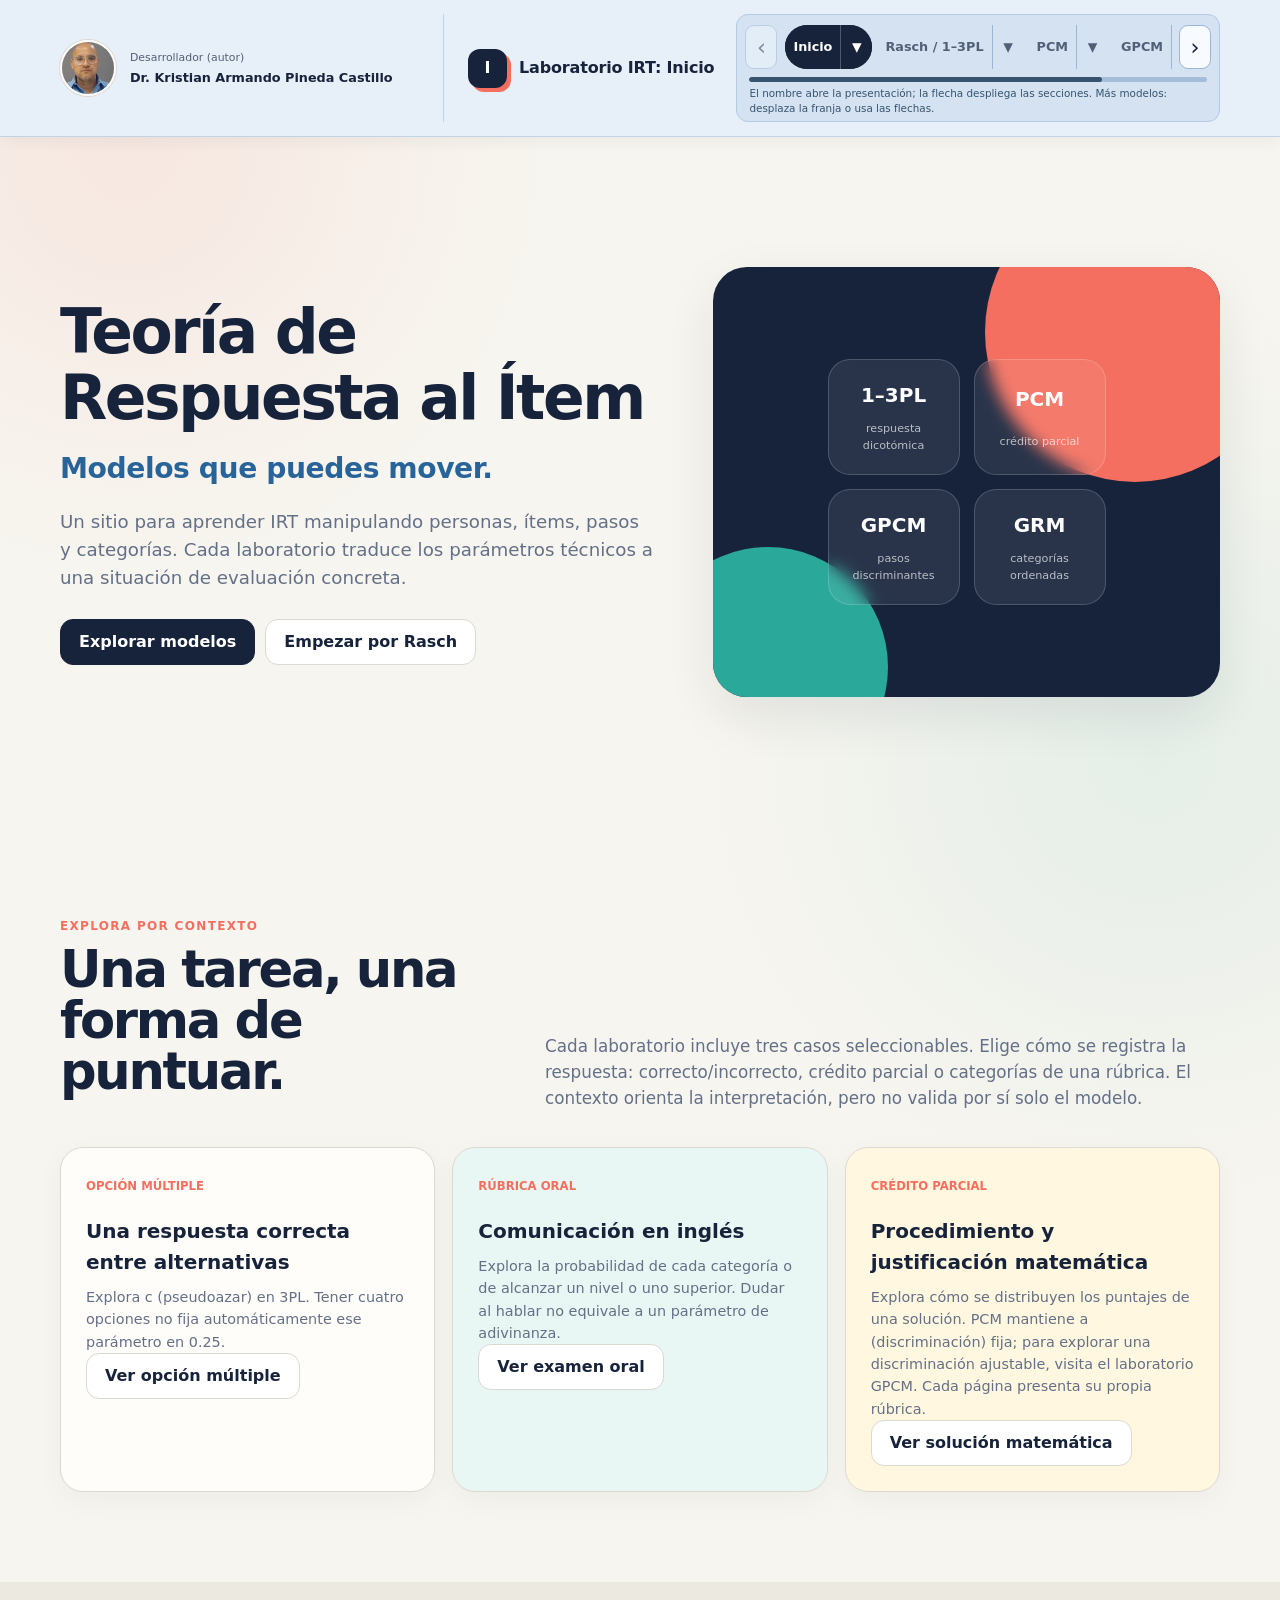
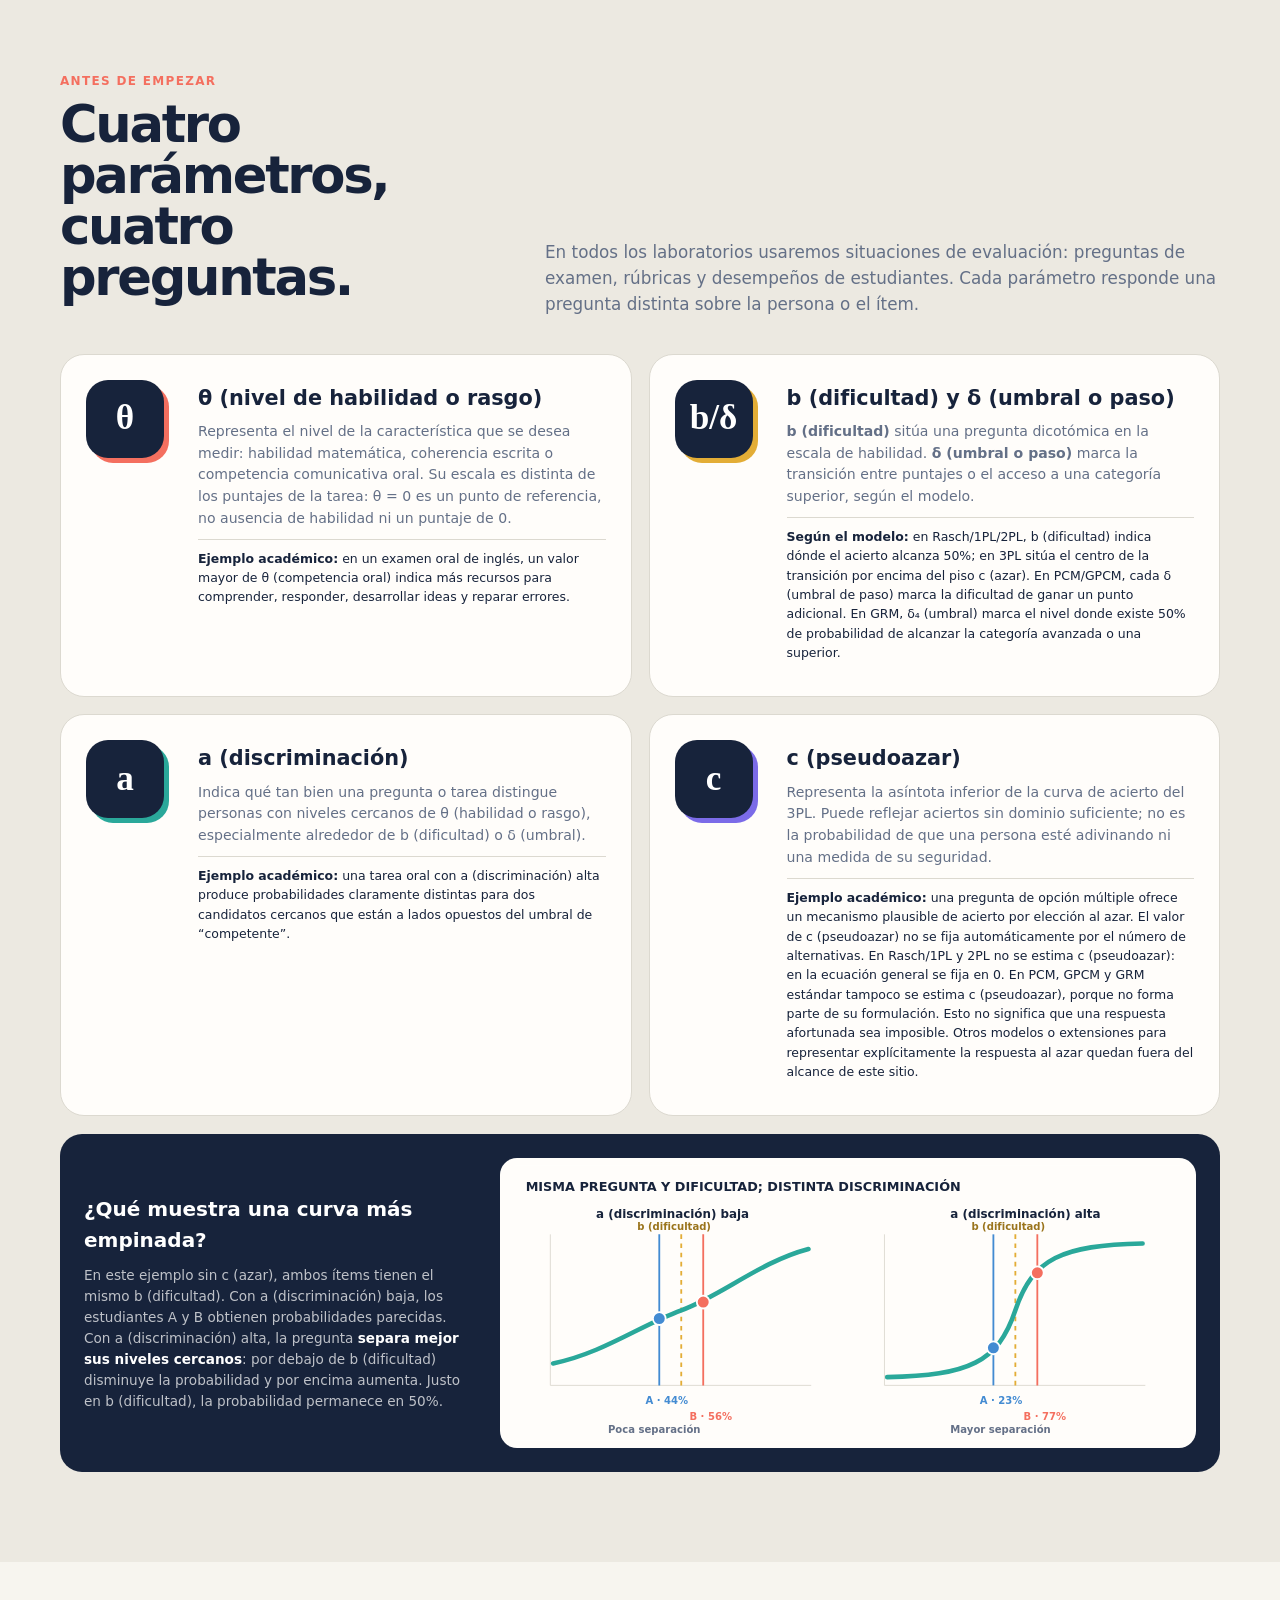
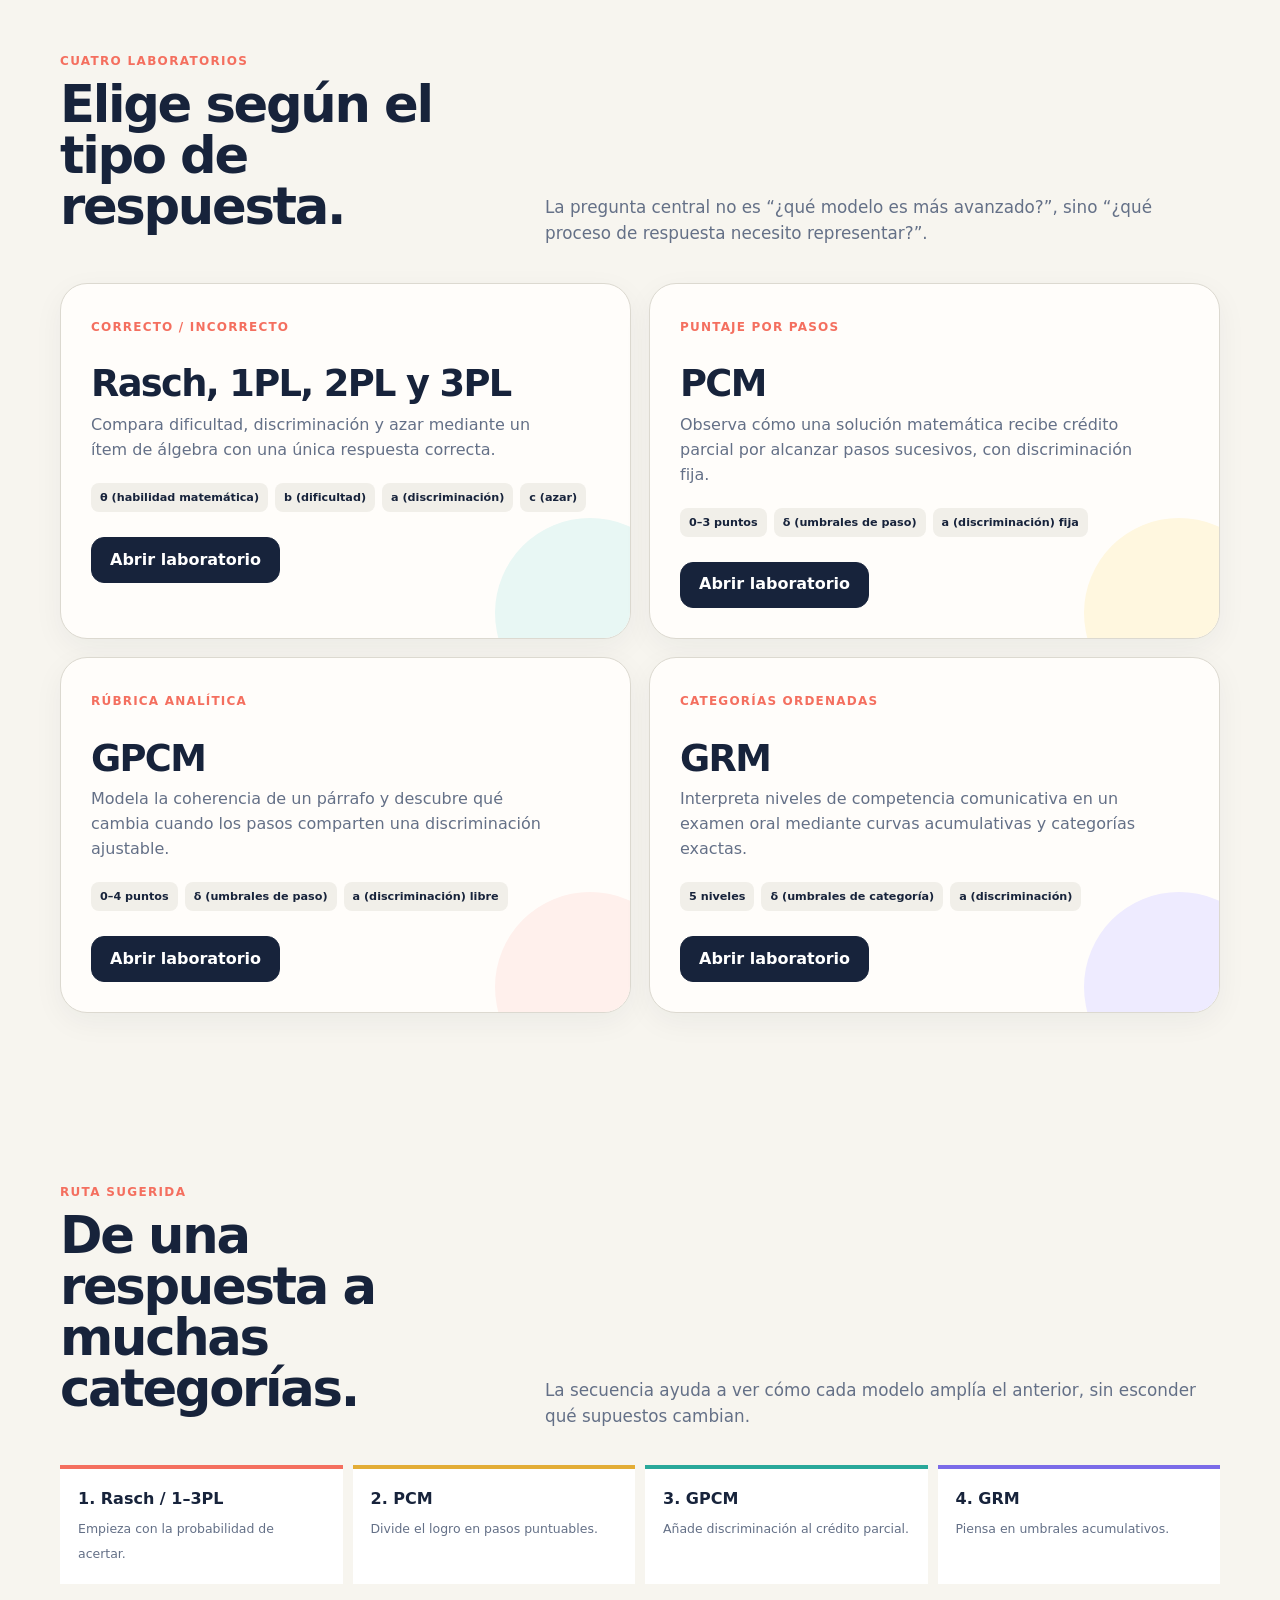
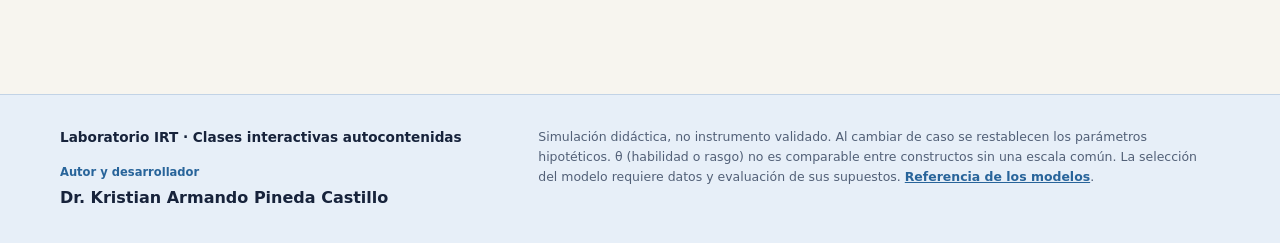
==== commit 48292762: "Refine split model navigation and collapsible mobile header" ====
--- a/index.html
+++ b/index.html
@@ -5,8 +5,8 @@
   <meta name="viewport" content="width=device-width, initial-scale=1">
   <meta name="description" content="Laboratorio IRT: clases interactivas de GRM, Rasch, PCM y GPCM.">
   <title>Laboratorio IRT · Modelos interactivos</title>
-  <link rel="stylesheet" href="lab-common.css?v=model-menu-15">
-  <link rel="stylesheet" href="author-header.css?v=model-menu-15">
+  <link rel="stylesheet" href="lab-common.css?v=split-nav-16">
+  <link rel="stylesheet" href="author-header.css?v=split-nav-16">
   <style>
     .home-hero { min-height: 690px; }
     .model-map {
@@ -151,9 +151,9 @@
       .discrimination-figure { min-height: 240px; }
     }
   </style>
-  <link rel="stylesheet" href="hero-heading.css?v=model-menu-15">
-  <link rel="stylesheet" href="site-footer.css?v=model-menu-15">
-  <script src="site-navigation.js?v=model-menu-15" defer></script>
+  <link rel="stylesheet" href="hero-heading.css?v=split-nav-16">
+  <link rel="stylesheet" href="site-footer.css?v=split-nav-16">
+  <script src="site-navigation.js?v=split-nav-16" defer></script>
 </head>
 <body>
   <header class="site-header">
@@ -162,16 +162,17 @@
       <div class="site-author"><span class="author-role">Desarrollador (autor)</span><strong>Dr. Kristian Armando Pineda Castillo</strong></div>
     </div>
     <div class="header-links">
-    <a class="brand" href="index.html?v=model-menu-15" aria-label="Ir a la portada de Laboratorio IRT"><span class="brand-mark">I</span><span>Laboratorio IRT: Inicio</span></a>
+    <a class="brand" href="index.html?v=split-nav-16" aria-label="Ir a la portada de Laboratorio IRT"><span class="brand-mark">I</span><span>Laboratorio IRT<span class="brand-page-name">: Inicio</span></span></a>
+    <button class="mobile-nav-toggle" id="modelNavToggle" type="button" aria-expanded="false" aria-controls="modelNavBand" aria-label="Mostrar menú de modelos" hidden>Menú</button>
     <div class="model-nav-band" id="modelNavBand">
     <div class="model-nav-row" id="modelNavRow">
     <button class="model-nav-scroll" id="modelNavPrevious" type="button" aria-label="Mostrar modelos anteriores" hidden>‹</button>
     <nav class="site-nav" aria-label="Modelos">
-      <a class="active" aria-current="page" href="index.html?v=model-menu-15">Inicio</a>
-      <a href="rasch.html?v=model-menu-15">Rasch / 1–3PL</a>
-      <a href="pcm.html?v=model-menu-15">PCM</a>
-      <a href="gpcm.html?v=model-menu-15">GPCM</a>
-      <a href="grm.html?v=model-menu-15">GRM</a>
+      <a class="active" aria-current="page" href="index.html?v=split-nav-16#inicio">Inicio</a>
+      <a href="rasch.html?v=split-nav-16#inicio">Rasch / 1–3PL</a>
+      <a href="pcm.html?v=split-nav-16#inicio">PCM</a>
+      <a href="gpcm.html?v=split-nav-16#inicio">GPCM</a>
+      <a href="grm.html?v=split-nav-16#inicio">GRM</a>
     </nav>
     <button class="model-nav-scroll" id="modelNavNext" type="button" aria-label="Mostrar modelos siguientes" hidden>›</button>
     </div>
@@ -184,13 +185,12 @@
   <main>
     <section class="wrap hero home-hero" id="inicio">
       <div>
-        <p class="eyebrow">Laboratorio IRT</p>
         <h1 class="hero-title">Teoría de Respuesta al Ítem</h1>
         <p class="hero-subtitle">Modelos que puedes mover.</p>
         <p class="lede">Un sitio para aprender IRT manipulando personas, ítems, pasos y categorías. Cada laboratorio traduce los parámetros técnicos a una situación de evaluación concreta.</p>
         <div class="hero-actions">
           <a class="button primary" href="#modelos">Explorar modelos</a>
-          <a class="button" href="rasch.html?v=model-menu-15">Empezar por Rasch</a>
+          <a class="button" href="rasch.html?v=split-nav-16">Empezar por Rasch</a>
         </div>
       </div>
       <div class="hero-art" aria-label="Mapa de modelos IRT">
@@ -209,9 +209,9 @@
         <p class="section-copy">Cada laboratorio incluye tres casos seleccionables. Elige cómo se registra la respuesta: correcto/incorrecto, crédito parcial o categorías de una rúbrica. El contexto orienta la interpretación, pero no valida por sí solo el modelo.</p>
       </div>
       <div class="cards">
-        <article class="card"><span class="card-tag">Opción múltiple</span><h3>Una respuesta correcta entre alternativas</h3><p>Explora c (pseudoazar) en 3PL. Tener cuatro opciones no fija automáticamente ese parámetro en 0.25.</p><a class="button" href="rasch.html?v=model-menu-15&amp;case=choice&amp;model=3pl#laboratorio">Ver opción múltiple</a></article>
-        <article class="card"><span class="card-tag">Rúbrica oral</span><h3>Comunicación en inglés</h3><p>Explora la probabilidad de cada categoría o de alcanzar un nivel o uno superior. Dudar al hablar no equivale a un parámetro de adivinanza.</p><a class="button" href="grm.html?v=model-menu-15&amp;case=oral#laboratorio">Ver examen oral</a></article>
-        <article class="card"><span class="card-tag">Crédito parcial</span><h3>Procedimiento y justificación matemática</h3><p>Explora cómo se distribuyen los puntajes de una solución. PCM mantiene a (discriminación) fija; para explorar una discriminación ajustable, visita el laboratorio GPCM. Cada página presenta su propia rúbrica.</p><a class="button" href="pcm.html?v=model-menu-15&amp;case=math#laboratorio">Ver solución matemática</a></article>
+        <article class="card"><span class="card-tag">Opción múltiple</span><h3>Una respuesta correcta entre alternativas</h3><p>Explora c (pseudoazar) en 3PL. Tener cuatro opciones no fija automáticamente ese parámetro en 0.25.</p><a class="button" href="rasch.html?v=split-nav-16&amp;case=choice&amp;model=3pl#laboratorio">Ver opción múltiple</a></article>
+        <article class="card"><span class="card-tag">Rúbrica oral</span><h3>Comunicación en inglés</h3><p>Explora la probabilidad de cada categoría o de alcanzar un nivel o uno superior. Dudar al hablar no equivale a un parámetro de adivinanza.</p><a class="button" href="grm.html?v=split-nav-16&amp;case=oral#laboratorio">Ver examen oral</a></article>
+        <article class="card"><span class="card-tag">Crédito parcial</span><h3>Procedimiento y justificación matemática</h3><p>Explora cómo se distribuyen los puntajes de una solución. PCM mantiene a (discriminación) fija; para explorar una discriminación ajustable, visita el laboratorio GPCM. Cada página presenta su propia rúbrica.</p><a class="button" href="pcm.html?v=split-nav-16&amp;case=math#laboratorio">Ver solución matemática</a></article>
       </div>
     </section>
 
@@ -310,28 +310,28 @@
           <h2>Rasch, 1PL, 2PL y 3PL</h2>
           <p>Compara dificultad, discriminación y azar mediante un ítem de álgebra con una única respuesta correcta.</p>
           <div class="model-meta"><span>θ (habilidad matemática)</span><span>b (dificultad)</span><span>a (discriminación)</span><span>c (azar)</span></div>
-          <a class="button primary" href="rasch.html?v=model-menu-15">Abrir laboratorio</a>
+          <a class="button primary" href="rasch.html?v=split-nav-16">Abrir laboratorio</a>
         </article>
         <article class="model-card">
           <span class="model-code">Puntaje por pasos</span>
           <h2>PCM</h2>
           <p>Observa cómo una solución matemática recibe crédito parcial por alcanzar pasos sucesivos, con discriminación fija.</p>
           <div class="model-meta"><span>0–3 puntos</span><span>δ (umbrales de paso)</span><span>a (discriminación) fija</span></div>
-          <a class="button primary" href="pcm.html?v=model-menu-15">Abrir laboratorio</a>
+          <a class="button primary" href="pcm.html?v=split-nav-16">Abrir laboratorio</a>
         </article>
         <article class="model-card">
           <span class="model-code">Rúbrica analítica</span>
           <h2>GPCM</h2>
           <p>Modela la coherencia de un párrafo y descubre qué cambia cuando los pasos comparten una discriminación ajustable.</p>
           <div class="model-meta"><span>0–4 puntos</span><span>δ (umbrales de paso)</span><span>a (discriminación) libre</span></div>
-          <a class="button primary" href="gpcm.html?v=model-menu-15">Abrir laboratorio</a>
+          <a class="button primary" href="gpcm.html?v=split-nav-16">Abrir laboratorio</a>
         </article>
         <article class="model-card">
           <span class="model-code">Categorías ordenadas</span>
           <h2>GRM</h2>
           <p>Interpreta niveles de competencia comunicativa en un examen oral mediante curvas acumulativas y categorías exactas.</p>
           <div class="model-meta"><span>5 niveles</span><span>δ (umbrales de categoría)</span><span>a (discriminación)</span></div>
-          <a class="button primary" href="grm.html?v=model-menu-15">Abrir laboratorio</a>
+          <a class="button primary" href="grm.html?v=split-nav-16">Abrir laboratorio</a>
         </article>
       </div>
     </section>
--- a/author-header.css
+++ b/author-header.css
@@ -57,6 +57,8 @@
 }
 .header-links .brand { flex-shrink: 0; gap: 12px; font-size: 1rem; font-weight: 900; letter-spacing: -.01em; white-space: nowrap; }
 .header-links .brand-mark { width: 39px; height: 39px; }
+.mobile-nav-toggle { display: none; min-height: 44px; padding: 8px 12px; border: 1px solid #17233b; border-radius: 9px; color: white; background: #17233b; font: inherit; font-size: .8rem; font-weight: 800; cursor: pointer; }
+.mobile-nav-toggle[aria-expanded="true"] { background: #36546f; }
 .model-nav-band { flex: 1 1 auto; min-width: 0; max-width: 100%; padding: 6px 8px; border: 1px solid #b5cae2; border-radius: 12px; background: #d4e2f2; }
 .model-nav-row { display: flex; align-items: center; gap: 4px; min-width: 0; }
 .header-links .site-nav { display: flex; align-items: center; justify-content: flex-start; flex-wrap: nowrap; flex: 1 1 auto; min-width: 0; gap: 5px; padding: 4px; overflow-x: auto; overscroll-behavior-x: contain; white-space: nowrap; scrollbar-width: auto; scrollbar-color: #526d8a #e7eff8; }
@@ -67,8 +69,14 @@
 .header-links .site-nav a:hover { color: #17233b; background: #d4e2f2; }
 .header-links .site-nav button:hover, .header-links .site-nav button[aria-expanded="true"] { color: #17233b; background: #bcd2e9; }
 .header-links .site-nav a.active, .header-links .site-nav a[aria-current="page"] { color: white; background: #17233b; }
-.header-links .site-nav button.active, .header-links .site-nav button[aria-current="page"] { color: white; background: #17233b; }
-.model-nav-chevron { font-size: .65rem; }
+.model-nav-item { display: flex; align-items: stretch; flex: 0 0 auto; border-radius: 999px; }
+.model-nav-item.is-open { background: #bcd2e9; }
+.model-nav-item.is-current { background: #17233b; }
+.header-links .site-nav .model-nav-item > a { padding: 8px; border-radius: 999px 0 0 999px; }
+.header-links .site-nav .model-nav-item > button { min-width: 32px; padding: 4px; border-left: 1px solid #9ab6d5; border-radius: 0 999px 999px 0; }
+.header-links .site-nav .model-nav-item.is-current > button { color: white; border-left-color: rgba(255,255,255,.25); background: #17233b; }
+.model-nav-chevron { font-size: 1.2rem; line-height: 1; }
+.site-nav button[aria-expanded="true"] .model-nav-chevron { transform: rotate(180deg); }
 .header-links a:focus-visible, .header-links button:focus-visible, .model-sections a:focus-visible, .model-sections button:focus-visible { outline: 3px solid #28649a; outline-offset: 2px; }
 .model-nav-scroll { flex: 0 0 32px; width: 32px; min-height: 44px; padding: 0; border: 1px solid #9ab6d5; border-radius: 9px; color: #17233b; background: #f7fbff; font: inherit; font-size: 1.4rem; cursor: pointer; }
 .model-nav-scroll:disabled { opacity: .45; cursor: default; }
@@ -76,13 +84,13 @@
 .model-nav-band.has-overflow .model-nav-hint { display: block; }
 .model-nav-track { height: 5px; margin: 4px; overflow: hidden; border-radius: 4px; background: #a5bdd8; }
 .model-nav-thumb { height: 100%; border-radius: inherit; background: #36546f; }
-.model-sections { flex: 1 1 100%; min-width: 0; padding: 12px; border: 1px solid #b5cae2; border-radius: 12px; background: #f7fbff; }
+.model-sections { position: absolute; z-index: 21; top: 100%; width: min(280px, calc(100vw - 24px)); padding: 12px; border: 1px solid #b5cae2; border-radius: 0 0 12px 12px; background: #f7fbff; box-shadow: 0 10px 24px rgba(23,35,59,.15); }
 .model-sections-head { display: flex; align-items: center; justify-content: space-between; gap: 12px; }
 .model-sections h2 { margin: 0; color: #17233b; font-size: 1rem; line-height: 1.4; }
 .model-sections-close { flex-shrink: 0; min-height: 44px; padding: 7px 12px; border: 1px solid #b5cae2; border-radius: 8px; color: #17233b; background: white; font: inherit; font-size: .78rem; font-weight: 750; cursor: pointer; }
-.model-sections ol { display: grid; grid-template-columns: repeat(auto-fit, minmax(170px, 1fr)); gap: 6px; max-height: min(280px, 35dvh); overflow-y: auto; overscroll-behavior-y: contain; margin: 8px 0 0; padding: 4px; list-style: none; }
+.model-sections ol { display: flex; flex-direction: column; gap: 4px; max-height: min(480px, max(44px, calc(100dvh - var(--page-header-offset, 200px) - 76px))); overflow-y: auto; overscroll-behavior-y: contain; margin: 8px 0 0; padding: 4px; list-style: none; }
 .model-sections li { min-width: 0; }
-.model-sections a { display: flex; align-items: center; min-height: 44px; height: 100%; padding: 10px; border-radius: 8px; color: #36546f; font-size: .8rem; font-weight: 650; line-height: 1.4; text-decoration: none; }
+.model-sections a { display: flex; align-items: center; min-height: 44px; padding: 10px; border-radius: 8px; color: #36546f; font-size: .8rem; font-weight: 650; line-height: 1.4; text-decoration: none; }
 .model-sections a:hover { background: #e7eff8; }
 .model-sections a[aria-current="location"] { color: #17233b; background: #fff1cb; font-weight: 850; }
 .site-header [hidden], .topbar [hidden] { display: none !important; }
@@ -103,9 +111,11 @@
   .author-profile { flex-basis: 100%; }
   .header-links { justify-content: flex-start; }
   .header-links .brand { font-size: .85rem; white-space: normal; }
+  .brand-page-name { display: none; }
+  .mobile-nav-toggle { display: inline-flex; align-items: center; justify-content: center; margin-left: auto; }
   .header-links .site-nav, .header-links .topnav { display: flex; }
   .site-author { font-size: .78rem; }
-  .model-sections ol { grid-template-columns: repeat(2, minmax(0, 1fr)); }
+  .header-links .site-nav .model-nav-item > button { min-width: 44px; }
 }
 @media (prefers-reduced-motion: reduce) {
   html { scroll-behavior: auto; }
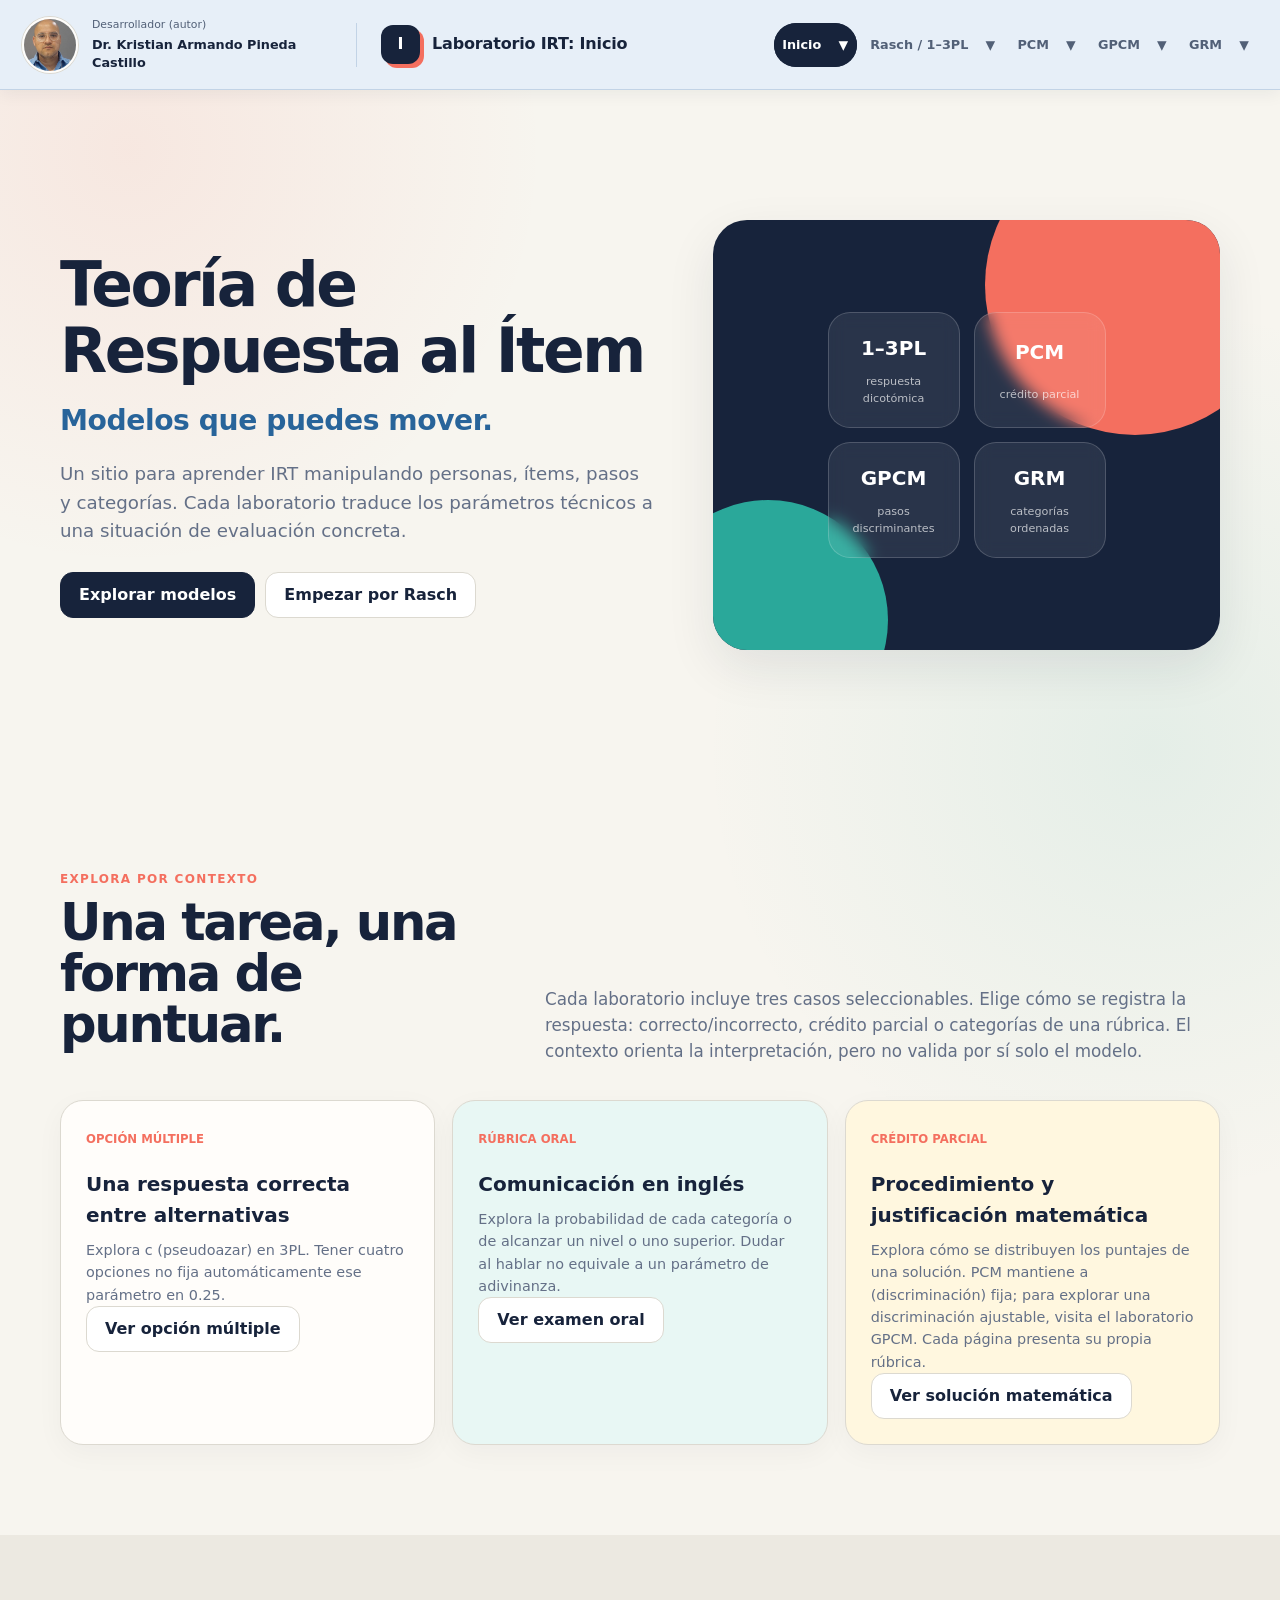
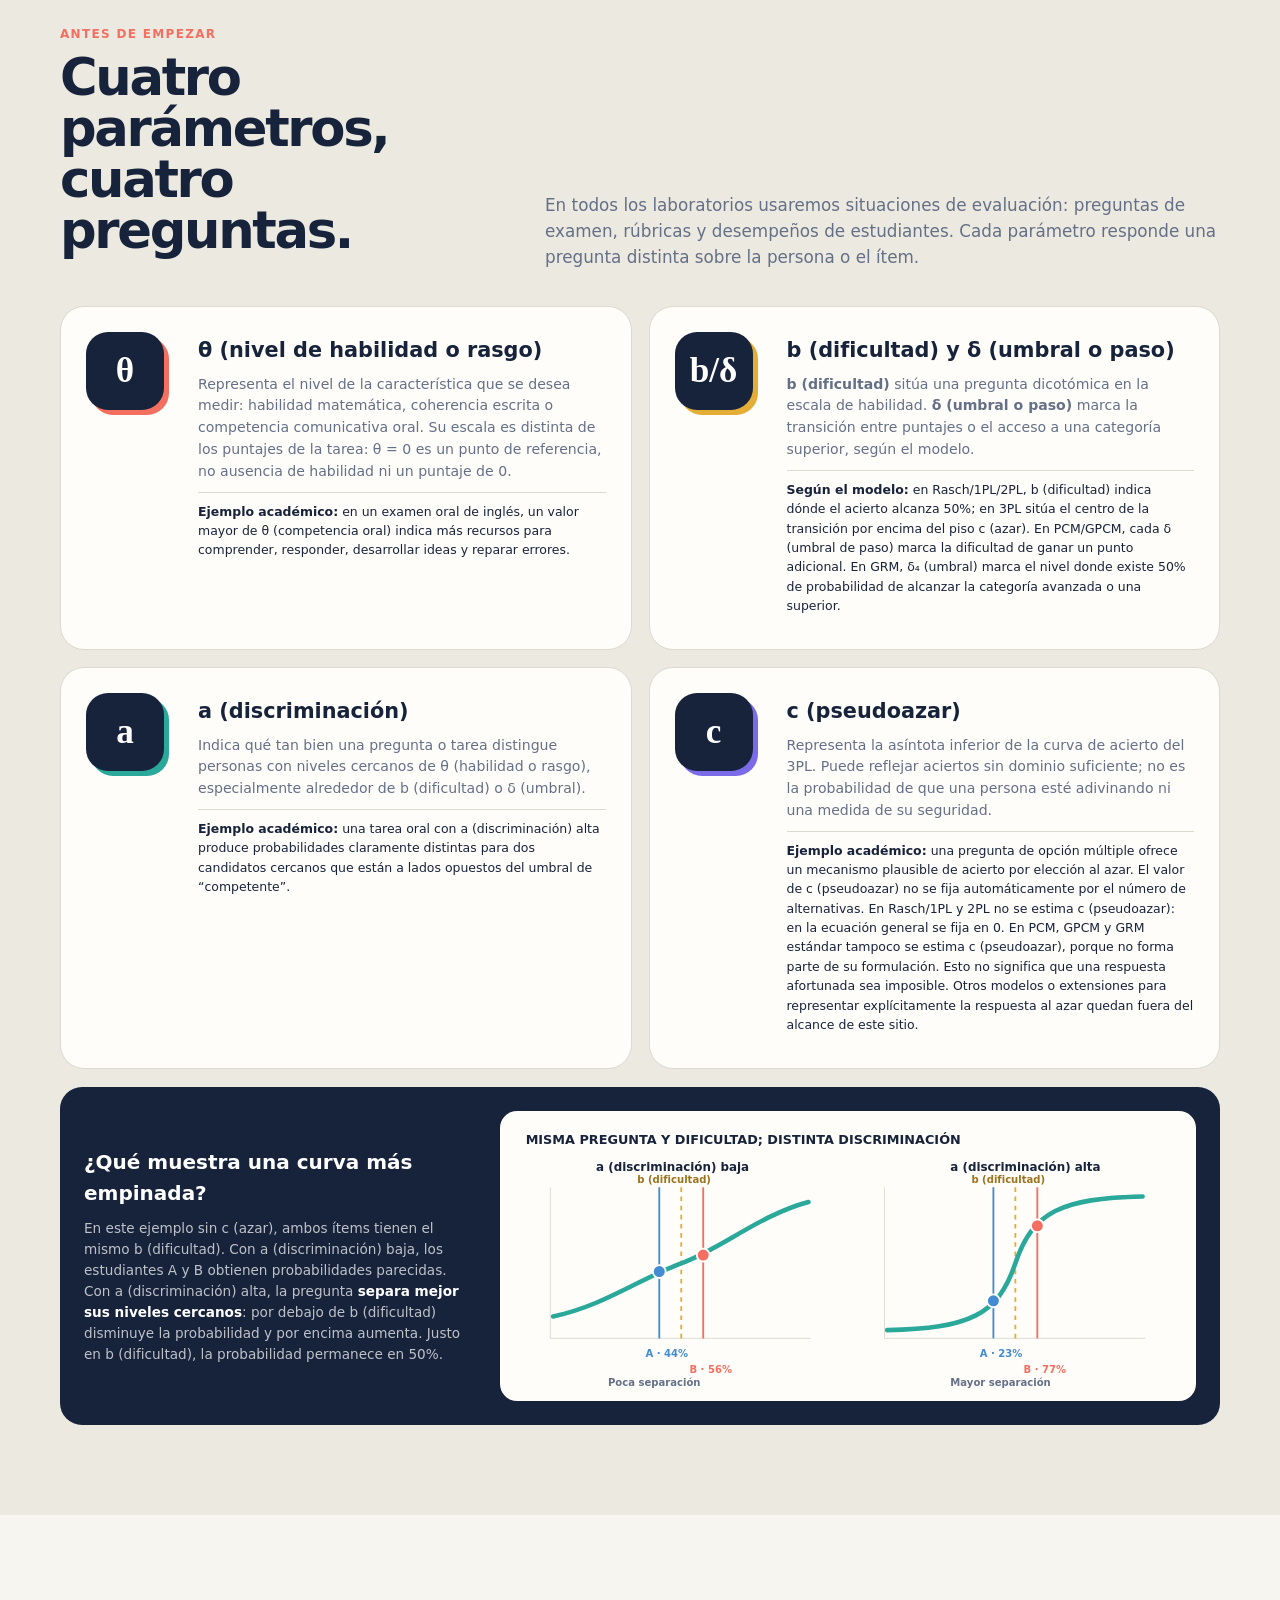
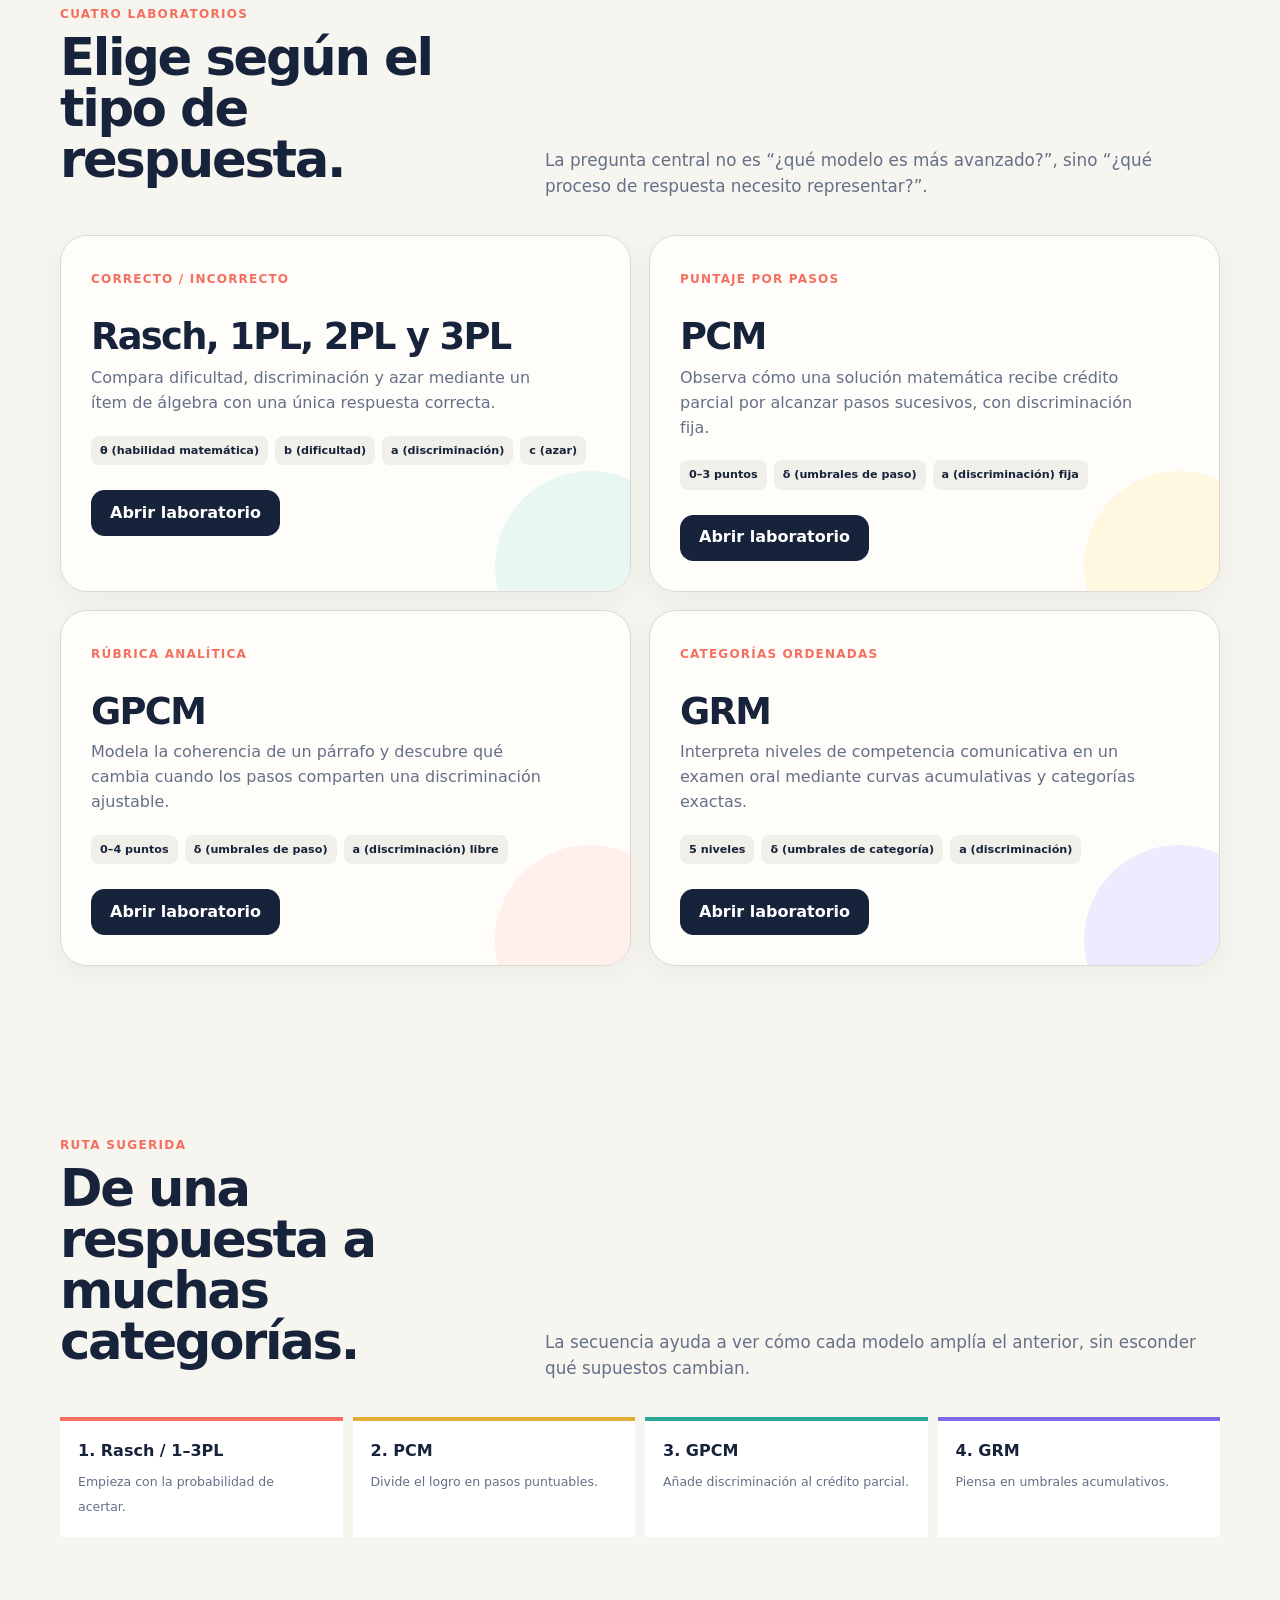
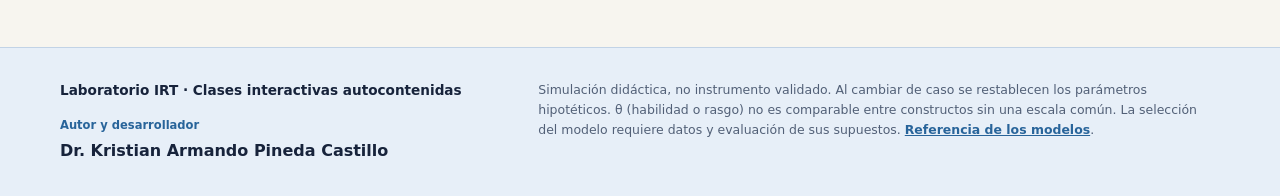
==== commit 80753500: "Use mobile model accordion and adjacent desktop dropdowns" ====
--- a/index.html
+++ b/index.html
@@ -5,8 +5,8 @@
   <meta name="viewport" content="width=device-width, initial-scale=1">
   <meta name="description" content="Laboratorio IRT: clases interactivas de GRM, Rasch, PCM y GPCM.">
   <title>Laboratorio IRT · Modelos interactivos</title>
-  <link rel="stylesheet" href="lab-common.css?v=split-nav-16">
-  <link rel="stylesheet" href="author-header.css?v=split-nav-16">
+  <link rel="stylesheet" href="lab-common.css?v=accordion-nav-17">
+  <link rel="stylesheet" href="author-header.css?v=accordion-nav-17">
   <style>
     .home-hero { min-height: 690px; }
     .model-map {
@@ -151,9 +151,9 @@
       .discrimination-figure { min-height: 240px; }
     }
   </style>
-  <link rel="stylesheet" href="hero-heading.css?v=split-nav-16">
-  <link rel="stylesheet" href="site-footer.css?v=split-nav-16">
-  <script src="site-navigation.js?v=split-nav-16" defer></script>
+  <link rel="stylesheet" href="hero-heading.css?v=accordion-nav-17">
+  <link rel="stylesheet" href="site-footer.css?v=accordion-nav-17">
+  <script src="site-navigation.js?v=accordion-nav-17" defer></script>
 </head>
 <body>
   <header class="site-header">
@@ -162,22 +162,16 @@
       <div class="site-author"><span class="author-role">Desarrollador (autor)</span><strong>Dr. Kristian Armando Pineda Castillo</strong></div>
     </div>
     <div class="header-links">
-    <a class="brand" href="index.html?v=split-nav-16" aria-label="Ir a la portada de Laboratorio IRT"><span class="brand-mark">I</span><span>Laboratorio IRT<span class="brand-page-name">: Inicio</span></span></a>
+    <a class="brand" href="index.html?v=accordion-nav-17" aria-label="Ir a la portada de Laboratorio IRT"><span class="brand-mark">I</span><span>Laboratorio IRT<span class="brand-page-name">: Inicio</span></span></a>
     <button class="mobile-nav-toggle" id="modelNavToggle" type="button" aria-expanded="false" aria-controls="modelNavBand" aria-label="Mostrar menú de modelos" hidden>Menú</button>
     <div class="model-nav-band" id="modelNavBand">
-    <div class="model-nav-row" id="modelNavRow">
-    <button class="model-nav-scroll" id="modelNavPrevious" type="button" aria-label="Mostrar modelos anteriores" hidden>‹</button>
     <nav class="site-nav" aria-label="Modelos">
-      <a class="active" aria-current="page" href="index.html?v=split-nav-16#inicio">Inicio</a>
-      <a href="rasch.html?v=split-nav-16#inicio">Rasch / 1–3PL</a>
-      <a href="pcm.html?v=split-nav-16#inicio">PCM</a>
-      <a href="gpcm.html?v=split-nav-16#inicio">GPCM</a>
-      <a href="grm.html?v=split-nav-16#inicio">GRM</a>
+      <a class="active" aria-current="page" href="index.html?v=accordion-nav-17#inicio">Inicio</a>
+      <a href="rasch.html?v=accordion-nav-17#inicio">Rasch / 1–3PL</a>
+      <a href="pcm.html?v=accordion-nav-17#inicio">PCM</a>
+      <a href="gpcm.html?v=accordion-nav-17#inicio">GPCM</a>
+      <a href="grm.html?v=accordion-nav-17#inicio">GRM</a>
     </nav>
-    <button class="model-nav-scroll" id="modelNavNext" type="button" aria-label="Mostrar modelos siguientes" hidden>›</button>
-    </div>
-    <div class="model-nav-track" id="modelNavScrollTrack" aria-hidden="true" hidden><div class="model-nav-thumb" id="modelNavScrollThumb"></div></div>
-    <p class="model-nav-hint"><span id="modelNavHint">Selecciona un modelo para abrir su página.</span> <span id="modelNavScrollHint" hidden>Más modelos: desplaza la franja o usa las flechas.</span></p>
     </div>
     </div>
   </header>
@@ -190,7 +184,7 @@
         <p class="lede">Un sitio para aprender IRT manipulando personas, ítems, pasos y categorías. Cada laboratorio traduce los parámetros técnicos a una situación de evaluación concreta.</p>
         <div class="hero-actions">
           <a class="button primary" href="#modelos">Explorar modelos</a>
-          <a class="button" href="rasch.html?v=split-nav-16">Empezar por Rasch</a>
+          <a class="button" href="rasch.html?v=accordion-nav-17">Empezar por Rasch</a>
         </div>
       </div>
       <div class="hero-art" aria-label="Mapa de modelos IRT">
@@ -209,9 +203,9 @@
         <p class="section-copy">Cada laboratorio incluye tres casos seleccionables. Elige cómo se registra la respuesta: correcto/incorrecto, crédito parcial o categorías de una rúbrica. El contexto orienta la interpretación, pero no valida por sí solo el modelo.</p>
       </div>
       <div class="cards">
-        <article class="card"><span class="card-tag">Opción múltiple</span><h3>Una respuesta correcta entre alternativas</h3><p>Explora c (pseudoazar) en 3PL. Tener cuatro opciones no fija automáticamente ese parámetro en 0.25.</p><a class="button" href="rasch.html?v=split-nav-16&amp;case=choice&amp;model=3pl#laboratorio">Ver opción múltiple</a></article>
-        <article class="card"><span class="card-tag">Rúbrica oral</span><h3>Comunicación en inglés</h3><p>Explora la probabilidad de cada categoría o de alcanzar un nivel o uno superior. Dudar al hablar no equivale a un parámetro de adivinanza.</p><a class="button" href="grm.html?v=split-nav-16&amp;case=oral#laboratorio">Ver examen oral</a></article>
-        <article class="card"><span class="card-tag">Crédito parcial</span><h3>Procedimiento y justificación matemática</h3><p>Explora cómo se distribuyen los puntajes de una solución. PCM mantiene a (discriminación) fija; para explorar una discriminación ajustable, visita el laboratorio GPCM. Cada página presenta su propia rúbrica.</p><a class="button" href="pcm.html?v=split-nav-16&amp;case=math#laboratorio">Ver solución matemática</a></article>
+        <article class="card"><span class="card-tag">Opción múltiple</span><h3>Una respuesta correcta entre alternativas</h3><p>Explora c (pseudoazar) en 3PL. Tener cuatro opciones no fija automáticamente ese parámetro en 0.25.</p><a class="button" href="rasch.html?v=accordion-nav-17&amp;case=choice&amp;model=3pl#laboratorio">Ver opción múltiple</a></article>
+        <article class="card"><span class="card-tag">Rúbrica oral</span><h3>Comunicación en inglés</h3><p>Explora la probabilidad de cada categoría o de alcanzar un nivel o uno superior. Dudar al hablar no equivale a un parámetro de adivinanza.</p><a class="button" href="grm.html?v=accordion-nav-17&amp;case=oral#laboratorio">Ver examen oral</a></article>
+        <article class="card"><span class="card-tag">Crédito parcial</span><h3>Procedimiento y justificación matemática</h3><p>Explora cómo se distribuyen los puntajes de una solución. PCM mantiene a (discriminación) fija; para explorar una discriminación ajustable, visita el laboratorio GPCM. Cada página presenta su propia rúbrica.</p><a class="button" href="pcm.html?v=accordion-nav-17&amp;case=math#laboratorio">Ver solución matemática</a></article>
       </div>
     </section>
 
@@ -310,28 +304,28 @@
           <h2>Rasch, 1PL, 2PL y 3PL</h2>
           <p>Compara dificultad, discriminación y azar mediante un ítem de álgebra con una única respuesta correcta.</p>
           <div class="model-meta"><span>θ (habilidad matemática)</span><span>b (dificultad)</span><span>a (discriminación)</span><span>c (azar)</span></div>
-          <a class="button primary" href="rasch.html?v=split-nav-16">Abrir laboratorio</a>
+          <a class="button primary" href="rasch.html?v=accordion-nav-17">Abrir laboratorio</a>
         </article>
         <article class="model-card">
           <span class="model-code">Puntaje por pasos</span>
           <h2>PCM</h2>
           <p>Observa cómo una solución matemática recibe crédito parcial por alcanzar pasos sucesivos, con discriminación fija.</p>
           <div class="model-meta"><span>0–3 puntos</span><span>δ (umbrales de paso)</span><span>a (discriminación) fija</span></div>
-          <a class="button primary" href="pcm.html?v=split-nav-16">Abrir laboratorio</a>
+          <a class="button primary" href="pcm.html?v=accordion-nav-17">Abrir laboratorio</a>
         </article>
         <article class="model-card">
           <span class="model-code">Rúbrica analítica</span>
           <h2>GPCM</h2>
           <p>Modela la coherencia de un párrafo y descubre qué cambia cuando los pasos comparten una discriminación ajustable.</p>
           <div class="model-meta"><span>0–4 puntos</span><span>δ (umbrales de paso)</span><span>a (discriminación) libre</span></div>
-          <a class="button primary" href="gpcm.html?v=split-nav-16">Abrir laboratorio</a>
+          <a class="button primary" href="gpcm.html?v=accordion-nav-17">Abrir laboratorio</a>
         </article>
         <article class="model-card">
           <span class="model-code">Categorías ordenadas</span>
           <h2>GRM</h2>
           <p>Interpreta niveles de competencia comunicativa en un examen oral mediante curvas acumulativas y categorías exactas.</p>
           <div class="model-meta"><span>5 niveles</span><span>δ (umbrales de categoría)</span><span>a (discriminación)</span></div>
-          <a class="button primary" href="grm.html?v=split-nav-16">Abrir laboratorio</a>
+          <a class="button primary" href="grm.html?v=accordion-nav-17">Abrir laboratorio</a>
         </article>
       </div>
     </section>
--- a/author-header.css
+++ b/author-header.css
@@ -2,10 +2,12 @@
 
 .site-header, .topbar {
   flex-wrap: wrap;
-  gap: 14px 28px;
+  gap: 14px 24px;
   min-height: 90px;
   padding-top: 14px;
   padding-bottom: 14px;
+  padding-left: max(22px, calc((100vw - 1320px) / 2));
+  padding-right: max(22px, calc((100vw - 1320px) / 2));
   border-bottom: 1px solid #c2d3e6;
   background: #e7eff8;
   box-shadow: 0 4px 16px rgba(23,35,59,.06);
@@ -14,7 +16,7 @@
   display: flex;
   align-items: center;
   gap: 14px;
-  flex: 0 1 355px;
+  flex: 0 1 310px;
   min-width: 0;
 }
 .author-avatar {
@@ -49,8 +51,9 @@
   display: flex;
   align-items: center;
   justify-content: space-between;
-  gap: 22px;
-  flex: 1 1 0;
+  flex-wrap: wrap;
+  gap: 10px 18px;
+  flex: 1 1 720px;
   min-width: 0;
   padding-left: 24px;
   border-left: 1px solid #c2d3e6;
@@ -59,40 +62,27 @@
 .header-links .brand-mark { width: 39px; height: 39px; }
 .mobile-nav-toggle { display: none; min-height: 44px; padding: 8px 12px; border: 1px solid #17233b; border-radius: 9px; color: white; background: #17233b; font: inherit; font-size: .8rem; font-weight: 800; cursor: pointer; }
 .mobile-nav-toggle[aria-expanded="true"] { background: #36546f; }
-.model-nav-band { flex: 1 1 auto; min-width: 0; max-width: 100%; padding: 6px 8px; border: 1px solid #b5cae2; border-radius: 12px; background: #d4e2f2; }
-.model-nav-row { display: flex; align-items: center; gap: 4px; min-width: 0; }
-.header-links .site-nav { display: flex; align-items: center; justify-content: flex-start; flex-wrap: nowrap; flex: 1 1 auto; min-width: 0; gap: 5px; padding: 4px; overflow-x: auto; overscroll-behavior-x: contain; white-space: nowrap; scrollbar-width: auto; scrollbar-color: #526d8a #e7eff8; }
-.header-links .site-nav::-webkit-scrollbar { height: 9px; }
-.header-links .site-nav::-webkit-scrollbar-track { border-radius: 5px; background: #e7eff8; }
-.header-links .site-nav::-webkit-scrollbar-thumb { border: 2px solid #e7eff8; border-radius: 5px; background: #526d8a; }
+.model-nav-band { flex: 0 1 auto; min-width: 0; max-width: 100%; margin-left: auto; }
+.header-links .site-nav { display: flex; align-items: center; justify-content: flex-end; flex-wrap: wrap; gap: 5px; overflow: visible; }
 .header-links .site-nav a, .header-links .site-nav button { display: inline-flex; align-items: center; justify-content: center; gap: 6px; flex: 0 0 auto; min-height: 44px; padding: 8px 11px; border: 0; border-radius: 999px; color: #526077; background: transparent; font: inherit; font-size: .8rem; font-weight: 800; text-decoration: none; cursor: pointer; }
 .header-links .site-nav a:hover { color: #17233b; background: #d4e2f2; }
 .header-links .site-nav button:hover, .header-links .site-nav button[aria-expanded="true"] { color: #17233b; background: #bcd2e9; }
 .header-links .site-nav a.active, .header-links .site-nav a[aria-current="page"] { color: white; background: #17233b; }
-.model-nav-item { display: flex; align-items: stretch; flex: 0 0 auto; border-radius: 999px; }
+.model-nav-item { position: relative; display: flex; align-items: stretch; flex: 0 0 auto; border-radius: 999px; }
 .model-nav-item.is-open { background: #bcd2e9; }
 .model-nav-item.is-current { background: #17233b; }
 .header-links .site-nav .model-nav-item > a { padding: 8px; border-radius: 999px 0 0 999px; }
-.header-links .site-nav .model-nav-item > button { min-width: 32px; padding: 4px; border-left: 1px solid #9ab6d5; border-radius: 0 999px 999px 0; }
-.header-links .site-nav .model-nav-item.is-current > button { color: white; border-left-color: rgba(255,255,255,.25); background: #17233b; }
+.header-links .site-nav .model-nav-item > button { min-width: 28px; padding: 4px; border-radius: 0 999px 999px 0; }
+.header-links .site-nav .model-nav-item.is-current > button { color: white; background: #17233b; }
 .model-nav-chevron { font-size: 1.2rem; line-height: 1; }
 .site-nav button[aria-expanded="true"] .model-nav-chevron { transform: rotate(180deg); }
 .header-links a:focus-visible, .header-links button:focus-visible, .model-sections a:focus-visible, .model-sections button:focus-visible { outline: 3px solid #28649a; outline-offset: 2px; }
-.model-nav-scroll { flex: 0 0 32px; width: 32px; min-height: 44px; padding: 0; border: 1px solid #9ab6d5; border-radius: 9px; color: #17233b; background: #f7fbff; font: inherit; font-size: 1.4rem; cursor: pointer; }
-.model-nav-scroll:disabled { opacity: .45; cursor: default; }
-.model-nav-hint { display: none; margin: 4px 4px 0; color: #36546f; font-size: .65rem; line-height: 1.4; }
-.model-nav-band.has-overflow .model-nav-hint { display: block; }
-.model-nav-track { height: 5px; margin: 4px; overflow: hidden; border-radius: 4px; background: #a5bdd8; }
-.model-nav-thumb { height: 100%; border-radius: inherit; background: #36546f; }
-.model-sections { position: absolute; z-index: 21; top: 100%; width: min(280px, calc(100vw - 24px)); padding: 12px; border: 1px solid #b5cae2; border-radius: 0 0 12px 12px; background: #f7fbff; box-shadow: 0 10px 24px rgba(23,35,59,.15); }
-.model-sections-head { display: flex; align-items: center; justify-content: space-between; gap: 12px; }
-.model-sections h2 { margin: 0; color: #17233b; font-size: 1rem; line-height: 1.4; }
-.model-sections-close { flex-shrink: 0; min-height: 44px; padding: 7px 12px; border: 1px solid #b5cae2; border-radius: 8px; color: #17233b; background: white; font: inherit; font-size: .78rem; font-weight: 750; cursor: pointer; }
-.model-sections ol { display: flex; flex-direction: column; gap: 4px; max-height: min(480px, max(44px, calc(100dvh - var(--page-header-offset, 200px) - 76px))); overflow-y: auto; overscroll-behavior-y: contain; margin: 8px 0 0; padding: 4px; list-style: none; }
+.model-sections { position: absolute; z-index: 21; top: 100%; left: 0; width: min(280px, calc(100vw - 24px)); padding: 6px; overflow-y: auto; overscroll-behavior-y: contain; border: 1px solid #b5cae2; border-radius: 0 0 12px 12px; background: #f7fbff; box-shadow: 0 10px 24px rgba(23,35,59,.15); }
+.model-sections ol { display: flex; flex-direction: column; gap: 2px; margin: 0; padding: 0; list-style: none; }
 .model-sections li { min-width: 0; }
-.model-sections a { display: flex; align-items: center; min-height: 44px; padding: 10px; border-radius: 8px; color: #36546f; font-size: .8rem; font-weight: 650; line-height: 1.4; text-decoration: none; }
-.model-sections a:hover { background: #e7eff8; }
-.model-sections a[aria-current="location"] { color: #17233b; background: #fff1cb; font-weight: 850; }
+.header-links .site-nav .model-sections a { display: flex; align-items: center; justify-content: flex-start; min-height: 44px; padding: 10px; border-radius: 8px; color: #36546f; font-size: .8rem; font-weight: 650; line-height: 1.4; white-space: normal; text-decoration: none; }
+.header-links .site-nav .model-sections a:hover { background: #e7eff8; }
+.header-links .site-nav .model-sections a[aria-current="location"] { color: #17233b; background: #fff1cb; font-weight: 850; }
 .site-header [hidden], .topbar [hidden] { display: none !important; }
 
 @media (max-width: 1120px) {
@@ -104,7 +94,6 @@
     border-left: 0;
   }
   .model-nav-band { flex-basis: 100%; }
-  .model-nav-hint { display: block; }
 }
 @media (max-width: 760px) {
   .site-header, .topbar { align-items: center; gap: 12px; padding-top: 12px; padding-bottom: 12px; }
@@ -113,13 +102,27 @@
   .header-links .brand { font-size: .85rem; white-space: normal; }
   .brand-page-name { display: none; }
   .mobile-nav-toggle { display: inline-flex; align-items: center; justify-content: center; margin-left: auto; }
-  .header-links .site-nav, .header-links .topnav { display: flex; }
+  .model-nav-band { margin: 0; padding: 8px 16px max(16px, env(safe-area-inset-bottom)); border-top: 1px solid #36546f; background: #17233b; box-shadow: 0 10px 24px rgba(23,35,59,.18); }
+  .model-nav-band.is-enhanced { position: absolute; z-index: 21; top: 100%; left: 0; right: 0; max-height: max(0px, calc(100dvh - var(--page-header-height, 160px))); overflow-y: auto; overscroll-behavior-y: contain; }
+  .header-links .site-nav { flex-direction: column; align-items: stretch; gap: 0; }
+  .header-links .site-nav > a { justify-content: flex-start; min-height: 52px; padding: 10px 14px; border-bottom: 1px solid rgba(255,255,255,.25); border-radius: 0; color: white; }
+  .header-links .site-nav > a[aria-current="page"] { background: #0c1527; }
+  .model-nav-item { flex-wrap: wrap; flex-shrink: 0; width: 100%; border-bottom: 1px solid rgba(255,255,255,.25); border-radius: 0; }
+  .model-nav-item.is-open, .model-nav-item.is-current { background: transparent; }
+  .header-links .site-nav .model-nav-item > a { flex: 1 1 0; justify-content: flex-start; min-height: 52px; padding: 10px 14px; border-radius: 0; color: white; background: transparent; font-size: .95rem; }
+  .header-links .site-nav .model-nav-item > button { min-width: 52px; min-height: 52px; padding: 8px; border-radius: 0; color: white; background: transparent; }
+  .header-links .site-nav .model-nav-item > a:hover, .header-links .site-nav .model-nav-item > button:hover { background: #29425f; }
+  .header-links .site-nav .model-nav-item.is-current > a, .header-links .site-nav .model-nav-item.is-current > button { background: #0c1527; }
+  .model-sections { position: static; flex: 1 1 100%; width: 100%; padding: 4px 8px 8px 18px; overflow: visible; border: 0; border-radius: 0; background: #223450; box-shadow: none; }
+  .header-links .site-nav .model-sections a { color: #d4e2f2; font-size: .85rem; }
+  .header-links .site-nav .model-sections a:hover { background: #36546f; }
+  .header-links .site-nav .model-sections a[aria-current="location"] { color: #17233b; background: #fff1cb; }
+  .header-links a:focus-visible, .header-links button:focus-visible { outline-color: #e3ad36; outline-offset: -3px; }
   .site-author { font-size: .78rem; }
-  .header-links .site-nav .model-nav-item > button { min-width: 44px; }
 }
 @media (prefers-reduced-motion: reduce) {
   html { scroll-behavior: auto; }
 }
 @media print {
-  .model-nav-band, .model-sections { display: none; }
+  .mobile-nav-toggle, .model-nav-band, .model-sections { display: none !important; }
 }
